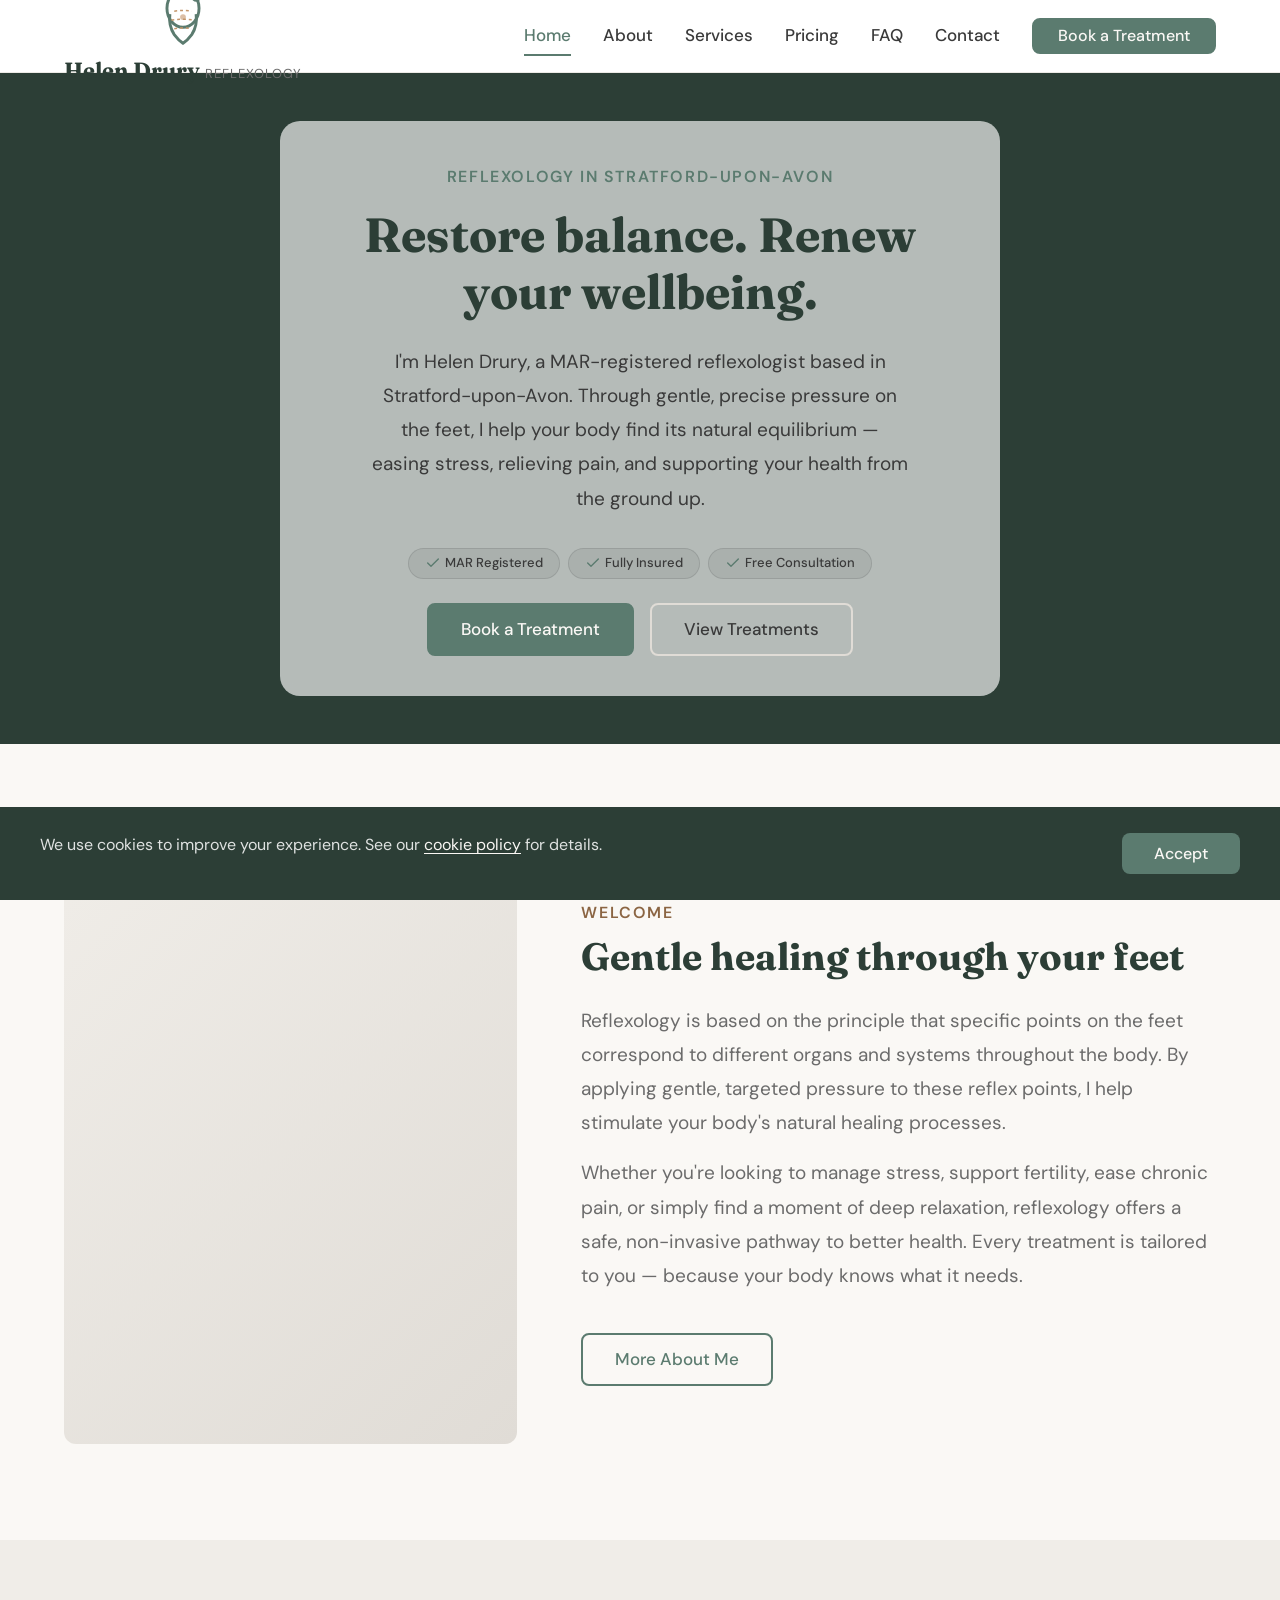
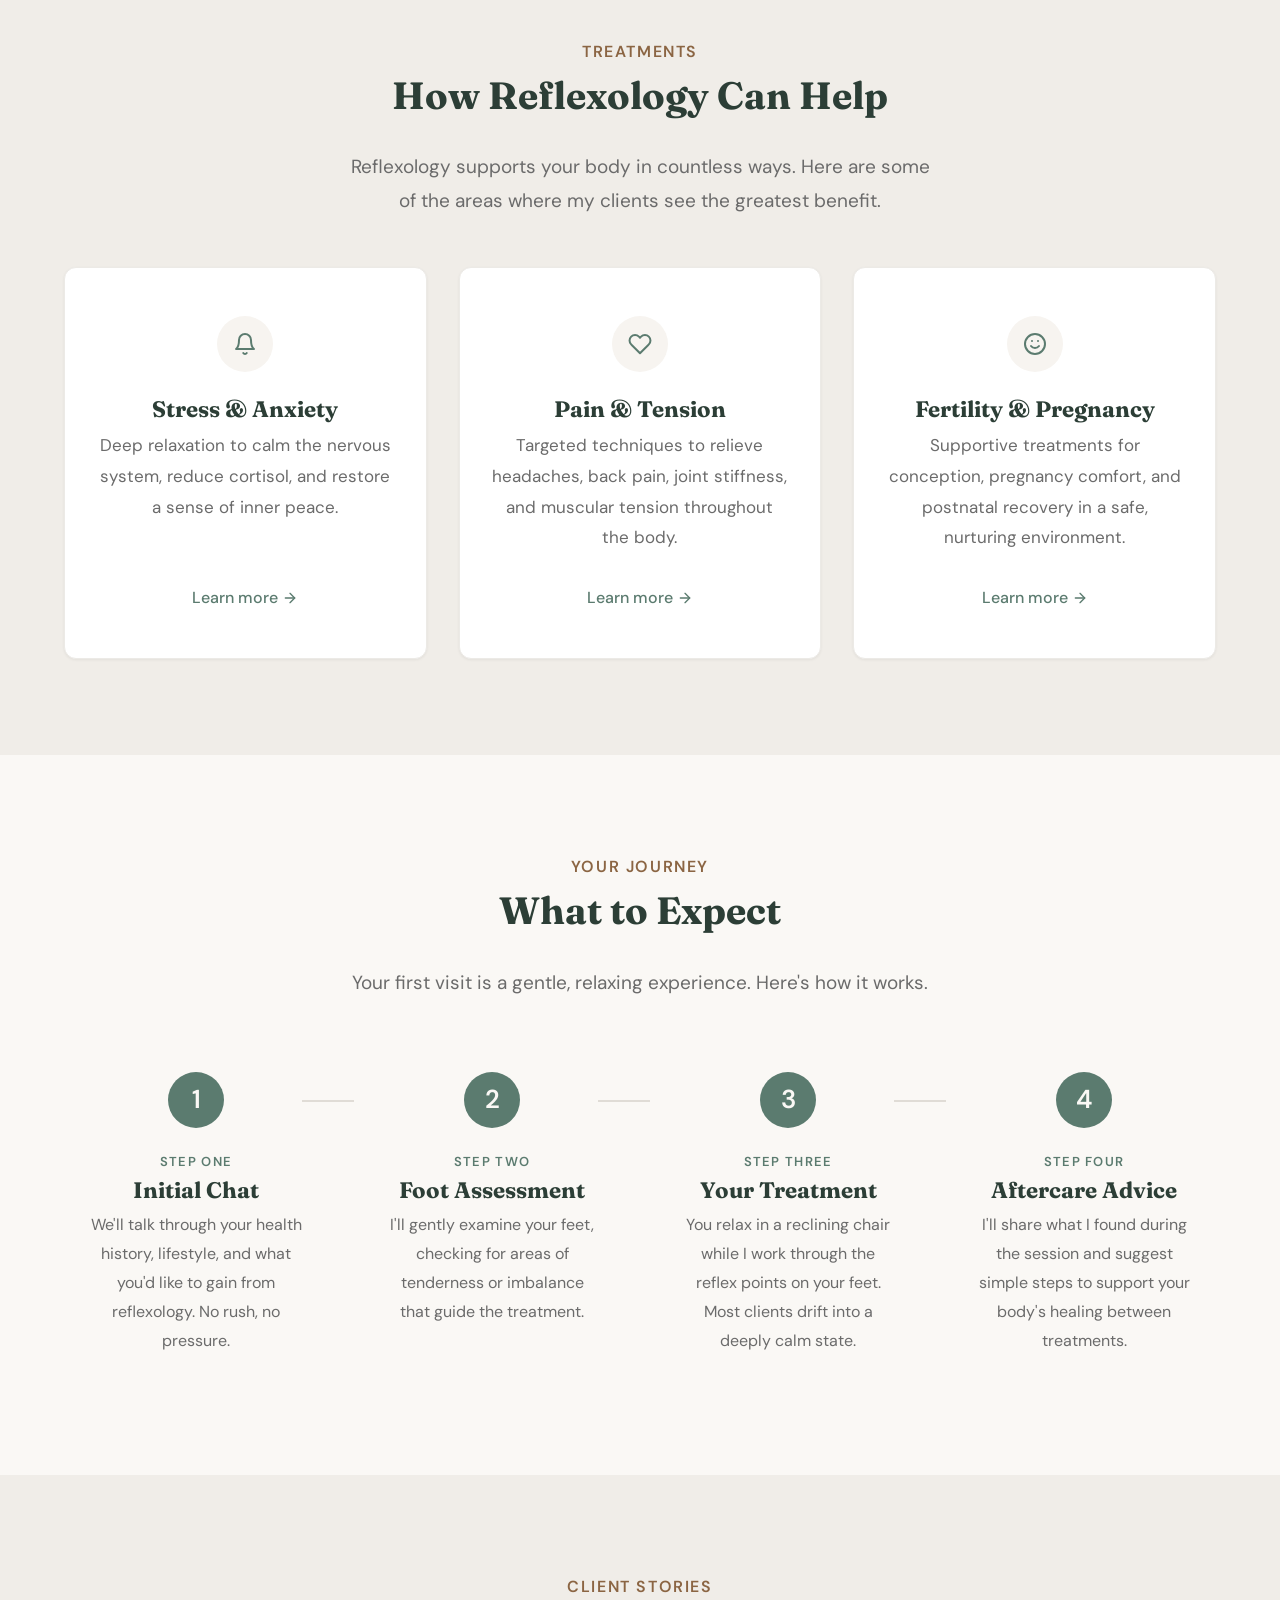
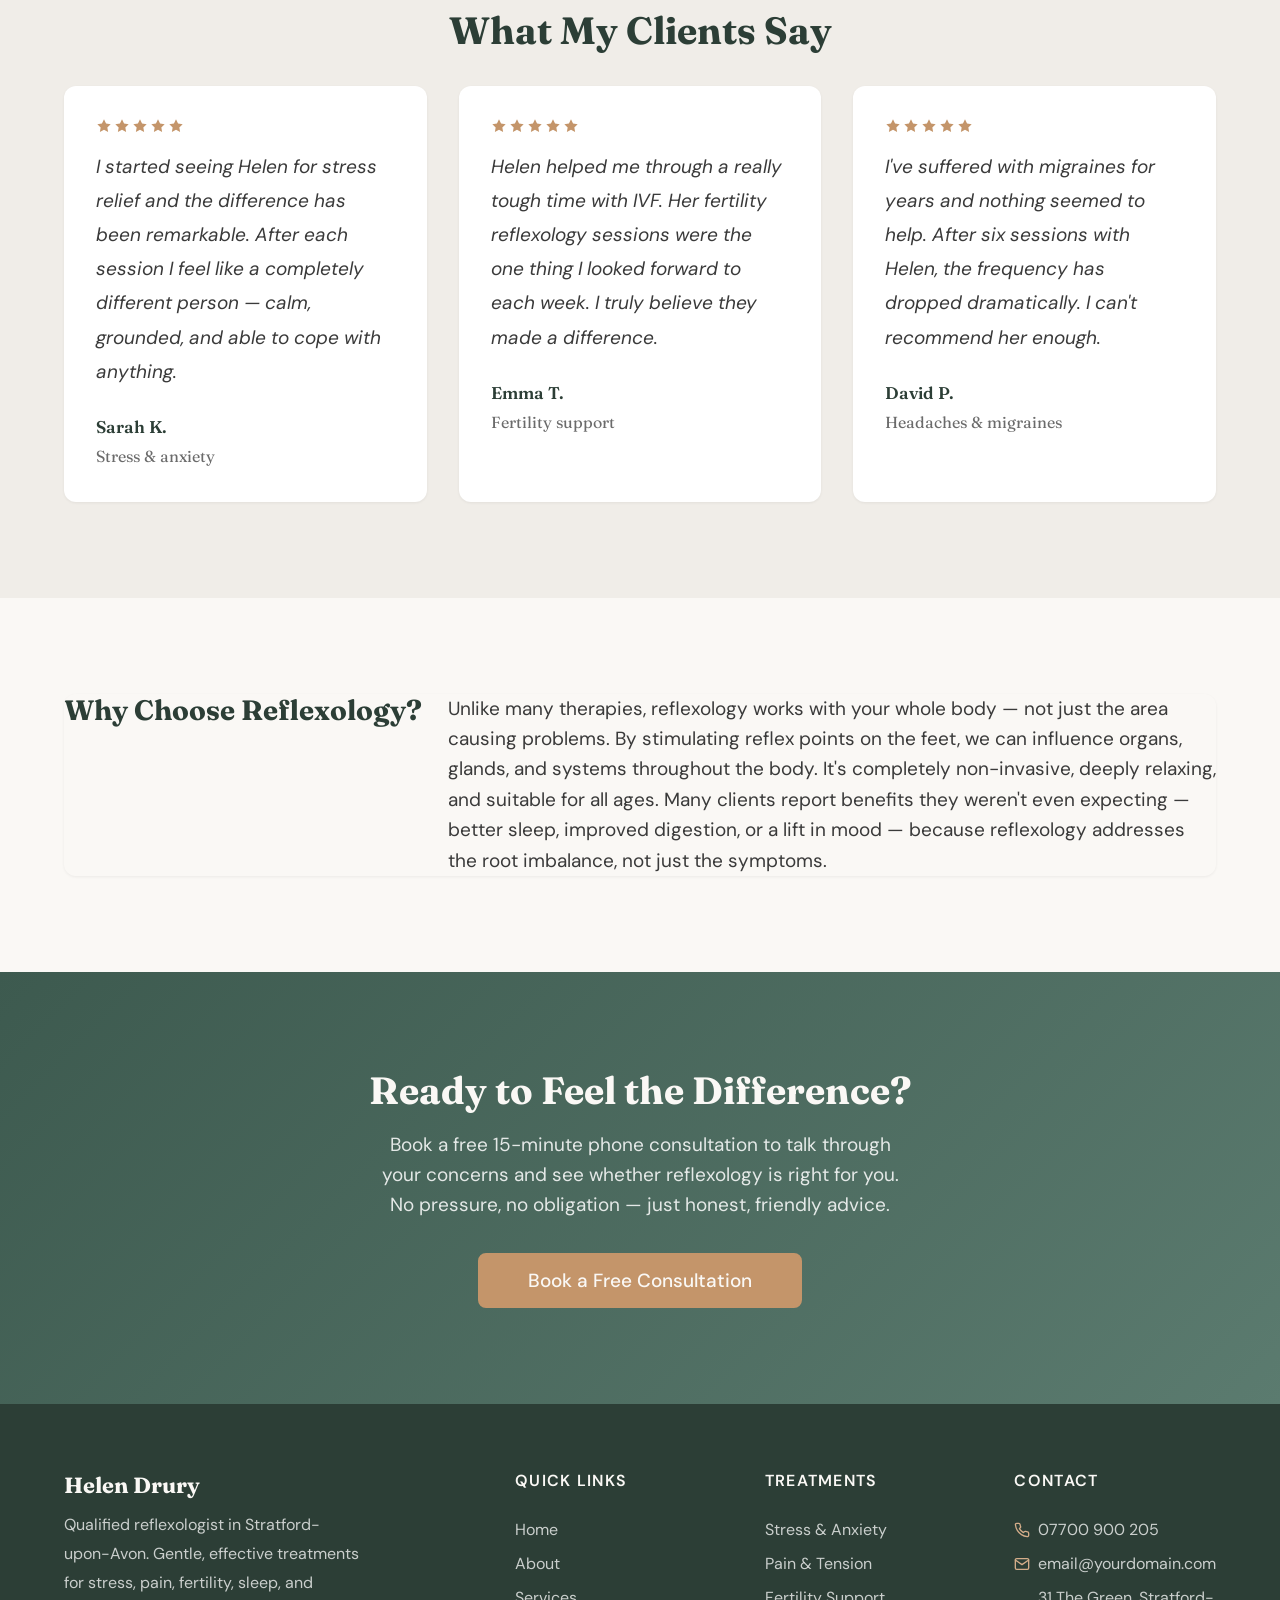
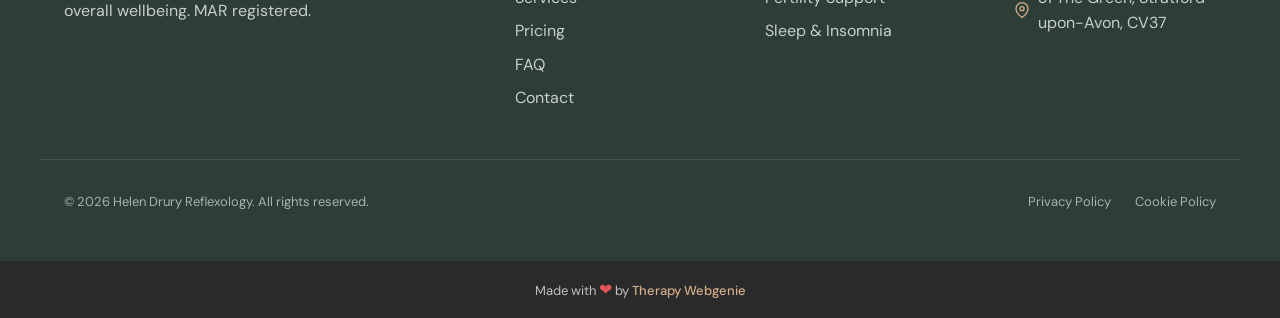
==== index.html @ f94e4e0f "Initial build: Helen Drury Reflexology demo site Calm Sage palette, Boutique fonts (Fraunces + DM Sa" ====
<!DOCTYPE html>
<html lang="en">
<head>
  <meta charset="UTF-8">
  <meta name="viewport" content="width=device-width, initial-scale=1.0">
  <meta name="description" content="Helen Drury Reflexology — qualified reflexologist in Stratford-upon-Avon. Gentle, effective treatments for stress, pain, fertility, sleep, and overall wellbeing. MAR registered.">
  <meta name="author" content="Helen Drury Reflexology">
  <title>Helen Drury Reflexology — Reflexologist in Stratford-upon-Avon</title>

  <link rel="canonical" href="https://reflexologist.therapywebgenie.com/">

  <meta property="og:type" content="website">
  <meta property="og:url" content="https://reflexologist.therapywebgenie.com/">
  <meta property="og:title" content="Helen Drury Reflexology — Reflexologist in Stratford-upon-Avon">
  <meta property="og:description" content="Qualified reflexologist in Stratford-upon-Avon. Gentle treatments for stress, pain, fertility, sleep, and overall wellbeing.">
  <meta property="og:image" content="https://reflexologist.therapywebgenie.com/images/hero.jpg">

  <meta name="twitter:card" content="summary_large_image">
  <meta name="twitter:title" content="Helen Drury Reflexology — Reflexologist in Stratford-upon-Avon">
  <meta name="twitter:description" content="Qualified reflexologist in Stratford-upon-Avon. Gentle treatments for stress, pain, fertility, sleep, and overall wellbeing.">
  <meta name="twitter:image" content="https://reflexologist.therapywebgenie.com/images/hero.jpg">

  <link rel="preconnect" href="https://fonts.googleapis.com">
  <link rel="preconnect" href="https://fonts.gstatic.com" crossorigin>

  <link rel="stylesheet" href="css/base.css">
  <link rel="stylesheet" href="css/components.css">
  <link rel="stylesheet" href="css/theme.css">
  <!-- PROFILE:schema -->
  <script type="application/ld+json">
  {
    "@context": "https://schema.org",
    "@type": "LocalBusiness",
    "name": "Helen Drury Reflexology",
    "description": "Qualified reflexologist in Stratford-upon-Avon. Gentle, effective treatments for stress, pain, fertility, sleep, and overall wellbeing. MAR registered.",
    "url": "https://reflexologist.therapywebgenie.com",
    "telephone": "07700 900 205",
    "email": "email@yourdomain.com",
    "address": {
      "@type": "PostalAddress",
      "streetAddress": "31 The Green",
      "addressLocality": "Stratford-upon-Avon",
      "postalCode": "CV37",
      "addressCountry": "GB"
    },
    "openingHours": [
      "Mo-Fr 09:00-18:00",
      "Sa 09:00-13:00"
    ],
    "image": "https://reflexologist.therapywebgenie.com/images/hero.jpg",
    "priceRange": "££"
  }
  </script>
  <!-- /PROFILE:schema -->
</head>
<body>

  <a href="#main" class="skip-link">Skip to main content</a>

  <!-- SECTION: nav -->
  <nav class="nav" role="navigation" aria-label="Main navigation">
    <div class="container nav__inner">
      <a href="index.html" class="nav__brand">
        <!-- PROFILE:logo --><img src="images/logo.svg" alt="Helen Drury Reflexology" class="nav__logo"><!-- /PROFILE:logo -->
        <div class="nav__brand-text">
          <span class="nav__name"><!-- PROFILE:site_title -->Helen Drury<!-- /PROFILE:site_title --></span>
          <span class="nav__title"><!-- PROFILE:site_slogan -->Reflexology<!-- /PROFILE:site_slogan --></span>
        </div>
      </a>
      <div class="nav__links">
        <a href="index.html" class="nav__link nav__link--active">Home</a>
        <a href="about.html" class="nav__link">About</a>
        <a href="services.html" class="nav__link">Services</a>
        <a href="pricing.html" class="nav__link">Pricing</a>
        <a href="faq.html" class="nav__link">FAQ</a>
        <a href="contact.html" class="nav__link">Contact</a>
        <a href="contact.html" class="btn btn--primary nav__cta">Book a Treatment</a>
      </div>
      <button class="nav__toggle" aria-label="Toggle menu" aria-expanded="false" aria-controls="mobile-menu">
        <span class="nav__toggle-bar"></span>
        <span class="nav__toggle-bar"></span>
        <span class="nav__toggle-bar"></span>
      </button>
    </div>
    <div class="nav__mobile" id="mobile-menu" role="menu">
      <a href="index.html" class="nav__link nav__link--active" role="menuitem">Home</a>
      <a href="about.html" class="nav__link" role="menuitem">About</a>
      <a href="services.html" class="nav__link" role="menuitem">Services</a>
      <a href="pricing.html" class="nav__link" role="menuitem">Pricing</a>
      <a href="faq.html" class="nav__link" role="menuitem">FAQ</a>
      <a href="contact.html" class="nav__link" role="menuitem">Contact</a>
      <a href="contact.html" class="btn btn--primary" role="menuitem">Book a Treatment</a>
    </div>
  </nav>
  <!-- /SECTION: nav -->

  <!-- Compact scroll header -->
  <div class="nav-scroll" aria-hidden="true">
    <div class="container nav-scroll__inner">
      <div class="nav-scroll__brand">
        <span class="nav-scroll__name"><!-- PROFILE:site_title -->Helen Drury<!-- /PROFILE:site_title --></span>
        <span class="nav-scroll__title"><!-- PROFILE:site_slogan -->Reflexology<!-- /PROFILE:site_slogan --></span>
      </div>
      <div class="nav-scroll__right">
        <a href="tel:07700900205" class="nav-scroll__phone">
          <svg xmlns="http://www.w3.org/2000/svg" viewBox="0 0 24 24" fill="none" stroke="currentColor" stroke-width="2" stroke-linecap="round" stroke-linejoin="round"><path d="M22 16.92v3a2 2 0 0 1-2.18 2 19.79 19.79 0 0 1-8.63-3.07 19.5 19.5 0 0 1-6-6 19.79 19.79 0 0 1-3.07-8.67A2 2 0 0 1 4.11 2h3a2 2 0 0 1 2 1.72c.127.96.361 1.903.7 2.81a2 2 0 0 1-.45 2.11L8.09 9.91a16 16 0 0 0 6 6l1.27-1.27a2 2 0 0 1 2.11-.45c.907.339 1.85.573 2.81.7A2 2 0 0 1 22 16.92z"></path></svg>
          07700 900 205
        </a>
        <a href="tel:07700900205" class="nav-scroll__phone-icon" aria-label="Call us">
          <svg xmlns="http://www.w3.org/2000/svg" viewBox="0 0 24 24" fill="none" stroke="currentColor" stroke-width="2" stroke-linecap="round" stroke-linejoin="round"><path d="M22 16.92v3a2 2 0 0 1-2.18 2 19.79 19.79 0 0 1-8.63-3.07 19.5 19.5 0 0 1-6-6 19.79 19.79 0 0 1-3.07-8.67A2 2 0 0 1 4.11 2h3a2 2 0 0 1 2 1.72c.127.96.361 1.903.7 2.81a2 2 0 0 1-.45 2.11L8.09 9.91a16 16 0 0 0 6 6l1.27-1.27a2 2 0 0 1 2.11-.45c.907.339 1.85.573 2.81.7A2 2 0 0 1 22 16.92z"></path></svg>
        </a>
        <button class="nav-scroll__toggle" aria-label="Toggle menu">
          <span class="nav-scroll__toggle-bar"></span>
          <span class="nav-scroll__toggle-bar"></span>
          <span class="nav-scroll__toggle-bar"></span>
        </button>
      </div>
    </div>
  </div>

  <main id="main">

    <!-- SECTION: hero -->
    <section class="hero hero--showcase hero--showcase-light hero--showcase-center" style="background-image: url('images/hero.jpg'); background-color: var(--color-bg-dark);">
      <div class="container hero__inner">
        <div class="hero__content">
          <span class="hero__label">Reflexology in Stratford-upon-Avon</span>
          <h1 class="hero__heading">Restore balance. Renew your wellbeing.</h1>
          <p class="hero__text">I'm Helen Drury, a MAR-registered reflexologist based in Stratford-upon-Avon. Through gentle, precise pressure on the feet, I help your body find its natural equilibrium — easing stress, relieving pain, and supporting your health from the ground up.</p>
          <ul class="hero__ticks">
            <li>
              <svg xmlns="http://www.w3.org/2000/svg" viewBox="0 0 24 24" fill="none" stroke="currentColor" stroke-width="2" stroke-linecap="round" stroke-linejoin="round"><polyline points="20 6 9 17 4 12"></polyline></svg>
              MAR Registered
            </li>
            <li>
              <svg xmlns="http://www.w3.org/2000/svg" viewBox="0 0 24 24" fill="none" stroke="currentColor" stroke-width="2" stroke-linecap="round" stroke-linejoin="round"><polyline points="20 6 9 17 4 12"></polyline></svg>
              Fully Insured
            </li>
            <li>
              <svg xmlns="http://www.w3.org/2000/svg" viewBox="0 0 24 24" fill="none" stroke="currentColor" stroke-width="2" stroke-linecap="round" stroke-linejoin="round"><polyline points="20 6 9 17 4 12"></polyline></svg>
              Free Consultation
            </li>
          </ul>
          <div class="hero__actions">
            <a href="contact.html" class="btn btn--primary">Book a Treatment</a>
            <a href="services.html" class="btn btn--secondary">View Treatments</a>
          </div>
        </div>
      </div>
    </section>
    <!-- /SECTION: hero -->

    <!-- SECTION: intro -->
    <section class="section reveal">
      <div class="container intro__inner">
        <div class="intro__image-wrap">
          <div class="intro__image-placeholder"></div>
        </div>
        <div class="intro__text">
          <span class="section-label">Welcome</span>
          <h2>Gentle healing through your feet</h2>
          <p>Reflexology is based on the principle that specific points on the feet correspond to different organs and systems throughout the body. By applying gentle, targeted pressure to these reflex points, I help stimulate your body's natural healing processes.</p>
          <p>Whether you're looking to manage stress, support fertility, ease chronic pain, or simply find a moment of deep relaxation, reflexology offers a safe, non-invasive pathway to better health. Every treatment is tailored to you — because your body knows what it needs.</p>
          <a href="about.html" class="btn btn--secondary">More About Me</a>
        </div>
      </div>
    </section>
    <!-- /SECTION: intro -->

    <!-- SECTION: services-overview -->
    <section class="section section--alt reveal">
      <div class="container text-center">
        <span class="section-label">Treatments</span>
        <h2>How Reflexology Can Help</h2>
        <p class="section-subtitle">Reflexology supports your body in countless ways. Here are some of the areas where my clients see the greatest benefit.</p>
      </div>
      <div class="container grid grid--3">
        <a href="services.html#service-stress" class="card card--service">
          <div class="card__icon">
            <svg xmlns="http://www.w3.org/2000/svg" viewBox="0 0 24 24" fill="none" stroke="currentColor" stroke-width="2" stroke-linecap="round" stroke-linejoin="round"><path d="M18 8A6 6 0 0 0 6 8c0 7-3 9-3 9h18s-3-2-3-9"></path><path d="M13.73 21a2 2 0 0 1-3.46 0"></path></svg>
          </div>
          <h3 class="card__title">Stress &amp; Anxiety</h3>
          <p class="card__text">Deep relaxation to calm the nervous system, reduce cortisol, and restore a sense of inner peace.</p>
          <span class="card__link">Learn more <svg xmlns="http://www.w3.org/2000/svg" viewBox="0 0 24 24" fill="none" stroke="currentColor" stroke-width="2" stroke-linecap="round" stroke-linejoin="round" width="16" height="16"><line x1="5" y1="12" x2="19" y2="12"></line><polyline points="12 5 19 12 12 19"></polyline></svg></span>
        </a>
        <a href="services.html#service-pain" class="card card--service">
          <div class="card__icon">
            <svg xmlns="http://www.w3.org/2000/svg" viewBox="0 0 24 24" fill="none" stroke="currentColor" stroke-width="2" stroke-linecap="round" stroke-linejoin="round"><path d="M20.84 4.61a5.5 5.5 0 0 0-7.78 0L12 5.67l-1.06-1.06a5.5 5.5 0 0 0-7.78 7.78l1.06 1.06L12 21.23l7.78-7.78 1.06-1.06a5.5 5.5 0 0 0 0-7.78z"></path></svg>
          </div>
          <h3 class="card__title">Pain &amp; Tension</h3>
          <p class="card__text">Targeted techniques to relieve headaches, back pain, joint stiffness, and muscular tension throughout the body.</p>
          <span class="card__link">Learn more <svg xmlns="http://www.w3.org/2000/svg" viewBox="0 0 24 24" fill="none" stroke="currentColor" stroke-width="2" stroke-linecap="round" stroke-linejoin="round" width="16" height="16"><line x1="5" y1="12" x2="19" y2="12"></line><polyline points="12 5 19 12 12 19"></polyline></svg></span>
        </a>
        <a href="services.html#service-fertility" class="card card--service">
          <div class="card__icon">
            <svg xmlns="http://www.w3.org/2000/svg" viewBox="0 0 24 24" fill="none" stroke="currentColor" stroke-width="2" stroke-linecap="round" stroke-linejoin="round"><circle cx="12" cy="12" r="10"></circle><path d="M8 14s1.5 2 4 2 4-2 4-2"></path><line x1="9" y1="9" x2="9.01" y2="9"></line><line x1="15" y1="9" x2="15.01" y2="9"></line></svg>
          </div>
          <h3 class="card__title">Fertility &amp; Pregnancy</h3>
          <p class="card__text">Supportive treatments for conception, pregnancy comfort, and postnatal recovery in a safe, nurturing environment.</p>
          <span class="card__link">Learn more <svg xmlns="http://www.w3.org/2000/svg" viewBox="0 0 24 24" fill="none" stroke="currentColor" stroke-width="2" stroke-linecap="round" stroke-linejoin="round" width="16" height="16"><line x1="5" y1="12" x2="19" y2="12"></line><polyline points="12 5 19 12 12 19"></polyline></svg></span>
        </a>
      </div>
    </section>
    <!-- /SECTION: services-overview -->

    <!-- SECTION: approach -->
    <section class="section reveal">
      <div class="container">
        <div class="text-center">
          <span class="section-label">Your Journey</span>
          <h2>What to Expect</h2>
          <p class="section-subtitle">Your first visit is a gentle, relaxing experience. Here's how it works.</p>
        </div>
        <div class="steps steps--connected steps--4">
          <div class="step">
            <div class="step__number">1</div>
            <span class="step__label">Step One</span>
            <h3 class="step__title">Initial Chat</h3>
            <p class="step__text">We'll talk through your health history, lifestyle, and what you'd like to gain from reflexology. No rush, no pressure.</p>
          </div>
          <div class="step">
            <div class="step__number">2</div>
            <span class="step__label">Step Two</span>
            <h3 class="step__title">Foot Assessment</h3>
            <p class="step__text">I'll gently examine your feet, checking for areas of tenderness or imbalance that guide the treatment.</p>
          </div>
          <div class="step">
            <div class="step__number">3</div>
            <span class="step__label">Step Three</span>
            <h3 class="step__title">Your Treatment</h3>
            <p class="step__text">You relax in a reclining chair while I work through the reflex points on your feet. Most clients drift into a deeply calm state.</p>
          </div>
          <div class="step">
            <div class="step__number">4</div>
            <span class="step__label">Step Four</span>
            <h3 class="step__title">Aftercare Advice</h3>
            <p class="step__text">I'll share what I found during the session and suggest simple steps to support your body's healing between treatments.</p>
          </div>
        </div>
      </div>
    </section>
    <!-- /SECTION: approach -->

    <!-- SECTION: testimonials -->
    <section class="section section--alt reveal">
      <div class="container text-center">
        <span class="section-label">Client Stories</span>
        <h2>What My Clients Say</h2>
      </div>
      <div class="container grid grid--3">
        <div class="testimonial">
          <div class="testimonial__stars">
            <svg viewBox="0 0 24 24"><path d="M12 2l3.09 6.26L22 9.27l-5 4.87 1.18 6.88L12 17.77l-6.18 3.25L7 14.14 2 9.27l6.91-1.01L12 2z"/></svg>
            <svg viewBox="0 0 24 24"><path d="M12 2l3.09 6.26L22 9.27l-5 4.87 1.18 6.88L12 17.77l-6.18 3.25L7 14.14 2 9.27l6.91-1.01L12 2z"/></svg>
            <svg viewBox="0 0 24 24"><path d="M12 2l3.09 6.26L22 9.27l-5 4.87 1.18 6.88L12 17.77l-6.18 3.25L7 14.14 2 9.27l6.91-1.01L12 2z"/></svg>
            <svg viewBox="0 0 24 24"><path d="M12 2l3.09 6.26L22 9.27l-5 4.87 1.18 6.88L12 17.77l-6.18 3.25L7 14.14 2 9.27l6.91-1.01L12 2z"/></svg>
            <svg viewBox="0 0 24 24"><path d="M12 2l3.09 6.26L22 9.27l-5 4.87 1.18 6.88L12 17.77l-6.18 3.25L7 14.14 2 9.27l6.91-1.01L12 2z"/></svg>
          </div>
          <p class="testimonial__quote">I started seeing Helen for stress relief and the difference has been remarkable. After each session I feel like a completely different person — calm, grounded, and able to cope with anything.</p>
          <p class="testimonial__author">Sarah K.</p>
          <p class="testimonial__detail">Stress &amp; anxiety</p>
        </div>
        <div class="testimonial">
          <div class="testimonial__stars">
            <svg viewBox="0 0 24 24"><path d="M12 2l3.09 6.26L22 9.27l-5 4.87 1.18 6.88L12 17.77l-6.18 3.25L7 14.14 2 9.27l6.91-1.01L12 2z"/></svg>
            <svg viewBox="0 0 24 24"><path d="M12 2l3.09 6.26L22 9.27l-5 4.87 1.18 6.88L12 17.77l-6.18 3.25L7 14.14 2 9.27l6.91-1.01L12 2z"/></svg>
            <svg viewBox="0 0 24 24"><path d="M12 2l3.09 6.26L22 9.27l-5 4.87 1.18 6.88L12 17.77l-6.18 3.25L7 14.14 2 9.27l6.91-1.01L12 2z"/></svg>
            <svg viewBox="0 0 24 24"><path d="M12 2l3.09 6.26L22 9.27l-5 4.87 1.18 6.88L12 17.77l-6.18 3.25L7 14.14 2 9.27l6.91-1.01L12 2z"/></svg>
            <svg viewBox="0 0 24 24"><path d="M12 2l3.09 6.26L22 9.27l-5 4.87 1.18 6.88L12 17.77l-6.18 3.25L7 14.14 2 9.27l6.91-1.01L12 2z"/></svg>
          </div>
          <p class="testimonial__quote">Helen helped me through a really tough time with IVF. Her fertility reflexology sessions were the one thing I looked forward to each week. I truly believe they made a difference.</p>
          <p class="testimonial__author">Emma T.</p>
          <p class="testimonial__detail">Fertility support</p>
        </div>
        <div class="testimonial">
          <div class="testimonial__stars">
            <svg viewBox="0 0 24 24"><path d="M12 2l3.09 6.26L22 9.27l-5 4.87 1.18 6.88L12 17.77l-6.18 3.25L7 14.14 2 9.27l6.91-1.01L12 2z"/></svg>
            <svg viewBox="0 0 24 24"><path d="M12 2l3.09 6.26L22 9.27l-5 4.87 1.18 6.88L12 17.77l-6.18 3.25L7 14.14 2 9.27l6.91-1.01L12 2z"/></svg>
            <svg viewBox="0 0 24 24"><path d="M12 2l3.09 6.26L22 9.27l-5 4.87 1.18 6.88L12 17.77l-6.18 3.25L7 14.14 2 9.27l6.91-1.01L12 2z"/></svg>
            <svg viewBox="0 0 24 24"><path d="M12 2l3.09 6.26L22 9.27l-5 4.87 1.18 6.88L12 17.77l-6.18 3.25L7 14.14 2 9.27l6.91-1.01L12 2z"/></svg>
            <svg viewBox="0 0 24 24"><path d="M12 2l3.09 6.26L22 9.27l-5 4.87 1.18 6.88L12 17.77l-6.18 3.25L7 14.14 2 9.27l6.91-1.01L12 2z"/></svg>
          </div>
          <p class="testimonial__quote">I've suffered with migraines for years and nothing seemed to help. After six sessions with Helen, the frequency has dropped dramatically. I can't recommend her enough.</p>
          <p class="testimonial__author">David P.</p>
          <p class="testimonial__detail">Headaches &amp; migraines</p>
        </div>
      </div>
    </section>
    <!-- /SECTION: testimonials -->

    <!-- SECTION: highlight -->
    <section class="section reveal">
      <div class="container">
        <div class="highlight-box">
          <h3>Why Choose Reflexology?</h3>
          <p>Unlike many therapies, reflexology works with your whole body — not just the area causing problems. By stimulating reflex points on the feet, we can influence organs, glands, and systems throughout the body. It's completely non-invasive, deeply relaxing, and suitable for all ages. Many clients report benefits they weren't even expecting — better sleep, improved digestion, or a lift in mood — because reflexology addresses the root imbalance, not just the symptoms.</p>
        </div>
      </div>
    </section>
    <!-- /SECTION: highlight -->

    <!-- SECTION: cta -->
    <section class="section cta-banner reveal">
      <div class="container text-center">
        <h2>Ready to Feel the Difference?</h2>
        <p>Book a free 15-minute phone consultation to talk through your concerns and see whether reflexology is right for you. No pressure, no obligation — just honest, friendly advice.</p>
        <div class="cta-banner__buttons">
          <a href="contact.html" class="btn btn--accent">Book a Free Consultation</a>
        </div>
      </div>
    </section>
    <!-- /SECTION: cta -->

  </main>

  <!-- SECTION: footer -->
  <footer class="footer">
    <div class="container footer__inner">
      <div class="footer__brand">
        <p class="footer__brand-name">Helen Drury</p>
        <p class="footer__brand-text">Qualified reflexologist in Stratford-upon-Avon. Gentle, effective treatments for stress, pain, fertility, sleep, and overall wellbeing. MAR registered.</p>
      </div>
      <div class="footer__col">
        <p class="footer__heading">Quick Links</p>
        <div class="footer__links">
          <a href="index.html" class="footer__link">Home</a>
          <a href="about.html" class="footer__link">About</a>
          <a href="services.html" class="footer__link">Services</a>
          <a href="pricing.html" class="footer__link">Pricing</a>
          <a href="faq.html" class="footer__link">FAQ</a>
          <a href="contact.html" class="footer__link">Contact</a>
        </div>
      </div>
      <div class="footer__col">
        <p class="footer__heading">Treatments</p>
        <div class="footer__links">
          <a href="services.html" class="footer__link">Stress &amp; Anxiety</a>
          <a href="services.html" class="footer__link">Pain &amp; Tension</a>
          <a href="services.html" class="footer__link">Fertility Support</a>
          <a href="services.html" class="footer__link">Sleep &amp; Insomnia</a>
        </div>
      </div>
      <div class="footer__col">
        <p class="footer__heading">Contact</p>
        <div class="footer__contact-item">
          <svg xmlns="http://www.w3.org/2000/svg" viewBox="0 0 24 24" fill="none" stroke="currentColor" stroke-width="2" stroke-linecap="round" stroke-linejoin="round"><path d="M22 16.92v3a2 2 0 0 1-2.18 2 19.79 19.79 0 0 1-8.63-3.07 19.5 19.5 0 0 1-6-6 19.79 19.79 0 0 1-3.07-8.67A2 2 0 0 1 4.11 2h3a2 2 0 0 1 2 1.72 12.84 12.84 0 0 0 .7 2.81 2 2 0 0 1-.45 2.11L8.09 9.91a16 16 0 0 0 6 6l1.27-1.27a2 2 0 0 1 2.11-.45 12.84 12.84 0 0 0 2.81.7A2 2 0 0 1 22 16.92z"></path></svg>
          <!-- PROFILE:phone_landline --><span>07700 900 205</span><!-- /PROFILE:phone_landline -->
        </div>
        <div class="footer__contact-item">
          <svg xmlns="http://www.w3.org/2000/svg" viewBox="0 0 24 24" fill="none" stroke="currentColor" stroke-width="2" stroke-linecap="round" stroke-linejoin="round"><path d="M4 4h16c1.1 0 2 .9 2 2v12c0 1.1-.9 2-2 2H4c-1.1 0-2-.9-2-2V6c0-1.1.9-2 2-2z"></path><polyline points="22,6 12,13 2,6"></polyline></svg>
          <!-- PROFILE:email --><a href="mailto:email@yourdomain.com">email@yourdomain.com</a><!-- /PROFILE:email -->
        </div>
        <div class="footer__contact-item">
          <svg xmlns="http://www.w3.org/2000/svg" viewBox="0 0 24 24" fill="none" stroke="currentColor" stroke-width="2" stroke-linecap="round" stroke-linejoin="round"><path d="M21 10c0 7-9 13-9 13s-9-6-9-13a9 9 0 0 1 18 0z"></path><circle cx="12" cy="10" r="3"></circle></svg>
          <!-- PROFILE:address --><span>31 The Green, Stratford-upon-Avon, CV37</span><!-- /PROFILE:address -->
        </div>
      </div>
    </div>
    <div class="container footer__bottom">
      <p class="footer__copyright">&copy; 2026 Helen Drury Reflexology. All rights reserved.</p>
      <div class="footer__legal">
        <a href="privacy.html">Privacy Policy</a>
        <a href="cookies-policy.html">Cookie Policy</a>
      </div>
    </div>
  </footer>
  <!-- /SECTION: footer -->

  <div class="site-credit">
    <p>Made with <span class="site-credit__heart" aria-label="love">&#10084;</span> by <a href="https://www.therapywebgenie.com" target="_blank" rel="noopener">Therapy Webgenie</a></p>
  </div>

  <!-- Cookie Consent -->
  <div class="cookie-banner" role="dialog" aria-label="Cookie consent">
    <div class="cookie-banner__inner">
      <p class="cookie-banner__text">We use cookies to improve your experience. See our <a href="cookies-policy.html">cookie policy</a> for details.</p>
      <button class="cookie-banner__accept">Accept</button>
    </div>
  </div>

  <!-- Back to Top -->
  <button class="back-to-top" aria-label="Back to top">
    <svg xmlns="http://www.w3.org/2000/svg" viewBox="0 0 24 24" fill="none" stroke="currentColor" stroke-width="2" stroke-linecap="round" stroke-linejoin="round"><polyline points="18 15 12 9 6 15"></polyline></svg>
  </button>

  <script src="js/main.js"></script>
</body>
</html>
---- css/base.css ----
/* =============================================
   BASE STYLES
   Reset, Custom Properties, Typography, Layout
   Theme colours & fonts are in theme.css
   ============================================= */

/* --- Custom Properties (non-theme) --- */
:root {
  --text-xs: 0.8125rem;
  --text-sm: 1rem;
  --text-base: 1.0625rem;
  --text-md: 1.1875rem;
  --text-lg: 1.375rem;
  --text-xl: 1.625rem;
  --text-2xl: 2rem;
  --text-3xl: 2.375rem;
  --text-4xl: 3rem;

  /* Heading sizes (overridable per font pairing in theme.css) */
  --text-h1: var(--text-3xl);          /* mobile: 38px */
  --text-h1-desktop: var(--text-4xl);  /* desktop: 48px */
  --text-h2: var(--text-2xl);          /* mobile: 32px */
  --text-h2-desktop: var(--text-3xl);  /* desktop: 38px */
  --text-h3: var(--text-xl);           /* mobile: 26px */
  --text-h3-desktop: 1.75rem;          /* desktop: 28px */

  --font-weight-normal: 400;
  --font-weight-medium: 500;
  --font-weight-semibold: 600;
  --font-weight-bold: 700;

  --line-height-tight: 1.2;
  --line-height-normal: 1.6;
  --line-height-relaxed: 1.8;

  /* Spacing */
  --space-xs: 0.25rem;
  --space-sm: 0.5rem;
  --space-md: 1rem;
  --space-lg: 1.5rem;
  --space-xl: 2rem;
  --space-2xl: 3rem;
  --space-3xl: 4rem;
  --space-4xl: 6rem;
  --space-5xl: 8rem;

  /* Layout */
  --container-max: 1200px;
  --container-narrow: 800px;
  --container-wide: 1400px;

  /* Border Radius */
  --radius-sm: 4px;
  --radius-md: 8px;
  --radius-lg: 12px;
  --radius-xl: 20px;
  --radius-full: 9999px;

  /* Shadows */
  --shadow-sm: 0 1px 3px rgba(0, 0, 0, 0.06);
  --shadow-md: 0 4px 12px rgba(0, 0, 0, 0.08);
  --shadow-lg: 0 8px 30px rgba(0, 0, 0, 0.1);
  --shadow-xl: 0 12px 40px rgba(0, 0, 0, 0.12);

  /* Transitions */
  --transition-fast: 150ms ease;
  --transition-base: 250ms ease;
  --transition-normal: 300ms ease;
  --transition-slow: 400ms ease;
}

/* --- Reset --- */
*,
*::before,
*::after {
  box-sizing: border-box;
  margin: 0;
  padding: 0;
}

html {
  font-size: 100%;
  scroll-behavior: smooth;
  -webkit-text-size-adjust: 100%;
}

body {
  font-family: var(--font-body);
  font-size: var(--text-md);
  font-weight: var(--font-weight-normal);
  line-height: var(--line-height-normal);
  color: var(--color-text);
  background-color: var(--color-bg);
  -webkit-font-smoothing: antialiased;
  -moz-osx-font-smoothing: grayscale;
}

img,
picture,
video,
svg {
  display: block;
  max-width: 100%;
  height: auto;
}

input,
button,
textarea,
select {
  font: inherit;
  color: inherit;
}

button {
  cursor: pointer;
  border: none;
  background: none;
}

a {
  color: inherit;
  text-decoration: none;
}

ul,
ol {
  list-style: none;
}

h1, h2, h3, h4, h5, h6 {
  font-family: var(--font-heading);
  color: var(--color-text-heading);
  line-height: var(--line-height-tight);
  font-weight: var(--font-weight-bold);
  margin-bottom: var(--space-md);
}

/* --- Typography --- */
h1 {
  font-size: var(--text-h1);
}

h2 {
  font-size: var(--text-h2);
}

h3 {
  font-size: var(--text-h3);
}

h4 {
  font-size: var(--text-lg);
}

h5 {
  font-size: var(--text-md);
}

h6 {
  font-size: var(--text-base);
}

p {
  margin-bottom: var(--space-md);
}

p:last-child:not(.section-subtitle) {
  margin-bottom: 0;
}

strong {
  font-weight: var(--font-weight-semibold);
}

/* --- Layout Utilities --- */
.container {
  width: 100%;
  max-width: var(--container-max);
  margin-left: auto;
  margin-right: auto;
  padding-left: var(--space-lg);
  padding-right: var(--space-lg);
}

.container--narrow {
  max-width: var(--container-narrow);
}

.section {
  padding-top: var(--space-3xl);
  padding-bottom: var(--space-3xl);
}

.section--alt {
  background-color: var(--color-bg-alt);
}

/* Icons inside alt sections: swap bg-alt → surface so they remain visible */
.section--alt .card__icon,
.section--alt .icon-box__icon,
.section--alt .contact-info__icon,
.section--alt .service-detail__icon {
  background-color: var(--color-surface);
}

.section--dark {
  background-color: var(--color-bg-dark);
  color: var(--color-text-inverse);
}

.section--dark h2,
.section--dark h3,
.section--dark h4 {
  color: var(--color-text-inverse);
}

/* Grid */
.grid {
  display: grid;
  gap: var(--space-xl);
}

.grid--2 {
  grid-template-columns: 1fr;
}

.grid--3 {
  grid-template-columns: 1fr;
}

/* --- Buttons --- */
.btn {
  display: inline-flex;
  align-items: center;
  justify-content: center;
  gap: var(--space-sm);
  padding: var(--space-md) var(--space-xl);
  font-family: var(--font-body);
  font-size: var(--text-base);
  font-weight: var(--font-weight-medium);
  line-height: 1;
  border-radius: var(--radius-md);
  transition: all var(--transition-base);
  text-decoration: none;
  border: 2px solid transparent;
  white-space: nowrap;
}

.btn--primary {
  background-color: var(--color-primary);
  color: var(--color-text-inverse);
  border-color: var(--color-primary);
}

.btn--primary:hover {
  background-color: var(--color-primary-dark);
  border-color: var(--color-primary-dark);
}

.btn--secondary {
  background-color: transparent;
  color: var(--color-primary);
  border-color: var(--color-primary);
}

.btn--secondary:hover {
  background-color: var(--color-primary);
  color: var(--color-text-inverse);
}

.btn--accent {
  background-color: var(--color-secondary);
  color: var(--color-text-inverse);
  border-color: var(--color-secondary);
}

.btn--accent:hover {
  background-color: var(--color-secondary-dark);
  border-color: var(--color-secondary-dark);
}

.btn--block {
  width: 100%;
}

/* --- Links --- */
.link {
  color: var(--color-primary);
  text-decoration: underline;
  text-underline-offset: 3px;
  transition: color var(--transition-fast);
}

.link:hover {
  color: var(--color-primary-dark);
}

/* --- Text Utilities --- */
.text-center {
  text-align: center;
}

.text-center h2 {
  margin-bottom: var(--space-xl);
}

.text-balance {
  text-wrap: balance;
}

.section-subtitle {
  font-size: var(--text-md);
  color: var(--color-text-light);
  max-width: 600px;
  margin-bottom: var(--space-2xl);
  line-height: var(--line-height-relaxed);
}

.text-center .section-subtitle {
  margin-left: auto;
  margin-right: auto;
}

.section-footer {
  margin-top: var(--space-2xl);
}

.section-label {
  display: inline-block;
  font-family: var(--font-body);
  font-size: var(--text-sm);
  font-weight: var(--font-weight-semibold);
  text-transform: uppercase;
  letter-spacing: 0.1em;
  color: var(--color-secondary-dark);
  margin-bottom: var(--space-sm);
}

/* --- Responsive Typography --- */
@media (min-width: 768px) {
  h1 {
    font-size: var(--text-h1-desktop);
  }

  h2 {
    font-size: var(--text-h2-desktop);
  }

  h3 {
    font-size: var(--text-h3-desktop);
  }

  .section {
    padding-top: var(--space-4xl);
    padding-bottom: var(--space-4xl);
  }
}

/* --- Responsive Grid --- */
@media (min-width: 768px) {
  .grid--2 {
    grid-template-columns: repeat(2, 1fr);
  }

  .grid--3 {
    grid-template-columns: repeat(2, 1fr);
  }
}

@media (min-width: 1024px) {
  .grid--3 {
    grid-template-columns: repeat(3, 1fr);
  }
}

/* --- Screen Reader Only --- */
.sr-only {
  position: absolute;
  width: 1px;
  height: 1px;
  padding: 0;
  margin: -1px;
  overflow: hidden;
  clip: rect(0, 0, 0, 0);
  white-space: nowrap;
  border-width: 0;
}
---- css/components.css ----
/* =============================================
   COMPONENT STYLES
   Nav, Hero, Cards, Testimonials, Forms, Footer
   ============================================= */

/* --- Skip Link --- */
.skip-link {
  position: absolute;
  top: -100%;
  left: var(--space-md);
  padding: var(--space-sm) var(--space-md);
  background: var(--color-primary);
  color: var(--color-text-inverse);
  border-radius: var(--radius-md);
  z-index: 1000;
  font-size: var(--text-sm);
}

.skip-link:focus {
  top: var(--space-sm);
}

/* =============================================
   NAVIGATION
   ============================================= */
.nav {
  position: relative;
  z-index: 100;
  background-color: var(--color-surface);
  border-bottom: 1px solid var(--color-border-light);
  transition: box-shadow var(--transition-base);
}

.nav--scrolled {
  box-shadow: var(--shadow-md);
}

.nav__inner {
  display: flex;
  align-items: center;
  justify-content: space-between;
  height: 72px;
}

.nav__brand {
  display: flex;
  flex-direction: column;
  gap: 2px;
}

.nav__logo {
  max-height: 70px;
  width: auto;
  object-fit: contain;
}

/* Logo beside title — add .nav__brand--inline to .nav__brand */
.nav__brand--inline {
  flex-direction: row;
  align-items: center;
  gap: var(--space-sm);
}

.nav__brand--inline .nav__brand-text {
  display: flex;
  flex-direction: column;
  gap: 2px;
}

.nav__name {
  font-family: var(--font-heading);
  font-size: var(--text-lg);
  font-weight: var(--font-weight-bold);
  color: var(--color-text-heading);
  line-height: 1.2;
}

.nav__title {
  font-size: var(--text-xs);
  color: var(--color-text-light);
  text-transform: uppercase;
  letter-spacing: 0.08em;
}

.nav__links {
  display: none;
  gap: var(--space-xl);
  align-items: center;
}

.nav__link {
  font-size: var(--text-base);
  font-weight: var(--font-weight-medium);
  color: var(--color-text);
  transition: color var(--transition-fast);
  position: relative;
  padding: var(--space-xs) 0;
}

.nav__link::after {
  content: '';
  position: absolute;
  bottom: -2px;
  left: 0;
  width: 0;
  height: 2px;
  background-color: var(--color-primary);
  transition: width var(--transition-base);
}

.nav__link:hover,
.nav__link--active {
  color: var(--color-primary);
}

.nav__link:hover::after,
.nav__link--active::after {
  width: 100%;
}

.nav__cta {
  font-size: var(--text-sm);
  padding: var(--space-sm) var(--space-lg);
}

/* Mobile Menu Toggle */
.nav__toggle {
  display: flex;
  flex-direction: column;
  gap: 5px;
  padding: var(--space-sm);
  z-index: 110;
}

.nav__toggle-bar {
  display: block;
  width: 24px;
  height: 2px;
  background-color: var(--color-text);
  border-radius: 2px;
  transition: all var(--transition-base);
  transform-origin: center;
}

.nav__toggle--open .nav__toggle-bar:nth-child(1) {
  transform: translateY(7px) rotate(45deg);
}

.nav__toggle--open .nav__toggle-bar:nth-child(2) {
  opacity: 0;
}

.nav__toggle--open .nav__toggle-bar:nth-child(3) {
  transform: translateY(-7px) rotate(-45deg);
}

/* Mobile Menu Overlay — slide in from right */
.nav__mobile {
  display: flex;
  position: fixed;
  inset: 0;
  top: 72px;
  background-color: var(--color-surface);
  z-index: 99;
  padding: var(--space-xl) var(--space-lg);
  flex-direction: column;
  gap: var(--space-lg);
  overflow-y: auto;
  transform: translateX(100%);
  opacity: 0;
  visibility: hidden;
  transition: transform 0.35s cubic-bezier(0.4, 0, 0.2, 1),
              opacity 0.35s ease,
              visibility 0.35s;
}

/* When opened from the compact scroll header, start below it */
.nav__mobile--from-scroll {
  top: 56px;
  z-index: 201;
}

.nav__mobile--open {
  transform: translateX(0);
  opacity: 1;
  visibility: visible;
}

.nav__mobile .nav__link,
.nav__mobile .btn {
  opacity: 0;
  transform: translateX(20px);
  transition: opacity 0.3s ease, transform 0.3s ease;
}

.nav__mobile--open .nav__link,
.nav__mobile--open .btn {
  opacity: 1;
  transform: translateX(0);
}

.nav__mobile--open > *:nth-child(1) { transition-delay: 0.05s; }
.nav__mobile--open > *:nth-child(2) { transition-delay: 0.1s; }
.nav__mobile--open > *:nth-child(3) { transition-delay: 0.15s; }
.nav__mobile--open > *:nth-child(4) { transition-delay: 0.2s; }
.nav__mobile--open > *:nth-child(5) { transition-delay: 0.25s; }
.nav__mobile--open > *:nth-child(6) { transition-delay: 0.3s; }
.nav__mobile--open > *:nth-child(7) { transition-delay: 0.35s; }

.nav__mobile .nav__link {
  font-size: var(--text-lg);
  padding: var(--space-sm) 0;
  border-bottom: 1px solid var(--color-border-light);
}

.nav__mobile .nav__link::after {
  display: none;
}

.nav__mobile .btn {
  margin-top: var(--space-md);
  text-align: center;
}

@media (min-width: 1100px) {
  .nav__links {
    display: flex;
  }

  .nav__toggle {
    display: none;
  }
}

/* --- Nav Dropdowns (Desktop) --- */
.nav__dropdown {
  position: relative;
}

.nav__link--has-children {
  display: inline-flex;
  align-items: center;
  gap: 4px;
  background: none;
  border: none;
  cursor: pointer;
  font-family: inherit;
  font-size: inherit;
  font-weight: inherit;
  color: inherit;
  padding: 0;
}

.nav__chevron {
  width: 12px;
  height: 12px;
  transition: transform var(--transition-fast);
  flex-shrink: 0;
}

.nav__dropdown:hover .nav__chevron,
.nav__link--has-children[aria-expanded="true"] ~ .nav__dropdown-menu + .nav__chevron,
.nav__link--has-children[aria-expanded="true"] .nav__chevron {
  transform: rotate(180deg);
}

.nav__dropdown-trigger {
  display: inline-flex;
  align-items: center;
  gap: 4px;
  background: none;
  border: none;
  cursor: pointer;
  font-family: inherit;
  font-size: inherit;
  font-weight: inherit;
  color: inherit;
  padding: 0;
}

.nav__dropdown-trigger .nav__chevron {
  width: 12px;
  height: 12px;
  transition: transform var(--transition-fast);
  flex-shrink: 0;
}

.nav__dropdown:hover .nav__dropdown-trigger .nav__chevron {
  transform: rotate(180deg);
}

.nav__dropdown-menu {
  position: absolute;
  top: 100%;
  left: 50%;
  transform: translateX(-50%);
  min-width: 240px;
  background: var(--color-surface);
  border: 1px solid var(--color-border-light);
  border-radius: var(--radius-md, 8px);
  box-shadow: var(--shadow-lg);
  padding: var(--space-sm) 0;
  opacity: 0;
  visibility: hidden;
  transition: opacity var(--transition-fast), visibility var(--transition-fast);
  z-index: 110;
  margin-top: var(--space-xs);
}

.nav__dropdown:hover .nav__dropdown-menu {
  opacity: 1;
  visibility: visible;
}

.nav__dropdown-link,
.nav__dropdown-menu .nav__link--child {
  display: block;
  padding: var(--space-sm) var(--space-lg);
  font-size: var(--text-sm);
  color: var(--color-text);
  transition: background var(--transition-fast), color var(--transition-fast);
  white-space: nowrap;
  text-decoration: none;
}

.nav__dropdown-link:hover,
.nav__dropdown-menu .nav__link--child:hover {
  background: var(--color-bg);
  color: var(--color-primary);
}

.nav__dropdown-link--active {
  color: var(--color-primary);
  font-weight: 600;
}

/* --- Nav Mobile Sub-menus (Accordion) --- */
.nav__mobile-group {
  display: flex;
  flex-direction: column;
}

.nav__mobile-parent {
  display: flex;
  align-items: center;
  justify-content: space-between;
}

.nav__mobile-parent > .nav__link {
  flex: 1;
  cursor: default;
}

.nav__mobile-expand {
  padding: var(--space-sm);
  background: none;
  border: none;
  cursor: pointer;
  color: var(--color-text-light);
  transition: transform var(--transition-fast);
  display: flex;
  align-items: center;
}

.nav__mobile-expand[aria-expanded="true"] .nav__chevron {
  transform: rotate(180deg);
}

.nav__mobile-children {
  display: flex;
  flex-direction: column;
  padding-left: var(--space-lg);
}

.nav__mobile-children[hidden] {
  display: none;
}

.nav__link--child {
  font-size: var(--text-base);
  color: var(--color-text-light);
  padding: var(--space-xs) 0;
  border-bottom: 1px solid var(--color-border-light);
}

.nav__link--child:hover {
  color: var(--color-primary);
}

.nav__link--child::after {
  display: none;
}

/* =============================================
   NAVIGATION: TWO-TIER VARIANT
   Top bar (brand + contact info) + bottom bar (nav links)
   ============================================= */
.nav--two-tier {
  position: relative;
  z-index: 100;
  background-color: var(--color-surface);
  border-bottom: 1px solid var(--color-border-light);
  transition: box-shadow var(--transition-base);
  padding: 20px 0;
}

.nav--two-tier.nav--scrolled {
  box-shadow: var(--shadow-md);
}

/* --- Top bar: brand left, contact info right --- */
.nav__top {
  display: flex;
  align-items: center;
  justify-content: space-between;
  padding-top: 20px;
  padding-bottom: var(--space-sm);
}

.nav__contact {
  display: none;
  align-items: center;
  gap: var(--space-xl);
}

.nav__contact-item {
  display: flex;
  align-items: center;
  gap: var(--space-xs);
  font-size: var(--text-sm);
  color: var(--color-text-light);
  white-space: nowrap;
}

.nav__contact-item svg {
  width: 16px;
  height: 16px;
  flex-shrink: 0;
  color: var(--color-primary);
}

.nav__contact-item a {
  color: var(--color-text-light);
  font-weight: var(--font-weight-medium);
}

.nav__contact-item a:hover {
  color: var(--color-primary);
}

/* --- Bottom bar: nav links + CTA --- */
.nav__bottom {
  display: flex;
  align-items: center;
  justify-content: space-between;
  border-top: 1px solid var(--color-border-light);
  padding-top: var(--space-sm);
  padding-bottom: 20px;
}

.nav--two-tier .nav__links {
  display: none;
  gap: var(--space-lg);
  align-items: center;
  width: 100%;
}

.nav--two-tier .nav__cta {
  margin-left: auto;
}

.nav--two-tier .nav__link {
  font-size: var(--text-base);
}

/* Mobile: hamburger in top bar, not bottom */
.nav--two-tier .nav__toggle {
  display: flex;
  flex-direction: column;
  gap: 5px;
  padding: var(--space-sm);
  z-index: 110;
}

/* Two-tier mobile: hide bottom bar border, show only toggle */
.nav--two-tier .nav__bottom {
  border-top: none;
  padding: 0;
  position: absolute;
  right: var(--space-lg);
  top: var(--space-lg);
}

@media (min-width: 1100px) {
  .nav--two-tier .nav__bottom {
    position: static;
    border-top: 1px solid var(--color-border-light);
    padding-top: var(--space-sm);
    padding-bottom: var(--space-sm);
  }
}

.nav__top {
  position: relative;
}

/* Desktop breakpoint */
@media (min-width: 900px) {
  .nav__contact {
    display: flex;
  }
}

@media (min-width: 1100px) {
  .nav--two-tier .nav__links {
    display: flex;
  }

  .nav--two-tier .nav__toggle {
    display: none;
  }
}

/* Mobile menu for two-tier uses the same nav__mobile styles */
.nav--two-tier .nav__mobile {
  top: 0;
}

/* Contact info inside mobile menu */
.nav__mobile-contact {
  display: flex;
  flex-direction: column;
  gap: var(--space-sm);
  padding-top: var(--space-md);
  margin-top: var(--space-md);
  border-top: 1px solid var(--color-border-light);
}

.nav__mobile-contact .nav__contact-item {
  display: flex;
  font-size: var(--text-base);
}

@media (min-width: 900px) {
  .nav__mobile-contact {
    display: none;
  }
}

/* =============================================
   SCROLL-AWARE COMPACT HEADER
   Hidden by default. Slides in when user scrolls up
   after passing the main header. Shows brand + phone + hamburger.
   ============================================= */
.nav-scroll {
  position: fixed;
  top: 0;
  left: 0;
  right: 0;
  z-index: 200;
  background-color: var(--color-surface);
  border-bottom: 1px solid var(--color-border-light);
  box-shadow: var(--shadow-md);
  transform: translateY(-100%);
  opacity: 0;
  transition: transform 0.3s ease, opacity 0.3s ease;
  pointer-events: none;
}

.nav-scroll--visible {
  transform: translateY(0);
  opacity: 1;
  pointer-events: auto;
}

.nav-scroll__inner {
  display: flex;
  align-items: center;
  justify-content: space-between;
  height: 56px;
}

.nav-scroll__brand {
  display: flex;
  flex-direction: column;
  gap: 4px;
  min-width: 0;
}

.nav-scroll__name {
  font-family: var(--font-heading);
  font-size: var(--text-base);
  font-weight: var(--font-weight-bold);
  color: var(--color-text-heading);
  line-height: 1.2;
  white-space: nowrap;
  overflow: hidden;
  text-overflow: ellipsis;
}

.nav-scroll__title {
  font-size: 11px;
  color: var(--color-text-light);
  text-transform: uppercase;
  letter-spacing: 0.08em;
  line-height: 1.2;
}

.nav-scroll__right {
  display: flex;
  align-items: center;
  gap: var(--space-lg);
}

.nav-scroll__phone {
  display: none;
  align-items: center;
  gap: var(--space-xs);
  font-size: var(--text-sm);
  font-weight: var(--font-weight-medium);
  color: var(--color-text);
  white-space: nowrap;
}

.nav-scroll__phone svg {
  width: 16px;
  height: 16px;
  flex-shrink: 0;
  color: var(--color-primary);
}

.nav-scroll__phone:hover {
  color: var(--color-primary);
}

/* Mobile: just phone icon, no text */
.nav-scroll__phone-icon {
  display: flex;
  align-items: center;
  color: var(--color-primary);
}

.nav-scroll__phone-icon svg {
  width: 20px;
  height: 20px;
}

@media (min-width: 600px) {
  .nav-scroll__phone {
    display: flex;
  }

  .nav-scroll__phone-icon {
    display: none;
  }
}

.nav-scroll__toggle {
  display: flex;
  flex-direction: column;
  gap: 5px;
  padding: var(--space-sm);
  background: none;
  border: none;
  cursor: pointer;
}

.nav-scroll__toggle-bar {
  display: block;
  width: 22px;
  height: 2px;
  background-color: var(--color-text);
  border-radius: 2px;
}

/* =============================================
   HERO
   ============================================= */
.hero {
  position: relative;
  padding: var(--space-3xl) 0;
  overflow: hidden;
}

.hero__inner {
  display: grid;
  grid-template-columns: 1fr;
  gap: var(--space-2xl);
  align-items: center;
}

.hero__content {
  order: 2;
}

.hero__image-wrap {
  order: 1;
}

.hero__label {
  display: inline-block;
  font-size: var(--text-sm);
  font-weight: var(--font-weight-semibold);
  color: var(--color-secondary-dark);
  text-transform: uppercase;
  letter-spacing: 0.1em;
  margin-bottom: var(--space-md);
}

.hero__heading {
  font-size: var(--text-h1);
  margin-bottom: var(--space-lg);
  color: var(--color-text-heading);
}

.hero__text {
  font-size: var(--text-md);
  color: var(--color-text-light);
  line-height: var(--line-height-relaxed);
  margin-bottom: var(--space-xl);
  max-width: 540px;
}

.hero__ticks {
  list-style: none;
  padding: 0;
  margin: var(--space-lg) 0;
  display: flex;
  flex-wrap: wrap;
  gap: var(--space-sm);
}

.hero__ticks li {
  display: inline-flex;
  align-items: center;
  gap: var(--space-xs);
  font-size: var(--text-xs);
  font-weight: var(--font-weight-medium);
  color: var(--color-primary-dark);
  background-color: var(--color-bg-alt);
  padding: var(--space-xs) var(--space-md);
  border-radius: var(--radius-full);
  border: 1px solid var(--color-border);
}

.hero__ticks svg {
  width: 16px;
  height: 16px;
  flex-shrink: 0;
  color: var(--color-primary);
}

.hero__actions {
  display: flex;
  flex-wrap: wrap;
  gap: var(--space-md);
  justify-content: center;
}

@media (min-width: 768px) {
  .hero__actions {
    justify-content: flex-start;
  }
}

.hero__image {
  width: 100%;
  aspect-ratio: 4 / 3;
  object-fit: cover;
  border-radius: var(--radius-lg);
  box-shadow: var(--shadow-lg);
}

.hero__image-placeholder {
  width: 100%;
  aspect-ratio: 4 / 3;
  border-radius: var(--radius-lg);
  background: linear-gradient(135deg, var(--color-primary-light) 0%, var(--color-primary) 100%);
  display: flex;
  align-items: center;
  justify-content: center;
  color: var(--color-text-inverse);
  font-size: var(--text-base);
  text-align: center;
  padding: var(--space-xl);
  box-shadow: var(--shadow-lg);
}

@media (min-width: 768px) {
  .hero {
    padding: var(--space-3xl) 0;
  }

  .hero__inner {
    grid-template-columns: 1fr 1fr;
    gap: var(--space-3xl);
  }

  .hero__content {
    order: 1;
  }

  .hero__image-wrap {
    order: 2;
  }

  .hero__heading {
    font-size: var(--text-h1-desktop);
  }
}

/* =============================================
   HERO VARIANTS
   Add class to <section class="hero hero--variant">
   Default (no modifier) = split layout
   ============================================= */

/* --- Fullwidth: background image, centered text overlay --- */
.hero--fullwidth {
  padding: var(--space-3xl) 0;
  min-height: 500px;
  display: flex;
  align-items: center;
  text-align: center;
  background: linear-gradient(135deg, var(--color-primary-dark) 0%, var(--color-primary) 50%, var(--color-primary-light) 100%);
  color: var(--color-text-inverse);
}

.hero--fullwidth .hero__inner {
  grid-template-columns: 1fr;
  justify-items: center;
}

.hero--fullwidth .hero__content {
  order: 1;
  max-width: 720px;
}

.hero--fullwidth .hero__image-wrap {
  display: none;
}

.hero--fullwidth .hero__label {
  color: var(--color-secondary-light);
}

.hero--fullwidth .hero__heading {
  color: var(--color-text-inverse);
}

.hero--fullwidth .hero__text {
  color: rgba(255, 255, 255, 0.85);
  margin-left: auto;
  margin-right: auto;
  max-width: 600px;
}

.hero--fullwidth .hero__actions {
  justify-content: center;
}

.hero--fullwidth .hero__ticks {
  justify-content: center;
}

.hero--fullwidth .hero__ticks li {
  color: rgba(255, 255, 255, 0.85);
  background-color: rgba(255, 255, 255, 0.12);
  border-color: rgba(255, 255, 255, 0.2);
}

.hero--fullwidth .hero__ticks svg {
  color: var(--color-secondary-light);
}

.hero--fullwidth .btn--primary {
  background-color: var(--color-secondary);
  border-color: var(--color-secondary);
  color: var(--color-text-inverse);
}

.hero--fullwidth .btn--primary:hover {
  background-color: var(--color-secondary-dark);
  border-color: var(--color-secondary-dark);
}

.hero--fullwidth .btn--secondary {
  color: var(--color-text-inverse);
  border-color: rgba(255, 255, 255, 0.5);
}

.hero--fullwidth .btn--secondary:hover {
  background-color: rgba(255, 255, 255, 0.15);
  border-color: var(--color-text-inverse);
}

@media (min-width: 768px) {
  .hero--fullwidth {
    padding: var(--space-3xl) 0;
    min-height: 600px;
  }

  .hero--fullwidth .hero__inner {
    grid-template-columns: 1fr;
  }
}

/* --- Minimal: premium light hero — centered, subtle texture, no image --- */
.hero--minimal {
  padding: var(--space-3xl) 0;
  text-align: center;
  background:
    radial-gradient(ellipse at 15% 80%, color-mix(in srgb, var(--color-secondary) 10%, transparent) 0%, transparent 50%),
    radial-gradient(ellipse at 85% 20%, color-mix(in srgb, var(--color-primary) 8%, transparent) 0%, transparent 50%),
    radial-gradient(ellipse at 50% 50%, color-mix(in srgb, var(--color-accent, var(--color-primary-light)) 5%, transparent) 0%, transparent 60%),
    linear-gradient(160deg, var(--color-bg) 0%, var(--color-bg-alt) 100%);
  position: relative;
  overflow: hidden;
}

.hero--minimal::before {
  content: '';
  position: absolute;
  top: -20%;
  right: -5%;
  width: 400px;
  height: 400px;
  border-radius: 50%;
  background: radial-gradient(circle, color-mix(in srgb, var(--color-primary) 6%, transparent) 0%, transparent 70%);
  pointer-events: none;
}

.hero--minimal::after {
  content: '';
  position: absolute;
  bottom: -15%;
  left: -5%;
  width: 350px;
  height: 350px;
  border-radius: 50%;
  background: radial-gradient(circle, color-mix(in srgb, var(--color-secondary) 8%, transparent) 0%, transparent 70%);
  pointer-events: none;
}

.hero--minimal .hero__inner {
  grid-template-columns: 1fr;
  justify-items: center;
  position: relative;
  z-index: 1;
}

.hero--minimal .hero__content {
  order: 1;
  max-width: 800px;
}

.hero--minimal .hero__image-wrap {
  display: none;
}

.hero--minimal .hero__label {
  display: inline-block;
  background: color-mix(in srgb, var(--color-primary) 12%, transparent);
  color: var(--color-primary-dark);
  padding: var(--space-xs) var(--space-lg);
  border-radius: var(--radius-full);
  font-size: var(--text-xs);
  font-weight: var(--font-weight-semibold);
  text-transform: uppercase;
  letter-spacing: 0.12em;
  margin-bottom: var(--space-lg);
}

.hero--minimal .hero__heading {
  font-size: var(--text-h1-desktop);
  margin-bottom: var(--space-xl);
}

.hero--minimal .hero__text {
  font-size: var(--text-lg);
  max-width: 600px;
  margin-left: auto;
  margin-right: auto;
}

.hero--minimal .hero__actions {
  justify-content: center;
}

.hero--minimal .hero__ticks {
  justify-content: center;
}

.hero--minimal .hero__ticks li {
  color: var(--color-primary-dark);
  background-color: rgba(0, 0, 0, 0.05);
  border-color: rgba(0, 0, 0, 0.1);
}

.hero--minimal .hero__ticks svg {
  color: var(--color-secondary-dark);
}

@media (min-width: 768px) {
  .hero--minimal {
    padding: var(--space-3xl) 0;
  }

  .hero--minimal::before {
    width: 600px;
    height: 600px;
  }

  .hero--minimal::after {
    width: 500px;
    height: 500px;
  }

  .hero--minimal .hero__heading {
    font-size: 3.5rem;
  }

  .hero--minimal .hero__inner {
    grid-template-columns: 1fr;
  }
}

/* --- Half: edge-to-edge 50/50 split, image bleeds to edge --- */
.hero--half {
  padding: 0;
  overflow: hidden;
}

.hero--half .hero__inner {
  display: grid;
  grid-template-columns: 1fr;
  gap: 0;
  max-width: 100%;
  padding: 0;
  align-items: stretch;
}

.hero--half .hero__image-wrap {
  order: 1;
  width: 100%;
  min-height: 300px;
}

.hero--half .hero__image-placeholder,
.hero--half .hero__image {
  border-radius: 0;
  box-shadow: none;
  width: 100%;
  height: 100%;
  aspect-ratio: auto;
  object-fit: cover;
}

.hero--half .hero__content {
  order: 2;
  padding: var(--space-2xl) var(--space-lg);
  display: flex;
  flex-direction: column;
  justify-content: center;
}

.hero--half .hero__text {
  max-width: none;
}

@media (min-width: 768px) {
  .hero--half .hero__inner {
    grid-template-columns: 1fr 1fr;
    min-height: 560px;
  }

  .hero--half .hero__image-wrap {
    order: 1;
    min-height: auto;
  }

  .hero--half .hero__content {
    order: 2;
    padding: var(--space-3xl) var(--space-3xl) var(--space-3xl) var(--space-2xl);
  }
}

@media (min-width: 1024px) {
  .hero--half .hero__content {
    padding: var(--space-4xl) var(--space-4xl) var(--space-4xl) var(--space-3xl);
  }
}

/* --- Slope: hero with coloured background panel behind image + text --- */
.hero--slope-dark,
.hero--slope-light {
  padding: var(--space-3xl) 0;
}

.hero--slope-dark .hero__inner,
.hero--slope-light .hero__inner {
  position: relative;
  padding: 0;
}

/* Content needs padding on mobile since inner has none */
.hero--slope-dark .hero__content,
.hero--slope-light .hero__content {
  padding: var(--space-xl) var(--space-2xl) var(--space-2xl);
}

/* Hide label and ticks in slope heroes */
.hero--slope-dark .hero__label,
.hero--slope-light .hero__label,
.hero--slope-dark .hero__ticks,
.hero--slope-light .hero__ticks {
  display: none;
}

/* Smaller heading for slope */
.hero--slope-dark .hero__heading,
.hero--slope-light .hero__heading {
  font-size: clamp(1.75rem, 3vw, 2.5rem);
}

/* Dark slope: light text */
.hero--slope-dark .hero__heading {
  color: var(--color-text-inverse);
}

.hero--slope-dark .hero__text {
  color: rgba(255, 255, 255, 0.85);
}

.hero--slope-dark .btn--primary {
  background-color: var(--color-secondary);
  border-color: var(--color-secondary);
  color: var(--color-text-inverse);
}

.hero--slope-dark .btn--primary:hover {
  background-color: var(--color-secondary-dark);
  border-color: var(--color-secondary-dark);
}

.hero--slope-dark .btn--secondary {
  color: var(--color-text-inverse);
  border-color: rgba(255, 255, 255, 0.5);
}

.hero--slope-dark .btn--secondary:hover {
  background-color: rgba(255, 255, 255, 0.15);
  border-color: var(--color-text-inverse);
}

/* Coloured background panel — mobile: full coverage */
.hero--slope-dark .hero__inner::before,
.hero--slope-light .hero__inner::before {
  content: '';
  position: absolute;
  top: 0;
  bottom: 0;
  left: 0;
  right: 0;
  border-radius: var(--radius-lg);
  z-index: 0;
}

.hero--slope-dark .hero__inner::before {
  background: linear-gradient(135deg, var(--color-primary-dark) 0%, var(--color-primary) 100%);
}

.hero--slope-light .hero__inner::before {
  background: color-mix(in srgb, var(--color-primary) 12%, var(--color-bg));
}

/* Image */
.hero--slope-dark .hero__image-wrap,
.hero--slope-light .hero__image-wrap {
  order: 1;
  position: relative;
  z-index: 1;
}

.hero--slope-dark .hero__image-placeholder,
.hero--slope-dark .hero__image,
.hero--slope-light .hero__image-placeholder,
.hero--slope-light .hero__image {
  width: 100%;
  aspect-ratio: 4 / 3;
  object-fit: cover;
  border-radius: var(--radius-md);
  box-shadow: var(--shadow-lg);
}

/* Content — position + z-index */
.hero--slope-dark .hero__content,
.hero--slope-light .hero__content {
  order: 2;
  position: relative;
  z-index: 1;
}

@media (min-width: 768px) {
  .hero--slope-dark,
  .hero--slope-light {
    padding: var(--space-3xl) 0;
  }

  .hero--slope-dark .hero__inner,
  .hero--slope-light .hero__inner {
    display: grid;
    grid-template-columns: 45% 1fr;
    gap: var(--space-3xl);
    align-items: center;
    padding: var(--space-3xl);
    padding-left: 0;
    min-height: 400px;
  }

  /* Background panel shifts right — sits behind middle of image */
  .hero--slope-dark .hero__inner::before,
  .hero--slope-light .hero__inner::before {
    left: 20%;
    border-radius: 0 40px 0 0;
  }

  .hero--slope-dark .hero__content,
  .hero--slope-light .hero__content {
    order: 2;
    padding: 0;
  }

  /* Desktop image: flush to left edge, bottom-left radius only */
  .hero--slope-dark .hero__image-placeholder,
  .hero--slope-dark .hero__image,
  .hero--slope-light .hero__image-placeholder,
  .hero--slope-light .hero__image {
    aspect-ratio: auto;
    height: 100%;
    min-height: 320px;
    border-radius: 0 0 0 40px;
  }
}

/* --- Reverse modifier: flips image/text sides --- */

/* Classic (default split) reverse: image left, text right */
@media (min-width: 768px) {
  .hero.hero--reverse .hero__content {
    order: 2;
  }

  .hero.hero--reverse .hero__image-wrap {
    order: 1;
  }
}

/* Half (Split 50%) reverse: text left, image right */
@media (min-width: 768px) {
  .hero--half.hero--reverse .hero__image-wrap {
    order: 2;
  }

  .hero--half.hero--reverse .hero__content {
    order: 1;
    padding: var(--space-3xl) var(--space-2xl) var(--space-3xl) var(--space-3xl);
  }
}

@media (min-width: 1024px) {
  .hero--half.hero--reverse .hero__content {
    padding: var(--space-4xl) var(--space-3xl) var(--space-4xl) var(--space-4xl);
  }
}

/* Slope reverse: image right, text left */
@media (min-width: 768px) {
  .hero--slope-dark.hero--reverse .hero__inner,
  .hero--slope-light.hero--reverse .hero__inner {
    grid-template-columns: 1fr 45%;
    padding-left: var(--space-3xl);
    padding-right: 0;
  }

  .hero--slope-dark.hero--reverse .hero__image-wrap,
  .hero--slope-light.hero--reverse .hero__image-wrap {
    order: 2;
  }

  .hero--slope-dark.hero--reverse .hero__content,
  .hero--slope-light.hero--reverse .hero__content {
    order: 1;
  }

  .hero--slope-dark.hero--reverse .hero__inner::before,
  .hero--slope-light.hero--reverse .hero__inner::before {
    left: 0;
    right: 20%;
    border-radius: 40px 0 0 0;
  }

  /* Reversed image: bottom-right radius only */
  .hero--slope-dark.hero--reverse .hero__image-placeholder,
  .hero--slope-dark.hero--reverse .hero__image,
  .hero--slope-light.hero--reverse .hero__image-placeholder,
  .hero--slope-light.hero--reverse .hero__image {
    border-radius: 0 0 40px 0;
  }
}

/* --- Image Hero: full-bleed background image with dark overlay --- */
.hero--image {
  position: relative;
  padding: var(--space-3xl) 0;
  min-height: 500px;
  display: flex;
  align-items: center;
  text-align: center;
  color: var(--color-text-inverse);
  background-color: var(--color-bg-dark);
  background-size: cover;
  background-position: center center;
  background-repeat: no-repeat;
  background-size: cover;
  background-position: center;
  background-repeat: no-repeat;
}

.hero--image::before {
  content: '';
  position: absolute;
  inset: 0;
  background: linear-gradient(180deg, rgba(0,0,0,0.55) 0%, rgba(0,0,0,0.4) 50%, rgba(0,0,0,0.6) 100%);
  z-index: 1;
}

.hero--image .hero__inner {
  position: relative;
  z-index: 2;
  grid-template-columns: 1fr;
  justify-items: center;
}

.hero--image .hero__content {
  order: 1;
  max-width: 720px;
}

.hero--image .hero__image-wrap {
  display: none;
}

.hero--image .hero__label {
  color: var(--color-secondary-light);
}

.hero--image .hero__heading {
  color: #ffffff;
  text-shadow: 0 2px 8px rgba(0,0,0,0.3);
}

.hero--image .hero__text {
  color: rgba(255, 255, 255, 0.9);
  margin-left: auto;
  margin-right: auto;
  max-width: 600px;
}

.hero--image .hero__actions {
  justify-content: center;
}

.hero--image .hero__ticks {
  justify-content: center;
}

.hero--image .hero__ticks li {
  color: rgba(255, 255, 255, 0.9);
  background-color: rgba(255, 255, 255, 0.15);
  border-color: rgba(255, 255, 255, 0.25);
}

.hero--image .hero__ticks svg {
  color: var(--color-secondary-light);
}

.hero--image .btn--primary {
  background-color: var(--color-secondary);
  border-color: var(--color-secondary);
  color: var(--color-text-inverse);
}

.hero--image .btn--primary:hover {
  background-color: var(--color-secondary-dark);
  border-color: var(--color-secondary-dark);
}

.hero--image .btn--secondary {
  color: var(--color-text-inverse);
  border-color: rgba(255, 255, 255, 0.5);
}

.hero--image .btn--secondary:hover {
  background-color: rgba(255, 255, 255, 0.15);
  border-color: var(--color-text-inverse);
}

/* --- Image Left: text left-aligned --- */
.hero--image-left {
  text-align: left;
}

.hero--image-left .hero__inner {
  justify-items: start;
}

.hero--image-left .hero__content {
  max-width: 600px;
}

.hero--image-left .hero__text {
  margin-left: 0;
  margin-right: 0;
}

.hero--image-left .hero__actions {
  justify-content: flex-start;
}

.hero--image-left .hero__ticks {
  justify-content: flex-start;
}

/* --- Image Right: text right-aligned --- */
.hero--image-right {
  text-align: right;
}

.hero--image-right .hero__inner {
  justify-items: end;
}

.hero--image-right .hero__content {
  max-width: 600px;
}

.hero--image-right .hero__text {
  margin-left: auto;
  margin-right: 0;
}

.hero--image-right .hero__actions {
  justify-content: flex-end;
}

.hero--image-right .hero__ticks {
  justify-content: flex-end;
}

/* Extra top padding when transparent nav overlays the hero */
body:has(.nav--transparent) .hero--image {
  padding-top: calc(var(--space-3xl) + 140px);
}

@media (min-width: 768px) {
  .hero--image {
    padding: var(--space-4xl) 0;
    min-height: 650px;
  }

  body:has(.nav--transparent) .hero--image {
    padding-top: calc(var(--space-4xl) + 140px);
  }
}

/* --- Banner Hero: contained, shorter image strip with overlay text --- */
.hero--banner {
  padding: 0;
}

.hero--banner .hero__inner {
  grid-template-columns: 1fr;
  gap: 0;
}

.hero--banner .hero__image-wrap {
  position: relative;
  order: 0;
  width: 100%;
  max-height: 400px;
  overflow: hidden;
  border-radius: var(--radius-lg);
}

.hero--banner .hero__image,
.hero--banner .hero__image-placeholder {
  width: 100%;
  height: 350px;
  object-fit: cover;
  border-radius: var(--radius-lg);
  aspect-ratio: auto;
}

.hero--banner .hero__content {
  order: 1;
  text-align: center;
  padding: var(--space-xl) 0;
}

.hero--banner .hero__heading {
  font-size: var(--text-h2-desktop);
}

.hero--banner .hero__text {
  max-width: 600px;
  margin-left: auto;
  margin-right: auto;
}

.hero--banner .hero__actions {
  justify-content: center;
}

.hero--banner .hero__ticks {
  justify-content: center;
}

@media (min-width: 768px) {
  .hero--banner .hero__image,
  .hero--banner .hero__image-placeholder {
    height: 400px;
  }
}

/* --- Showcase Hero: full-bleed image, frosted glass floating card --- */
/* No overlay — image shown at full vibrancy.
   Card tone:  .hero--showcase-dark  (dark frosted bg, light text)
               .hero--showcase-light (light frosted bg, dark text)
   Card align: .hero--showcase-left / -center / -right                */

.hero--showcase {
  position: relative;
  padding: 0;
  min-height: 500px;
  display: flex;
  align-items: center;
  background-color: var(--color-bg-dark);
  background-size: cover;
  background-position: center;
  background-repeat: no-repeat;
  overflow: hidden;
}

/* No overlay — that's the whole point */
.hero--showcase::before {
  display: none;
}

.hero--showcase .hero__inner {
  position: relative;
  z-index: 2;
  grid-template-columns: 1fr;
  width: 100%;
  padding: var(--space-xl);
}

.hero--showcase .hero__image-wrap {
  display: none;
}

.hero--showcase .hero__content {
  order: 1;
  max-width: 540px;
  padding: 40px;
  border-radius: 20px;
  backdrop-filter: blur(6px);
  -webkit-backdrop-filter: blur(6px);
}

/* Buttons and ticks must stay in 1 row — card should stay compact */
.hero--showcase .hero__actions {
  flex-wrap: nowrap;
}

.hero--showcase .hero__ticks {
  flex-wrap: nowrap;
}

/* --- Dark card (default) --- */
.hero--showcase-dark .hero__content {
  background: rgba(0, 0, 0, 0.55);
  color: #ffffff;
}

.hero--showcase-dark .hero__heading {
  color: #ffffff;
}

.hero--showcase-dark .hero__label {
  color: var(--color-secondary-light);
}

.hero--showcase-dark .hero__text {
  color: rgba(255, 255, 255, 0.9);
}

.hero--showcase-dark .hero__ticks li {
  color: rgba(255, 255, 255, 0.9);
  background-color: rgba(255, 255, 255, 0.1);
  border-color: rgba(255, 255, 255, 0.2);
}

/* Left/right cards: strip pill bg/border to keep card compact */
.hero--showcase-dark:not(.hero--showcase-center) .hero__ticks li {
  background: none;
  border: none;
  padding: 0;
}

.hero--showcase-dark .hero__ticks svg {
  color: var(--color-secondary-light);
}

.hero--showcase-dark .btn--primary {
  background-color: var(--color-secondary);
  border-color: var(--color-secondary);
  color: var(--color-text-inverse);
}

.hero--showcase-dark .btn--primary:hover {
  background-color: var(--color-secondary-dark);
  border-color: var(--color-secondary-dark);
}

.hero--showcase-dark .btn--secondary {
  color: #ffffff;
  border-color: rgba(255, 255, 255, 0.5);
}

.hero--showcase-dark .btn--secondary:hover {
  background-color: rgba(255, 255, 255, 0.15);
  border-color: #ffffff;
}

/* --- Light card --- */
.hero--showcase-light .hero__content {
  background: rgba(255, 255, 255, 0.65);
  color: var(--color-text);
}

.hero--showcase-light .hero__heading {
  color: var(--color-text-heading);
}

.hero--showcase-light .hero__label {
  color: var(--color-primary);
}

.hero--showcase-light .hero__text {
  color: var(--color-text);
}

.hero--showcase-light .hero__ticks li {
  color: var(--color-text);
  background-color: rgba(0, 0, 0, 0.06);
  border-color: rgba(0, 0, 0, 0.1);
}

/* Left/right cards: strip pill bg/border to keep card compact */
.hero--showcase-light:not(.hero--showcase-center) .hero__ticks li {
  background: none;
  border: none;
  padding: 0;
}

.hero--showcase-light .hero__ticks svg {
  color: var(--color-primary);
}

.hero--showcase-light .btn--primary {
  background-color: var(--color-primary);
  border-color: var(--color-primary);
  color: var(--color-text-inverse);
}

.hero--showcase-light .btn--primary:hover {
  background-color: var(--color-primary-dark);
  border-color: var(--color-primary-dark);
}

.hero--showcase-light .btn--secondary {
  color: var(--color-text);
  border-color: var(--color-border);
}

.hero--showcase-light .btn--secondary:hover {
  background-color: rgba(0, 0, 0, 0.06);
  border-color: var(--color-text);
}

/* --- Card alignment --- */
/* Default (left) — card sits left */
.hero--showcase .hero__inner {
  justify-items: start;
}

.hero--showcase-center .hero__inner {
  justify-items: center;
}

.hero--showcase-center .hero__content {
  text-align: center;
  max-width: 720px;
}

.hero--showcase-center .hero__text {
  margin-left: auto;
  margin-right: auto;
}

.hero--showcase-center .hero__actions {
  justify-content: center;
}

.hero--showcase-center .hero__ticks {
  justify-content: center;
}

.hero--showcase-right .hero__inner {
  justify-items: end;
}

.hero--showcase-right .hero__content {
  text-align: right;
}

.hero--showcase-right .hero__actions {
  justify-content: flex-end;
}

.hero--showcase-right .hero__ticks {
  justify-content: flex-end;
}

/* Extra top padding when transparent nav overlays */
body:has(.nav--transparent) .hero--showcase {
  padding-top: 100px;
}

/* --- Mobile: card goes full-width at bottom --- */
@media (max-width: 767px) {
  .hero--showcase {
    min-height: 400px;
    align-items: flex-end;
  }

  .hero--showcase .hero__inner {
    padding: var(--space-md);
  }

  .hero--showcase .hero__content {
    max-width: 100%;
    padding: 28px;
  }

  /* Reset alignment on mobile — always left-aligned full-width */
  .hero--showcase-center .hero__inner,
  .hero--showcase-right .hero__inner {
    justify-items: stretch;
  }

  .hero--showcase-center .hero__content,
  .hero--showcase-right .hero__content {
    text-align: left;
  }

  .hero--showcase-center .hero__actions,
  .hero--showcase-right .hero__actions {
    justify-content: flex-start;
  }

  .hero--showcase-center .hero__ticks,
  .hero--showcase-right .hero__ticks {
    justify-content: flex-start;
  }
}

@media (min-width: 768px) {
  .hero--showcase {
    min-height: 650px;
  }

  .hero--showcase .hero__inner {
    padding: var(--space-2xl) var(--space-xl);
  }

  body:has(.nav--transparent) .hero--showcase {
    padding-top: 140px;
  }
}

/* =============================================
   NAV: TRANSPARENT OVERLAY
   Floats nav over hero on dark/image heroes.
   Add .nav--transparent + .nav--transparent-dark or .nav--transparent-light
   Supports custom bg via --nav-transparent-bg inline variable.
   JS removes it on scroll via nav-scroll.
   ============================================= */

/* --- Base: positioning only --- */
.nav--transparent {
  position: absolute;
  top: 0;
  left: 0;
  right: 0;
  z-index: 100;
  background-color: var(--nav-transparent-bg, transparent);
}

/* Dropdown menu always sits on white — dark text regardless of variant */
.nav--transparent .nav__dropdown-menu .nav__link {
  color: var(--color-text);
}

.nav--transparent .nav__dropdown-menu .nav__link:hover {
  color: var(--color-primary);
}

/* --- Dark variant: white text on dark/image backgrounds --- */
.nav--transparent-dark {
  border-bottom: 1px solid rgba(255, 255, 255, 0.1);
  background-color: var(--nav-transparent-bg, rgba(42, 42, 42, 0.54));
}

.nav--transparent-dark .nav__name,
.nav--transparent-dark .nav__link {
  color: var(--color-text-inverse);
}

.nav--transparent-dark .nav__title {
  color: rgba(255, 255, 255, 0.6);
}

.nav--transparent-dark .nav__link:hover,
.nav--transparent-dark .nav__link--active {
  color: var(--color-secondary-light);
}

.nav--transparent-dark .nav__link--active::after {
  background-color: var(--color-secondary-light);
}

.nav--transparent-dark .btn--primary {
  background-color: var(--color-secondary);
  border-color: var(--color-secondary);
}

.nav--transparent-dark .nav__toggle span,
.nav--transparent-dark .nav__toggle-bar {
  background-color: var(--color-text-inverse);
}

.nav--transparent-dark .nav__toggle {
  border-color: rgba(255, 255, 255, 0.3);
}

/* Two-tier dark */
.nav--two-tier.nav--transparent-dark {
  border-bottom: 1px solid rgba(255, 255, 255, 0.1);
}

.nav--two-tier.nav--transparent-dark .nav__top {
  border-bottom-color: rgba(255, 255, 255, 0.1);
}

.nav--two-tier.nav--transparent-dark .nav__brand-name,
.nav--two-tier.nav--transparent-dark .nav__name,
.nav--two-tier.nav--transparent-dark .nav__tagline,
.nav--two-tier.nav--transparent-dark .nav__contact-link,
.nav--two-tier.nav--transparent-dark .nav__contact-item a,
.nav--two-tier.nav--transparent-dark .nav__contact-item {
  color: var(--color-text-inverse);
}

.nav--two-tier.nav--transparent-dark .nav__contact-icon,
.nav--two-tier.nav--transparent-dark .nav__contact-item svg {
  color: var(--color-secondary-light);
}

/* --- Light variant: dark text on light overlay --- */
.nav--transparent-light {
  border-bottom: 1px solid var(--color-border-light);
  background-color: var(--nav-transparent-bg, rgba(255, 255, 255, 0.75));
}

.nav--transparent-light .nav__name,
.nav--transparent-light .nav__brand-name {
  color: var(--color-text-heading);
}

.nav--transparent-light .nav__title,
.nav--transparent-light .nav__tagline {
  color: var(--color-text-light);
}

.nav--transparent-light .nav__link {
  color: var(--color-text);
}

.nav--transparent-light .nav__link:hover,
.nav--transparent-light .nav__link--active {
  color: var(--color-primary);
}

.nav--transparent-light .nav__link--active::after {
  background-color: var(--color-primary);
}

.nav--transparent-light .btn--primary,
.nav--transparent-light .nav__cta {
  background-color: var(--color-primary);
  border-color: var(--color-primary);
  color: var(--color-text-inverse);
}

.nav--transparent-light .btn--primary:hover,
.nav--transparent-light .nav__cta:hover {
  background-color: var(--color-primary-dark);
  border-color: var(--color-primary-dark);
}

.nav--transparent-light .nav__toggle span,
.nav--transparent-light .nav__toggle-bar {
  background-color: var(--color-text-heading);
}

.nav--transparent-light .nav__toggle {
  border-color: var(--color-border);
}

/* Two-tier light */
.nav--two-tier.nav--transparent-light .nav__top {
  border-bottom-color: var(--color-border-light);
}

.nav--two-tier.nav--transparent-light .nav__contact-link,
.nav--two-tier.nav--transparent-light .nav__contact-item a,
.nav--two-tier.nav--transparent-light .nav__contact-item {
  color: var(--color-text);
}

.nav--two-tier.nav--transparent-light .nav__contact-icon,
.nav--two-tier.nav--transparent-light .nav__contact-item svg {
  color: var(--color-primary);
}

/* Stat bar — hidden by default */
.hero__stats {
  display: none;
}

/* =============================================
   INTRO / WELCOME SECTION
   ============================================= */
.intro__inner {
  display: grid;
  grid-template-columns: 1fr;
  gap: var(--space-2xl);
  align-items: center;
}

.intro__image {
  width: 100%;
  aspect-ratio: 3 / 4;
  object-fit: cover;
  border-radius: var(--radius-lg);
  box-shadow: var(--shadow-md);
}

.intro__image-placeholder {
  width: 100%;
  aspect-ratio: 3 / 4;
  border-radius: var(--radius-lg);
  background: linear-gradient(135deg, var(--color-bg-alt) 0%, var(--color-border) 100%);
  display: flex;
  align-items: center;
  justify-content: center;
  font-size: var(--text-base);
  color: var(--color-text-light);
  text-align: center;
  padding: var(--space-xl);
}

.intro__text h2 {
  margin-bottom: var(--space-lg);
}

.intro__text p {
  color: var(--color-text-light);
  line-height: var(--line-height-relaxed);
}

.intro__text .btn {
  margin-top: var(--space-lg);
}

@media (min-width: 768px) {
  .intro__inner {
    grid-template-columns: 5fr 7fr;
    gap: var(--space-3xl);
  }
}

/* Reversed variant — text left, portrait right (narrower) */
.intro__inner--reversed {
  display: grid;
  grid-template-columns: 1fr;
  gap: var(--space-2xl);
  align-items: center;
}

@media (min-width: 768px) {
  .intro__inner--reversed {
    grid-template-columns: 2fr 1fr;
    gap: var(--space-3xl);
  }

  .intro__inner--reversed .intro__image-wrap {
    order: 2;
  }

  .intro__inner--reversed .intro__text {
    order: 1;
  }
}

/* =============================================
   CARDS
   ============================================= */
.card {
  display: flex;
  flex-direction: column;
  background-color: var(--color-surface);
  border-radius: var(--radius-lg);
  padding: var(--space-xl);
  box-shadow: var(--shadow-sm);
  border: 1px solid var(--color-border-light);
  transition: box-shadow var(--transition-base), transform var(--transition-base);
}

.card:hover {
  box-shadow: var(--shadow-md);
  transform: translateY(-2px);
}

.card__icon {
  width: 48px;
  height: 48px;
  border-radius: 50%;
  background-color: var(--color-bg-alt);
  display: flex;
  align-items: center;
  justify-content: center;
  margin-bottom: var(--space-lg);
  color: var(--color-primary);
}

/* On alt-background sections, icon needs contrast against card bg */
.section--alt .card__icon {
  background-color: var(--color-surface-alt);
}

.card__icon svg {
  width: 24px;
  height: 24px;
}

.card__title {
  font-size: calc(var(--text-h3-desktop) * 0.8);
  margin-bottom: var(--space-sm);
}

.card__text {
  color: var(--color-text-light);
  font-size: var(--text-base);
  line-height: var(--line-height-relaxed);
  flex-grow: 1;
}

.card__link {
  display: inline-flex;
  align-items: center;
  gap: var(--space-xs);
  margin-top: var(--space-md);
  font-size: var(--text-sm);
  font-weight: var(--font-weight-medium);
  color: var(--color-primary);
  transition: gap var(--transition-fast);
}

.card__link:hover {
  gap: var(--space-sm);
}

.card__link svg {
  width: 16px;
  height: 16px;
}

/* Service Card Variant */
.card--service {
  text-align: center;
  padding: var(--space-2xl) var(--space-xl);
}

.card--service .card__icon {
  margin-left: auto;
  margin-right: auto;
  width: 56px;
  height: 56px;
  border-radius: 50%;
}

.card--service .card__link {
  justify-content: center;
}

/* Clickable service cards (when wrapped in <a>) */
a.card--service {
  text-decoration: none;
  color: inherit;
  cursor: pointer;
}

a.card--service:hover .card__link {
  gap: var(--space-sm);
}

/* Feature Card Variant */
.card--feature {
  background: transparent;
  border: none;
  box-shadow: none;
  padding: var(--space-lg) 0;
}

.card--feature:hover {
  box-shadow: none;
  transform: none;
}

/* =============================================
   TESTIMONIALS
   ============================================= */
.testimonials {
  /* background controlled by .section / .section--alt — don't force here */
}

.testimonial {
  background-color: var(--color-surface);
  border-radius: var(--radius-lg);
  padding: var(--space-xl);
  box-shadow: var(--shadow-sm);
  position: relative;
}

.testimonial__quote {
  font-family: var(--font-body);
  font-size: var(--text-md);
  font-style: italic;
  line-height: var(--line-height-relaxed);
  color: var(--color-text);
  margin-bottom: var(--space-lg);
}

.testimonial__author {
  font-family: var(--font-heading);
  font-size: var(--text-base);
  font-weight: var(--font-weight-semibold);
  color: var(--color-text-heading);
  margin-bottom: var(--space-xs);
}

.testimonial__detail {
  font-family: var(--font-heading);
  font-size: var(--text-sm);
  color: var(--color-text-light);
  margin-bottom: 0;
}

.testimonial__stars {
  display: flex;
  gap: 2px;
  margin-bottom: var(--space-md);
  color: var(--color-secondary);
}

.testimonial__stars svg {
  width: 16px;
  height: 16px;
  fill: currentColor;
}

/* =============================================
   CTA BANNER
   ============================================= */
.cta-banner {
  background: linear-gradient(135deg, var(--color-primary-dark) 0%, var(--color-primary) 100%);
  color: var(--color-text-inverse);
  text-align: center;
}

.cta-banner h2 {
  color: var(--color-text-inverse);
  margin-bottom: var(--space-md);
}

.cta-banner p {
  color: rgba(255, 255, 255, 0.85);
  max-width: 540px;
  margin-left: auto;
  margin-right: auto;
  margin-bottom: var(--space-xl);
}

.cta-banner .btn--accent {
  font-size: var(--text-md);
  padding: var(--space-md) var(--space-2xl);
}

.cta-banner__buttons {
  display: flex;
  gap: var(--space-md);
  justify-content: center;
  flex-wrap: wrap;
}

.cta-banner .btn--secondary,
.section--dark .btn--secondary {
  color: var(--color-text-inverse);
  border-color: rgba(255, 255, 255, 0.5);
}

.cta-banner .btn--secondary:hover,
.section--dark .btn--secondary:hover {
  background-color: rgba(255, 255, 255, 0.15);
  color: var(--color-text-inverse);
  border-color: rgba(255, 255, 255, 0.8);
}

/* =============================================
   FORMS
   ============================================= */
.form {
  display: flex;
  flex-direction: column;
  gap: var(--space-lg);
  margin-top: var(--space-lg);
}

.form__group {
  display: flex;
  flex-direction: column;
  gap: var(--space-sm);
}

.form__label {
  font-size: var(--text-sm);
  font-weight: var(--font-weight-medium);
  color: var(--color-text-heading);
}

.form__label--required::after {
  content: ' *';
  color: var(--color-error);
}

.form__input,
.form__textarea,
.form__select {
  width: 100%;
  padding: var(--space-md);
  border: 1px solid var(--color-border);
  border-radius: var(--radius-md);
  background-color: var(--color-surface);
  font-size: var(--text-base);
  transition: border-color var(--transition-fast), box-shadow var(--transition-fast);
}

.form__input:focus,
.form__textarea:focus,
.form__select:focus {
  outline: none;
  border-color: var(--color-primary);
  box-shadow: 0 0 0 3px color-mix(in srgb, var(--color-primary) 15%, transparent);
}

.form__input::placeholder,
.form__textarea::placeholder {
  color: var(--color-text-light);
  opacity: 0.6;
}

.form__textarea {
  min-height: 150px;
  resize: vertical;
}

.form__hint {
  font-size: var(--text-xs);
  color: var(--color-text-light);
}

.form__row {
  display: grid;
  grid-template-columns: 1fr;
  gap: var(--space-lg);
}

@media (min-width: 768px) {
  .form__row {
    grid-template-columns: 1fr 1fr;
  }
}

/* Contact Page Layout */
.contact-info__heading {
  font-size: var(--text-xl);
  margin-bottom: var(--space-lg);
}

.contact-info__intro {
  color: var(--color-text-light);
  margin-bottom: var(--space-xl);
  font-size: var(--text-sm);
  line-height: var(--line-height-relaxed);
}

.contact-form-card {
  padding: var(--space-2xl);
}

.contact-form-card h2 {
  font-size: var(--text-xl);
  margin-bottom: var(--space-sm);
}

.contact-form-card > p {
  color: var(--color-text-light);
  font-size: var(--text-sm);
  margin-bottom: var(--space-xl);
}

.form__consent {
  font-size: var(--text-xs);
  color: var(--color-text-light);
  text-align: center;
}

/* Checkbox + label alignment */
.form__group--checkbox {
  display: flex;
  flex-direction: row;
  align-items: flex-start;
  gap: var(--space-sm);
}

.form__group--checkbox input[type="checkbox"] {
  margin-top: 4px;
  flex-shrink: 0;
}

.form__group--checkbox label {
  font-size: var(--text-sm);
  color: var(--color-text);
  line-height: var(--line-height-normal);
  text-align: left;
}

.form__consent a {
  color: var(--color-primary);
  text-decoration: underline;
}

.map-placeholder {
  background: var(--color-border);
  border-radius: var(--radius-lg);
  height: 350px;
  display: flex;
  align-items: center;
  justify-content: center;
  color: var(--color-text-light);
  font-size: var(--text-base);
}

.contact-grid {
  display: grid;
  grid-template-columns: 1fr;
  gap: var(--space-2xl);
}

@media (min-width: 768px) {
  .contact-grid {
    grid-template-columns: 5fr 7fr;
    column-gap: var(--space-4xl);
    row-gap: var(--space-xl);
  }
}

.contact-info__item {
  display: flex;
  gap: var(--space-md);
  padding: var(--space-lg) 0;
  border-bottom: 1px solid var(--color-border-light);
}

.contact-info__item:last-child {
  border-bottom: none;
}

.contact-info__icon {
  flex-shrink: 0;
  width: 40px;
  height: 40px;
  border-radius: 50%;
  background-color: var(--color-bg-alt);
  display: flex;
  align-items: center;
  justify-content: center;
  color: var(--color-primary);
}

.contact-info__icon svg {
  width: 20px;
  height: 20px;
}

.contact-info__label {
  font-size: var(--text-base);
  font-weight: var(--font-weight-bold);
  color: var(--color-text-heading);
  margin-bottom: 4px;
}

.contact-info__value,
.contact-info__text {
  font-size: var(--text-sm);
  color: var(--color-text-light);
  line-height: var(--line-height-normal);
}

/* =============================================
   ABOUT PAGE
   ============================================= */
.about-hero {
  padding: var(--space-3xl) 0 var(--space-xl);
}

.about-hero__inner {
  display: grid;
  grid-template-columns: 1fr;
  gap: var(--space-2xl);
  align-items: center;
}

.about-hero h1,
.about-hero h2 {
  margin-bottom: var(--space-lg);
}

.about-hero__image {
  width: 100%;
  max-height: 100vh;
  aspect-ratio: auto;
  object-fit: cover;
  border-radius: 0;
}

.about-hero__image-placeholder {
  width: 100%;
  max-width: 400px;
  aspect-ratio: 3 / 4;
  border-radius: var(--radius-lg);
  background: linear-gradient(135deg, var(--color-primary-light) 0%, var(--color-primary) 100%);
  display: flex;
  align-items: center;
  justify-content: center;
  color: var(--color-text-inverse);
  font-size: var(--text-base);
  text-align: center;
  padding: var(--space-xl);
}

@media (min-width: 768px) {
  .about-hero {
    padding: 0;
    overflow: hidden;
  }

  .about-hero .container {
    max-width: 100%;
    padding: 0;
  }

  .about-hero__inner {
    grid-template-columns: 1fr 1fr;
    gap: 0;
  }

  .about-hero__image-wrap {
    overflow: hidden;
  }

  .about-hero__image {
    width: 100%;
    height: 100%;
    object-fit: cover;
    border-radius: 0;
  }

  .about-hero__inner > div:last-child {
    padding: var(--space-2xl) var(--space-4xl) var(--space-2xl) var(--space-4xl);
  }
}

/* Qualifications */
.quals-list {
  display: grid;
  grid-template-columns: 1fr;
  gap: var(--space-md);
}

@media (min-width: 768px) {
  .quals-list {
    grid-template-columns: 1fr 1fr;
  }
}

.quals-list__item {
  display: flex;
  align-items: flex-start;
  gap: var(--space-md);
  padding: var(--space-md);
  background-color: var(--color-surface);
  border-radius: var(--radius-md);
  border: 1px solid var(--color-border-light);
}

.quals-list__icon {
  flex-shrink: 0;
  width: 32px;
  height: 32px;
  border-radius: var(--radius-full);
  background-color: var(--color-primary);
  color: var(--color-text-inverse);
  display: flex;
  align-items: center;
  justify-content: center;
}

.quals-list__icon svg {
  width: 16px;
  height: 16px;
}

.quals-list__text {
  font-size: var(--text-sm);
  line-height: var(--line-height-normal);
}

.quals-list__text strong {
  display: block;
  color: var(--color-text-heading);
  margin-bottom: 2px;
}

/* Approach Section */
.approach-grid {
  display: grid;
  grid-template-columns: 1fr;
  gap: var(--space-lg);
  counter-reset: approach;
  max-width: 800px;
  margin-left: auto;
  margin-right: auto;
}

.approach-item {
  display: flex;
  gap: var(--space-lg);
  padding: var(--space-lg);
  background-color: var(--color-surface);
  border-radius: var(--radius-lg);
  border: 1px solid var(--color-border-light);
}

.approach-item__number {
  flex-shrink: 0;
  width: 56px;
  height: 56px;
  min-width: 56px;
  border-radius: var(--radius-full);
  background-color: var(--color-primary);
  color: var(--color-text-inverse);
  display: flex;
  align-items: center;
  justify-content: center;
  font-family: var(--font-body);
  font-weight: 600;
  font-size: 1.25rem;
  line-height: 1;
}

.approach-item h3 {
  font-size: calc(var(--text-h3-desktop) * 0.8);
  margin-bottom: var(--space-sm);
}

.approach-item p {
  font-size: var(--text-sm);
  color: var(--color-text-light);
  line-height: var(--line-height-relaxed);
}

@media (min-width: 768px) {
  .approach-grid {
    grid-template-columns: repeat(2, 1fr);
  }
}

/* =============================================
   SERVICES PAGE
   ============================================= */
/* Service section wrapper — use around each service block */
.service-section {
  padding: var(--space-xl) 0;
  border-bottom: 1px solid var(--color-border-light);
}

.service-section:last-of-type {
  border-bottom: none;
}

.service-detail {
  display: grid;
  grid-template-columns: 1fr;
  gap: var(--space-md);
}

/* Inline icon + title header */
.service-detail__header {
  display: flex;
  align-items: center;
  gap: var(--space-md);
  margin-bottom: var(--space-md);
}

.service-detail__header .service-detail__icon {
  margin-bottom: 0;
}

.service-detail__header h2 {
  margin: 0;
}

.service-detail__icon {
  width: 64px;
  height: 64px;
  border-radius: 50%;
  background-color: var(--color-bg-alt);
  display: flex;
  align-items: center;
  justify-content: center;
  color: var(--color-primary);
  margin-bottom: var(--space-md);
}

.service-detail__icon svg {
  width: 32px;
  height: 32px;
}

.service-detail h2 {
  font-size: var(--text-xl);
  margin-bottom: var(--space-md);
}

.service-detail p {
  color: var(--color-text-light);
  line-height: var(--line-height-relaxed);
  margin-bottom: var(--space-sm);
}

.service-detail p:last-of-type {
  margin-bottom: var(--space-md);
}

.service-detail ul {
  list-style: none;
  padding: 0;
  margin-top: var(--space-md);
}

.service-detail ul li {
  position: relative;
  padding-left: var(--space-xl);
  margin-bottom: var(--space-sm);
  font-size: var(--text-sm);
  color: var(--color-text-light);
  line-height: var(--line-height-normal);
}

.service-detail ul li::before {
  content: '';
  position: absolute;
  left: 0;
  top: 7px;
  width: 8px;
  height: 8px;
  border-radius: var(--radius-full);
  background-color: var(--color-primary-light);
}

/* Inline SVG checklist variant — hides default dots */
.service-detail ul.checklist li {
  display: flex;
  align-items: baseline;
  gap: var(--space-sm);
  padding-left: 0;
  font-size: var(--text-base);
  color: var(--color-text);
}

.service-detail ul.checklist li::before {
  display: none;
}

.service-detail ul.checklist li svg {
  width: 18px;
  height: 18px;
  min-width: 18px;
  color: var(--color-primary);
  position: relative;
  top: 2px;
}

/* =============================================
   SERVICES: SIDEBAR LAYOUT
   Two-column layout with sticky sidebar nav.
   Sidebar auto-generated by JS from page sections.
   Hidden on mobile, visible on desktop (1024px+).
   ============================================= */
.services-layout {
  display: grid;
  grid-template-columns: 1fr;
  gap: 0;
}

.services-sidebar {
  display: none;
}

@media (min-width: 1024px) {
  .services-layout {
    grid-template-columns: 1fr 260px;
    gap: var(--space-2xl);
    align-items: start;
  }

  .services-sidebar {
    display: block;
    position: sticky;
    top: 100px;
    align-self: start;
    margin-top: var(--space-2xl);
    padding: var(--space-xl);
    background: var(--color-surface);
    border-radius: var(--radius-lg);
    border: 1px solid var(--color-border-light);
    box-shadow: var(--shadow-sm);
  }
}

.services-sidebar__heading {
  font-family: var(--font-heading);
  font-size: var(--text-sm);
  font-weight: var(--font-weight-semibold);
  text-transform: uppercase;
  letter-spacing: 0.05em;
  color: var(--color-text-light);
  margin-bottom: var(--space-md);
}

.services-sidebar__nav {
  display: flex;
  flex-direction: column;
  margin-bottom: var(--space-xl);
}

.services-sidebar__link {
  display: block;
  padding: var(--space-sm) var(--space-md);
  font-size: var(--text-sm);
  color: var(--color-text-light);
  text-decoration: none;
  border-left: 3px solid transparent;
  border-radius: 0 var(--radius-sm) var(--radius-sm) 0;
  transition: all var(--transition-fast);
}

.services-sidebar__link:hover {
  color: var(--color-primary);
  background-color: var(--color-surface-alt);
}

.services-sidebar__link--active {
  color: var(--color-primary);
  font-weight: var(--font-weight-medium);
  border-left-color: var(--color-primary);
  background-color: var(--color-surface-alt);
}

.services-sidebar__btn {
  display: flex;
  width: 100%;
  justify-content: center;
  margin-top: var(--space-sm);
}

.services-sidebar__btn:first-of-type {
  margin-top: var(--space-lg);
}

/* Pricing */
.pricing-card {
  background-color: var(--color-surface);
  border: 2px solid var(--color-border-light);
  border-radius: var(--radius-lg);
  padding: var(--space-2xl);
  text-align: center;
  transition: border-color var(--transition-base), box-shadow var(--transition-base);
}

.pricing-card:hover {
  border-color: var(--color-primary-light);
  box-shadow: var(--shadow-md);
}

.pricing-card--featured {
  border-color: var(--color-primary);
  position: relative;
}

.pricing-card__badge {
  position: absolute;
  top: -12px;
  left: 50%;
  transform: translateX(-50%);
  background-color: var(--color-primary);
  color: var(--color-text-inverse);
  font-size: var(--text-xs);
  font-weight: var(--font-weight-semibold);
  padding: var(--space-xs) var(--space-lg);
  border-radius: var(--radius-full);
  text-transform: uppercase;
  letter-spacing: 0.05em;
}

.pricing-card h3 {
  font-size: calc(var(--text-h3-desktop) * 0.8);
  margin-bottom: var(--space-sm);
}

.pricing-card__price {
  font-family: var(--font-heading);
  font-size: var(--text-3xl);
  font-weight: var(--font-weight-bold);
  color: var(--color-text-heading);
  margin-bottom: var(--space-xs);
}

.pricing-card__duration {
  font-size: var(--text-sm);
  color: var(--color-text-light);
  margin-bottom: var(--space-xl);
}

.pricing-card__features {
  text-align: left;
  margin-bottom: var(--space-xl);
}

.pricing-card__features li {
  display: flex;
  align-items: center;
  gap: var(--space-sm);
  padding: var(--space-sm) 0;
  font-size: var(--text-sm);
  color: var(--color-text);
}

.pricing-card__features li svg {
  flex-shrink: 0;
  width: 16px;
  height: 16px;
  color: var(--color-success);
}

/* FAQ */
.faq-item {
  border-bottom: 1px solid var(--color-border-light);
  padding: var(--space-lg) 0;
}

.faq-item:first-child {
  padding-top: 0;
}

.faq-item__question {
  font-family: var(--font-heading);
  font-size: var(--text-lg);
  font-weight: var(--font-weight-semibold);
  color: var(--color-text-heading);
  margin-bottom: var(--space-sm);
}

.faq-item__answer {
  font-size: var(--text-sm);
  color: var(--color-text-light);
  line-height: var(--line-height-relaxed);
}

/* =============================================
   PRIVACY PAGE
   ============================================= */
.privacy-content {
  max-width: var(--container-narrow);
  margin: 0 auto;
}

.privacy-content h1 {
  margin-bottom: var(--space-md);
}

.privacy-content .last-updated {
  font-size: var(--text-sm);
  color: var(--color-text-light);
  margin-bottom: var(--space-2xl);
  padding-bottom: var(--space-xl);
  border-bottom: 1px solid var(--color-border-light);
}

.privacy-content h2 {
  font-size: var(--text-xl);
  margin-top: var(--space-2xl);
  margin-bottom: var(--space-md);
}

.privacy-content h3 {
  font-size: var(--text-md);
  margin-top: var(--space-lg);
  margin-bottom: var(--space-sm);
}

.privacy-content p {
  color: var(--color-text-light);
  line-height: var(--line-height-relaxed);
  font-size: var(--text-base);
}

.privacy-content ul {
  list-style: disc;
  padding-left: var(--space-xl);
  margin-bottom: var(--space-md);
}

.privacy-content ul li {
  font-size: var(--text-base);
  color: var(--color-text-light);
  line-height: var(--line-height-relaxed);
  margin-bottom: var(--space-xs);
}

.privacy-content a {
  color: var(--color-primary);
  text-decoration: underline;
  text-underline-offset: 3px;
}

.privacy-content a:hover {
  color: var(--color-primary-dark);
}

/* =============================================
   PAGE HEADER (inner pages)
   ============================================= */
.page-header {
  padding: var(--space-2xl) 0;
  background-color: var(--color-bg-alt);
  text-align: center;
}

.page-header h1 {
  margin-bottom: var(--space-sm);
}

.page-header p {
  font-size: var(--text-md);
  color: var(--color-text-light);
  max-width: 540px;
  margin: 0 auto;
}

@media (min-width: 768px) {
  .page-header {
    padding: var(--space-3xl) 0;
  }
}

/* Dark coloured page header */
.page-header--dark {
  background: linear-gradient(135deg, var(--color-primary-dark) 0%, var(--color-primary) 100%);
  color: var(--color-text-inverse);
}

.page-header--dark h1 {
  color: var(--color-text-inverse);
}

.page-header--dark p {
  color: rgba(255, 255, 255, 0.85);
}

.page-header--dark .breadcrumb__link {
  color: rgba(255, 255, 255, 0.7);
}

.page-header--dark .breadcrumb__current {
  color: var(--color-text-inverse);
}

.page-header--dark .breadcrumb__separator {
  color: rgba(255, 255, 255, 0.4);
}

/* Image background page header */
.page-header--image {
  position: relative;
  background-size: cover;
  background-position: center;
  background-repeat: no-repeat;
  color: var(--color-text-inverse);
}

.page-header--image::before {
  content: '';
  position: absolute;
  inset: 0;
  background: linear-gradient(180deg, rgba(0,0,0,0.5) 0%, rgba(0,0,0,0.45) 100%);
}

.page-header--image .container {
  position: relative;
  z-index: 2;
}

.page-header--image h1 {
  color: var(--color-text-inverse);
  text-shadow: 0 2px 6px rgba(0,0,0,0.3);
}

.page-header--image p {
  color: rgba(255, 255, 255, 0.9);
}

.page-header--image .breadcrumb__link {
  color: rgba(255, 255, 255, 0.7);
}

.page-header--image .breadcrumb__current {
  color: var(--color-text-inverse);
}

.page-header--image .breadcrumb__separator {
  color: rgba(255, 255, 255, 0.4);
}

/* =============================================
   FOOTER
   ============================================= */
.footer {
  background-color: var(--color-bg-dark);
  color: var(--color-text-inverse);
  padding-top: var(--space-3xl);
  padding-bottom: var(--space-xl);
}

.footer__inner {
  display: grid;
  grid-template-columns: 1fr;
  gap: var(--space-2xl);
  padding-bottom: var(--space-2xl);
  border-bottom: 1px solid rgba(255, 255, 255, 0.1);
}

.footer__brand-name {
  font-family: var(--font-heading);
  font-size: var(--text-lg);
  font-weight: var(--font-weight-bold);
  margin-bottom: var(--space-sm);
}

.footer__brand-text {
  font-size: var(--text-sm);
  color: rgba(255, 255, 255, 0.75);
  line-height: var(--line-height-relaxed);
  max-width: 300px;
}

.footer__heading {
  font-family: var(--font-body);
  font-size: var(--text-sm);
  font-weight: var(--font-weight-semibold);
  text-transform: uppercase;
  letter-spacing: 0.08em;
  color: var(--color-text-inverse);
  margin-bottom: var(--space-lg);
}

.footer__links {
  display: flex;
  flex-direction: column;
  gap: var(--space-sm);
}

.footer__link {
  font-size: var(--text-sm);
  color: rgba(255, 255, 255, 0.75);
  transition: color var(--transition-fast);
}

.footer__link:hover {
  color: var(--color-text-inverse);
}

.footer__contact-item {
  display: flex;
  align-items: center;
  gap: var(--space-sm);
  font-size: var(--text-sm);
  color: rgba(255, 255, 255, 0.75);
  margin-bottom: var(--space-sm);
}

.footer__contact-item svg {
  flex-shrink: 0;
  width: 16px;
  height: 16px;
  color: var(--color-secondary-light);
}

.footer__bottom {
  display: flex;
  flex-direction: column;
  gap: var(--space-md);
  padding-top: var(--space-xl);
  text-align: center;
}

.footer__copyright {
  font-size: var(--text-xs);
  color: rgba(255, 255, 255, 0.6);
}

.footer__legal {
  display: flex;
  gap: var(--space-lg);
  justify-content: center;
}

.footer__legal a {
  font-size: var(--text-xs);
  color: rgba(255, 255, 255, 0.6);
  transition: color var(--transition-fast);
}

.footer__legal a:hover {
  color: rgba(255, 255, 255, 0.9);
}

@media (min-width: 768px) {
  .footer__inner {
    grid-template-columns: 2fr 1fr 1fr 1fr;
  }

  .footer__bottom {
    flex-direction: row;
    justify-content: space-between;
    text-align: left;
  }
}

/* =============================================
   CONTENT: TEXT + IMAGE
   Generic reusable text-beside-image section.
   Default: image right. Add .split--reverse for image left.
   ============================================= */
.split {
  display: grid;
  grid-template-columns: 1fr;
  gap: var(--space-2xl);
  align-items: center;
}

.split__text h2 {
  margin-bottom: var(--space-md);
}

.split__text h3 {
  margin-bottom: var(--space-sm);
}

.split__text p {
  color: var(--color-text-light);
  line-height: var(--line-height-relaxed);
}

.split__text .btn {
  margin-top: var(--space-lg);
}

.split__text .signature {
  font-family: var(--font-heading);
  font-size: var(--text-xl);
  font-style: italic;
  color: var(--color-text-heading);
  margin-top: var(--space-lg);
}

.split__image {
  width: 100%;
  border-radius: var(--radius-lg);
  object-fit: cover;
  box-shadow: var(--shadow-md);
}

.split__image--portrait {
  aspect-ratio: 3 / 4;
}

.split__image--landscape {
  aspect-ratio: 4 / 3;
}

.split__image--square {
  aspect-ratio: 1 / 1;
}

.split__image-placeholder {
  width: 100%;
  border-radius: var(--radius-lg);
  background: linear-gradient(135deg, var(--color-bg-alt) 0%, var(--color-border) 100%);
  display: flex;
  align-items: center;
  justify-content: center;
  font-size: var(--text-sm);
  color: var(--color-text-light);
  text-align: center;
  padding: var(--space-xl);
  aspect-ratio: 4 / 3;
}

@media (min-width: 768px) {
  .split {
    grid-template-columns: 1fr 1fr;
    gap: var(--space-3xl);
  }

  .split--reverse .split__text {
    order: 2;
  }

  .split--reverse picture,
  .split--reverse .split__image,
  .split--reverse .split__image-placeholder {
    order: 1;
  }

  /* Wider text column */
  .split--text-wide {
    grid-template-columns: 7fr 5fr;
  }

  /* Wider image column */
  .split--image-wide {
    grid-template-columns: 5fr 7fr;
  }
}

/* =============================================
   SPLIT: FULL-BLEED
   Edge-to-edge image on one side, padded text on the other.
   Image fills 50% of viewport width with no gaps or rounding.
   Use .split--bleed-reverse to flip image to the right.
   ============================================= */
.split--bleed {
  display: grid;
  grid-template-columns: 1fr;
  align-items: center;
}

.split--bleed .split__image {
  width: 100%;
  aspect-ratio: 4 / 3;
  object-fit: cover;
  border-radius: 0;
}

.split--bleed .split__content {
  padding: var(--space-2xl) var(--space-lg);
}

.split--bleed .split__content h2 {
  margin-bottom: var(--space-lg);
}

@media (min-width: 768px) {
  .split--bleed {
    grid-template-columns: 1fr 1fr;
    gap: 0;
  }

  .split--bleed .split__image {
    height: 100%;
    aspect-ratio: auto;
  }

  .split--bleed .split__content {
    padding: var(--space-2xl) var(--space-4xl);
  }

  /* Reverse: image on right */
  .split--bleed-reverse {
    direction: rtl;
  }

  .split--bleed-reverse > * {
    direction: ltr;
  }
}

/* =============================================
   CONTENT: FULL-WIDTH TEXT
   Centered heading + text, no image.
   ============================================= */
.text-block {
  max-width: var(--container-narrow);
  margin-left: auto;
  margin-right: auto;
}

.text-block h2 {
  margin-bottom: var(--space-lg);
}

.text-block h3 {
  margin-bottom: var(--space-md);
}

.text-block p {
  color: var(--color-text-light);
  line-height: var(--line-height-relaxed);
}

.text-block--center {
  text-align: center;
}

.text-block .btn {
  margin-top: var(--space-lg);
}

/* =============================================
   CONTENT: TWO-COLUMN TEXT
   Heading spans full width, text splits into 2 cols.
   ============================================= */
.two-col-text h2 {
  margin-bottom: var(--space-xl);
}

.two-col-text__columns {
  display: grid;
  grid-template-columns: 1fr;
  gap: var(--space-xl);
}

.two-col-text__columns p {
  color: var(--color-text-light);
  line-height: var(--line-height-relaxed);
}

@media (min-width: 768px) {
  .two-col-text__columns {
    grid-template-columns: 1fr 1fr;
    gap: var(--space-2xl);
  }
}

/* =============================================
   CONTENT: HIGHLIGHT BOX
   Colored left panel + white right panel.
   Used for standout callouts / key messages.
   ============================================= */
.highlight-box {
  display: grid;
  grid-template-columns: 1fr;
  border-radius: var(--radius-lg);
  overflow: hidden;
  box-shadow: var(--shadow-sm);
}

.highlight-box__heading {
  background-color: var(--color-primary);
  color: var(--color-text-inverse);
  padding: var(--space-xl);
  display: flex;
  align-items: center;
}

.highlight-box__heading h3 {
  color: var(--color-text-inverse);
  font-size: var(--text-h3-desktop);
  line-height: var(--line-height-tight);
}

.highlight-box__content {
  background-color: var(--color-surface);
  padding: var(--space-xl);
  border: 1px solid var(--color-border-light);
  border-top: none;
}

.highlight-box__content p {
  color: var(--color-text-light);
  line-height: var(--line-height-relaxed);
  font-size: var(--text-sm);
}

/* Secondary colour variant */
.highlight-box--secondary .highlight-box__heading {
  background-color: var(--color-secondary);
}

/* Accent colour variant */
.highlight-box--accent .highlight-box__heading {
  background-color: var(--color-accent);
}

/* Soft/muted variant */
.highlight-box--soft .highlight-box__heading {
  background-color: var(--color-bg-alt);
  color: var(--color-text-heading);
}

.highlight-box--soft .highlight-box__heading h3 {
  color: var(--color-text-heading);
}

@media (min-width: 768px) {
  .highlight-box {
    grid-template-columns: 1fr 2fr;
  }

  .highlight-box__content {
    border-top: 1px solid var(--color-border-light);
    border-left: none;
  }
}

/* =============================================
   CONTENT: BLOCKQUOTE / PULL QUOTE
   Styled quote with left border accent.
   ============================================= */
.blockquote {
  position: relative;
  padding: var(--space-lg) var(--space-xl);
  margin: var(--space-xl) 0;
  background-color: var(--color-bg-alt);
  border-radius: 0 var(--radius-md) var(--radius-md) 0;
}

.blockquote__text {
  font-family: var(--font-heading);
  font-size: var(--text-lg);
  font-style: italic;
  line-height: var(--line-height-relaxed);
  color: var(--color-text);
}

.blockquote__cite {
  display: block;
  margin-top: var(--space-md);
  font-family: var(--font-body);
  font-size: var(--text-sm);
  font-style: normal;
  font-weight: var(--font-weight-semibold);
  color: var(--color-text-heading);
}

/* Large centered pull quote variant */
.blockquote--pull {
  border-left: none;
  text-align: center;
  padding: var(--space-2xl);
  background: transparent;
  max-width: var(--container-narrow);
  margin-left: auto;
  margin-right: auto;
}

.blockquote--pull::before {
  content: '\201C';
  display: block;
  font-family: var(--font-heading);
  font-size: 4rem;
  line-height: 1;
  color: var(--color-primary-light);
  margin-bottom: var(--space-sm);
}

.blockquote--pull .blockquote__text {
  font-size: var(--text-xl);
}

/* =============================================
   CONTENT: CHECKLIST
   Tick-icon list items. Used for features,
   benefits, qualifications, conditions lists.
   ============================================= */
.checklist {
  list-style: none;
  padding: 0;
  display: flex;
  flex-direction: column;
  gap: var(--space-sm);
}

.checklist__item {
  display: flex;
  align-items: flex-start;
  gap: var(--space-sm);
  font-size: var(--text-base);
  color: var(--color-text);
  line-height: var(--line-height-normal);
}

.checklist__item::before {
  content: '';
  flex-shrink: 0;
  width: 20px;
  height: 20px;
  margin-top: 2px;
  border-radius: var(--radius-full);
  background-color: var(--color-primary);
  background-image: url("data:image/svg+xml,%3Csvg xmlns='http://www.w3.org/2000/svg' viewBox='0 0 24 24' fill='none' stroke='white' stroke-width='3' stroke-linecap='round' stroke-linejoin='round'%3E%3Cpolyline points='20 6 9 17 4 12'/%3E%3C/svg%3E");
  background-size: 12px;
  background-repeat: no-repeat;
  background-position: center;
}

/* Negative/cross variant for "not a fit" lists */
.checklist__item--negative::before {
  background-color: var(--color-error);
  background-image: url("data:image/svg+xml,%3Csvg xmlns='http://www.w3.org/2000/svg' viewBox='0 0 24 24' fill='none' stroke='white' stroke-width='3' stroke-linecap='round' stroke-linejoin='round'%3E%3Cline x1='18' y1='6' x2='6' y2='18'/%3E%3Cline x1='6' y1='6' x2='18' y2='18'/%3E%3C/svg%3E");
}

/* Subtle variant — no filled circle, just coloured tick */
.checklist--subtle .checklist__item::before {
  background-color: transparent;
  background-image: url("data:image/svg+xml,%3Csvg xmlns='http://www.w3.org/2000/svg' viewBox='0 0 24 24' fill='none' stroke='%235B7B6F' stroke-width='2.5' stroke-linecap='round' stroke-linejoin='round'%3E%3Cpolyline points='20 6 9 17 4 12'/%3E%3C/svg%3E");
  background-size: 18px;
}

/* =============================================
   CONTENT: TWO-COLUMN CHECKLIST GRID
   Side-by-side checklists. Used for conditions,
   values, features, etc.
   ============================================= */
.checklist-grid {
  display: grid;
  grid-template-columns: 1fr;
  gap: var(--space-lg);
}

@media (min-width: 768px) {
  .checklist-grid {
    grid-template-columns: 1fr 1fr;
    gap: var(--space-xl);
  }
}

/* =============================================
   CARDS: ICON GRID
   2/3/4-column icon boxes. Icon top, heading, text.
   Uses existing .grid--2, .grid--3 from base.css.
   ============================================= */
.icon-box {
  text-align: center;
  padding: var(--space-xl);
}

.icon-box__icon {
  width: 56px;
  height: 56px;
  border-radius: 50%;
  background-color: var(--color-bg-alt);
  display: flex;
  align-items: center;
  justify-content: center;
  margin: 0 auto var(--space-lg);
  color: var(--color-primary);
}

.icon-box__icon svg {
  width: 28px;
  height: 28px;
}

.icon-box__title {
  font-size: var(--text-h3-desktop);
  margin-bottom: var(--space-sm);
}

.icon-box__text {
  font-size: var(--text-sm);
  color: var(--color-text-light);
  line-height: var(--line-height-relaxed);
}

/* Left-aligned variant */
.icon-box--left {
  text-align: left;
  display: flex;
  gap: var(--space-lg);
}

.icon-box--left .icon-box__icon {
  margin: 0;
  flex-shrink: 0;
}

/* Bordered card variant */
.icon-box--card {
  background-color: var(--color-surface);
  border: 1px solid var(--color-border-light);
  border-radius: var(--radius-lg);
  box-shadow: var(--shadow-sm);
  transition: box-shadow var(--transition-base), transform var(--transition-base);
}

.icon-box--card:hover {
  box-shadow: var(--shadow-md);
  transform: translateY(-2px);
}

/* 4-column grid */
.grid--4 {
  display: grid;
  grid-template-columns: 1fr;
  gap: var(--space-xl);
}

@media (min-width: 768px) {
  .grid--4 {
    grid-template-columns: repeat(2, 1fr);
  }
}

@media (min-width: 1024px) {
  .grid--4 {
    grid-template-columns: repeat(4, 1fr);
  }
}

/* 5-item grid — 3 across top, 2 centred below */
.grid--5 {
  display: grid;
  grid-template-columns: 1fr;
  gap: var(--space-xl);
}

@media (min-width: 768px) {
  .grid--5 {
    grid-template-columns: repeat(2, 1fr);
  }
}

@media (min-width: 1024px) {
  .grid--5 {
    grid-template-columns: repeat(6, 1fr);
  }

  .grid--5 > * {
    grid-column: span 2;
  }

  /* Centre the last 2 items across the 6-col grid */
  .grid--5 > :nth-child(4) {
    grid-column: 2 / 4;
  }

  .grid--5 > :nth-child(5) {
    grid-column: 4 / 6;
  }
}

/* =============================================
   BENTO GRID
   Featured first card spanning 2 rows beside
   a 2-col grid of smaller cards. Works with
   4 or 5 items. Uses card--feature children.
   ============================================= */
.grid--bento {
  display: grid;
  grid-template-columns: 1fr;
  gap: var(--space-lg);
}

@media (min-width: 768px) {
  .grid--bento {
    grid-template-columns: repeat(2, 1fr);
  }
}

@media (min-width: 1024px) {
  .grid--bento {
    grid-template-columns: repeat(3, 1fr);
    grid-auto-rows: auto;
  }

  .grid--bento > :first-child {
    grid-row: span 2;
    display: flex;
    flex-direction: column;
    justify-content: center;
  }
}

/* Bento children get visible card styling */
.grid--bento > .card--feature {
  background-color: var(--color-surface);
  border: 1px solid var(--color-border-light);
  border-radius: var(--radius-lg);
  padding: var(--space-xl);
  box-shadow: var(--shadow-sm);
}

/* Highlighted / featured card (dark background) */
.card--highlight {
  background-color: var(--color-bg-dark) !important;
  border-color: transparent !important;
  color: var(--color-text-inverse);
}

.card--highlight .card__title {
  color: var(--color-text-inverse);
}

.card--highlight .card__text {
  color: rgba(255, 255, 255, 0.8);
}

.card--highlight .card__icon {
  background-color: rgba(255, 255, 255, 0.12);
  color: var(--color-secondary-light);
}

/* Stat number for featured cards */
.card__stat {
  font-family: var(--font-heading);
  font-size: clamp(2rem, 4vw, 2.75rem);
  font-weight: var(--font-weight-bold);
  color: var(--color-secondary);
  line-height: 1.1;
  margin-bottom: var(--space-xs);
}

.card--highlight .card__stat {
  color: var(--color-secondary-light);
}

/* =============================================
   CARDS: NUMBERED STEPS
   Step 1, 2, 3 process flow.
   ============================================= */
.steps {
  display: grid;
  grid-template-columns: 1fr;
  gap: var(--space-xl);
  counter-reset: step;
}

.step {
  text-align: center;
  padding: var(--space-lg);
}

.step__number {
  display: flex;
  align-items: center;
  justify-content: center;
  width: 56px;
  height: 56px;
  border-radius: var(--radius-full);
  background-color: var(--color-primary);
  color: var(--color-text-inverse);
  font-family: var(--font-body);
  font-weight: 600;
  font-size: var(--text-xl);
  margin: 0 auto var(--space-lg);
}

.step__label {
  display: block;
  font-size: var(--text-xs);
  font-weight: var(--font-weight-semibold);
  text-transform: uppercase;
  letter-spacing: 0.1em;
  color: var(--color-primary);
  margin-bottom: var(--space-xs);
}

.step__title {
  font-size: calc(var(--text-h3-desktop) * 0.8);
  margin-bottom: var(--space-sm);
}

.step__text {
  font-size: var(--text-sm);
  color: var(--color-text-light);
  line-height: var(--line-height-relaxed);
}

/* Horizontal steps with connecting line */
@media (min-width: 768px) {
  .steps {
    grid-template-columns: repeat(2, 1fr);
  }

  .steps--connected {
    position: relative;
  }

  .steps--connected .step {
    position: relative;
  }

  .steps--connected .step:not(:last-child)::after {
    content: '';
    position: absolute;
    top: calc(var(--space-lg) + 28px);
    right: -12.5%;
    width: 25%;
    height: 2px;
    background-color: var(--color-border);
  }
}

@media (min-width: 1024px) {
  /* 3-item steps */
  .steps {
    grid-template-columns: repeat(3, 1fr);
  }

  /* 4-item steps — override to 4 columns */
  .steps--4 {
    grid-template-columns: repeat(4, 1fr);
  }

  /* 4-item steps — narrower connecting lines for tighter columns */
  .steps--connected.steps--4 .step:not(:last-child)::after {
    right: -10%;
    width: 20%;
  }
}

/* =============================================
   CARDS: IMAGE CARDS
   Photo + title + text. For services, blog, etc.
   ============================================= */
.image-card {
  display: flex;
  flex-direction: column;
  border-radius: var(--radius-lg);
  overflow: hidden;
  background-color: var(--color-surface);
  border: 1px solid var(--color-border-light);
  box-shadow: var(--shadow-sm);
  transition: box-shadow var(--transition-base), transform var(--transition-base);
}

.image-card:hover {
  box-shadow: var(--shadow-md);
  transform: translateY(-2px);
}

.image-card__image {
  width: 100%;
  aspect-ratio: 16 / 10;
  object-fit: cover;
}

.image-card__image-placeholder {
  width: 100%;
  aspect-ratio: 16 / 10;
  background: linear-gradient(135deg, var(--color-bg-alt) 0%, var(--color-border) 100%);
  display: flex;
  align-items: center;
  justify-content: center;
  font-size: var(--text-sm);
  color: var(--color-text-light);
}

.image-card__body {
  padding: var(--space-lg);
  flex-grow: 1;
  display: flex;
  flex-direction: column;
}

.image-card__title {
  font-size: calc(var(--text-h3-desktop) * 0.8);
  margin-bottom: var(--space-sm);
}

.image-card__title a {
  color: var(--color-primary);
  transition: color var(--transition-fast);
}

.image-card__title a:hover {
  color: var(--color-primary-dark);
}

.image-card__text {
  font-size: var(--text-sm);
  color: var(--color-text-light);
  line-height: var(--line-height-relaxed);
  flex-grow: 1;
}

.image-card__link {
  display: inline-flex;
  align-items: center;
  gap: var(--space-xs);
  margin-top: var(--space-md);
  font-size: var(--text-sm);
  font-weight: var(--font-weight-medium);
  color: var(--color-primary);
  transition: gap var(--transition-fast);
}

.image-card__link:hover {
  gap: var(--space-sm);
}

/* =============================================
   CARDS: OVERLAY IMAGE BOXES
   Image with text overlay on hover/always.
   For service grids, portfolio.
   ============================================= */
.overlay-card {
  position: relative;
  border-radius: var(--radius-lg);
  overflow: hidden;
  aspect-ratio: 4 / 3;
}

.overlay-card__image {
  width: 100%;
  height: 100%;
  object-fit: cover;
  transition: transform var(--transition-slow);
}

.overlay-card__image-placeholder {
  width: 100%;
  height: 100%;
  background: linear-gradient(135deg, var(--color-primary-light) 0%, var(--color-primary-dark) 100%);
}

.overlay-card:hover .overlay-card__image {
  transform: scale(1.05);
}

.overlay-card__content {
  position: absolute;
  inset: 0;
  display: flex;
  flex-direction: column;
  align-items: center;
  justify-content: center;
  padding: var(--space-lg);
  text-align: center;
  background: linear-gradient(to top, rgba(0, 0, 0, 0.6) 0%, rgba(0, 0, 0, 0.2) 100%);
  color: var(--color-text-inverse);
}

.overlay-card__title {
  font-size: calc(var(--text-h3-desktop) * 0.8);
  color: var(--color-text-inverse);
  font-weight: var(--font-weight-bold);
}

.overlay-card__text {
  font-size: var(--text-sm);
  margin-top: var(--space-xs);
  opacity: 0.85;
}

/* =============================================
   CARDS: BENTO GRID
   Mixed-size feature showcase grid.
   ============================================= */
.bento {
  display: grid;
  grid-template-columns: 1fr;
  gap: var(--space-lg);
}

.bento__item {
  background-color: var(--color-surface);
  border: 1px solid var(--color-border-light);
  border-radius: var(--radius-lg);
  padding: var(--space-xl);
  box-shadow: var(--shadow-sm);
}

.bento__item h3 {
  font-size: var(--text-h3-desktop);
  margin-bottom: var(--space-sm);
}

.bento__item p {
  font-size: var(--text-sm);
  color: var(--color-text-light);
  line-height: var(--line-height-relaxed);
}

.bento__item--highlight {
  background: linear-gradient(135deg, var(--color-primary) 0%, var(--color-primary-dark) 100%);
  color: var(--color-text-inverse);
}

.bento__item--highlight h3 {
  color: var(--color-text-inverse);
}

.bento__item--highlight p {
  color: rgba(255, 255, 255, 0.85);
}

.bento__image-placeholder {
  width: 100%;
  aspect-ratio: 16 / 9;
  border-radius: var(--radius-md);
  background: linear-gradient(135deg, var(--color-bg-alt) 0%, var(--color-border) 100%);
  margin-top: var(--space-md);
  display: flex;
  align-items: center;
  justify-content: center;
  font-size: var(--text-xs);
  color: var(--color-text-light);
}

.bento__item--highlight .bento__image-placeholder {
  background: linear-gradient(135deg, rgba(255,255,255,0.15) 0%, rgba(255,255,255,0.05) 100%);
  color: rgba(255, 255, 255, 0.6);
}

@media (min-width: 768px) {
  .bento {
    grid-template-columns: repeat(2, 1fr);
  }

  .bento__item--wide {
    grid-column: span 2;
  }

  .bento__item--tall {
    grid-row: span 2;
  }
}

@media (min-width: 1024px) {
  .bento {
    grid-template-columns: repeat(3, 1fr);
  }
}

/* =============================================
   CARDS: STATS / NUMBERS ROW
   Metric + label. For social proof, achievements.
   ============================================= */
.stats {
  display: grid;
  grid-template-columns: repeat(2, 1fr);
  gap: var(--space-lg);
}

.stat {
  text-align: center;
  padding: var(--space-lg);
}

.stat__number {
  font-family: var(--font-heading);
  font-size: var(--text-3xl);
  font-weight: var(--font-weight-bold);
  color: var(--color-primary);
  line-height: 1;
  margin-bottom: var(--space-xs);
}

.stat__label {
  font-size: var(--text-sm);
  color: var(--color-text-light);
}

.stat__icon {
  width: 40px;
  height: 40px;
  margin: 0 auto var(--space-md);
  color: var(--color-primary);
}

.stat__icon svg {
  width: 40px;
  height: 40px;
}

/* Card variant */
.stat--card {
  background-color: var(--color-surface);
  border: 1px solid var(--color-border-light);
  border-radius: var(--radius-lg);
  box-shadow: var(--shadow-sm);
}

@media (min-width: 768px) {
  .stats {
    grid-template-columns: repeat(4, 1fr);
  }

  .stats--3 {
    grid-template-columns: repeat(3, 1fr);
  }
}

/* =============================================
   SOCIAL PROOF: TESTIMONIAL GRID
   2-column grid of testimonial cards.
   ============================================= */
.testimonial-grid {
  display: grid;
  grid-template-columns: 1fr;
  gap: var(--space-xl);
}

@media (min-width: 768px) {
  .testimonial-grid {
    grid-template-columns: repeat(2, 1fr);
  }
}

/* Testimonial with avatar variant */
.testimonial--avatar {
  text-align: center;
}

.testimonial__avatar {
  width: 72px;
  height: 72px;
  border-radius: var(--radius-full);
  object-fit: cover;
  margin: 0 auto var(--space-md);
}

.testimonial__avatar-placeholder {
  width: 72px;
  height: 72px;
  border-radius: var(--radius-full);
  background: linear-gradient(135deg, var(--color-primary-light) 0%, var(--color-primary) 100%);
  margin: 0 auto var(--space-md);
  display: flex;
  align-items: center;
  justify-content: center;
  color: var(--color-text-inverse);
  font-size: var(--text-sm);
  font-weight: var(--font-weight-bold);
}

.testimonial--avatar .testimonial__quote {
  padding-left: 0;
  text-align: center;
}

.testimonial--avatar .testimonial__quote::before {
  display: none;
}

.testimonial--avatar .testimonial__stars {
  justify-content: center;
}

/* =============================================
   TESTIMONIAL CAROUSEL
   Single featured testimonial that rotates.
   JS handles fade transitions + auto-advance.
   ============================================= */
.testimonial-carousel {
  position: relative;
  max-width: 700px;
  margin: 0 auto;
  text-align: center;
  min-height: 200px;
}

.testimonial-carousel .testimonial {
  position: absolute;
  inset: 0;
  opacity: 0;
  transform: translateY(12px);
  transition: opacity 0.5s ease, transform 0.5s ease;
  pointer-events: none;
  text-align: center;
  box-shadow: none;
  background: transparent;
}

.testimonial-carousel .testimonial--active {
  position: relative;
  opacity: 1;
  transform: translateY(0);
  pointer-events: auto;
}

.testimonial-carousel .testimonial__quote {
  font-size: var(--text-lg);
  padding-left: 0;
  text-align: center;
}

.testimonial-carousel .testimonial__quote::before {
  display: none;
}

.testimonial-carousel .testimonial__stars {
  justify-content: center;
}

.testimonial-carousel__nav {
  display: flex;
  justify-content: center;
  gap: var(--space-sm);
  margin-top: var(--space-xl);
}

.testimonial-carousel__dot {
  width: 10px;
  height: 10px;
  border-radius: var(--radius-full);
  background-color: var(--color-border);
  border: none;
  cursor: pointer;
  padding: 0;
  transition: background-color var(--transition-fast), transform var(--transition-fast);
}

.testimonial-carousel__dot:hover {
  background-color: var(--color-primary-light);
}

.testimonial-carousel__dot--active {
  background-color: var(--color-primary);
  transform: scale(1.3);
}

/* Large quote mark above carousel */
.testimonial-carousel__icon {
  display: block;
  width: 48px;
  height: 48px;
  margin: 0 auto var(--space-lg);
  color: var(--color-primary-light);
  opacity: 0.4;
}

/* =============================================
   SOCIAL PROOF: TRUST / LOGO BAR
   Horizontal row of association/accreditation logos.
   ============================================= */
.trust-bar {
  display: flex;
  flex-wrap: wrap;
  align-items: center;
  justify-content: center;
  gap: var(--space-xl);
  padding: var(--space-lg) 0;
}

.trust-bar__logos {
  display: flex;
  flex-wrap: wrap;
  align-items: center;
  justify-content: center;
  gap: var(--space-xl);
}

.trust-bar__label {
  width: 100%;
  text-align: center;
  font-size: var(--text-sm);
  font-weight: var(--font-weight-semibold);
  text-transform: uppercase;
  letter-spacing: 0.08em;
  color: var(--color-text-light);
  margin-bottom: var(--space-sm);
}

.trust-bar__logo {
  height: 52px;
  width: auto;
  opacity: 0.6;
  transition: opacity var(--transition-base);
  filter: grayscale(100%);
}

.trust-bar__logo:hover {
  opacity: 1;
  filter: grayscale(0%);
}

.trust-bar__logo-placeholder {
  height: 40px;
  width: 100px;
  border-radius: var(--radius-sm);
  background-color: var(--color-border);
  display: flex;
  align-items: center;
  justify-content: center;
  font-size: var(--text-xs);
  color: var(--color-text-light);
  opacity: 0.6;
}

@media (min-width: 768px) {
  .trust-bar,
  .trust-bar__logos {
    gap: var(--space-3xl);
  }

  .trust-bar__logo {
    height: 60px;
  }

  .trust-bar__logo-placeholder {
    height: 48px;
    width: 120px;
  }
}

/* =============================================
   INFO BAND
   Dark horizontal bar with 3-4 icon+text items.
   Common use: session formats, opening hours, key facts.
   Wrap in a <section> or <div> — no .section padding needed.
   ============================================= */
.info-band {
  background-color: var(--color-bg-dark);
  color: var(--color-text-inverse);
  padding: var(--space-xl) 0;
}

.info-band__inner {
  display: grid;
  grid-template-columns: 1fr;
  gap: var(--space-lg);
  text-align: center;
}

.info-band__item {
  display: flex;
  flex-direction: column;
  align-items: center;
  gap: var(--space-sm);
}

.info-band__icon {
  width: 48px;
  height: 48px;
  border-radius: var(--radius-full);
  background: rgba(255, 255, 255, 0.1);
  display: flex;
  align-items: center;
  justify-content: center;
  color: var(--color-secondary-light);
}

.info-band__icon svg {
  width: 22px;
  height: 22px;
}

.info-band__title {
  font-family: var(--font-heading);
  font-size: var(--text-base);
  font-weight: var(--font-weight-semibold);
}

.info-band__text {
  font-size: var(--text-sm);
  color: rgba(255, 255, 255, 0.7);
  line-height: var(--line-height-normal);
}

/* Primary colour variant */
.info-band--primary {
  background: linear-gradient(135deg, var(--color-primary-dark) 0%, var(--color-primary) 100%);
}

.info-band--primary .info-band__icon {
  background: rgba(255, 255, 255, 0.15);
  color: var(--color-text-inverse);
}

/* Surface/light variant */
.info-band--light {
  background-color: var(--color-bg-alt);
  color: var(--color-text);
}

.info-band--light .info-band__icon {
  background: var(--color-surface);
  color: var(--color-primary);
  box-shadow: var(--shadow-sm);
}

.info-band--light .info-band__title {
  color: var(--color-text-heading);
}

.info-band--light .info-band__text {
  color: var(--color-text-light);
}

@media (min-width: 768px) {
  .info-band__inner {
    grid-template-columns: repeat(3, 1fr);
  }

  .info-band__item {
    flex-direction: row;
    text-align: left;
    gap: var(--space-md);
  }

  .info-band__item-text {
    display: flex;
    flex-direction: column;
    gap: 2px;
  }
}

/* 4-column variant */
@media (min-width: 768px) {
  .info-band--4 .info-band__inner {
    grid-template-columns: repeat(2, 1fr);
  }
}

@media (min-width: 1024px) {
  .info-band--4 .info-band__inner {
    grid-template-columns: repeat(4, 1fr);
  }
}

/* =============================================
   LOCATION / GETTING HERE
   Map left + transport/directions grid right.
   Uses existing .map-placeholder or real iframe.
   ============================================= */
.location {
  display: grid;
  grid-template-columns: 1fr;
  gap: var(--space-2xl);
}

.location__map {
  border-radius: var(--radius-lg);
  overflow: hidden;
  min-height: 300px;
}

.location__map iframe {
  width: 100%;
  height: 100%;
  min-height: 300px;
  border: 0;
  display: block;
}

.location__map .map-placeholder {
  height: 100%;
  min-height: 300px;
  border-radius: 0;
}

.location__details {
  display: flex;
  flex-direction: column;
  gap: var(--space-lg);
}

.location__address {
  display: flex;
  align-items: flex-start;
  gap: var(--space-md);
  font-size: var(--text-base);
  color: var(--color-text);
  line-height: var(--line-height-relaxed);
}

.location__address svg {
  width: 20px;
  height: 20px;
  flex-shrink: 0;
  color: var(--color-primary);
  margin-top: 3px;
}

.location__transport {
  display: grid;
  grid-template-columns: repeat(2, 1fr);
  gap: var(--space-md);
}

.location__transport-item {
  display: flex;
  align-items: flex-start;
  gap: var(--space-sm);
  font-size: var(--text-sm);
  color: var(--color-text-light);
  line-height: var(--line-height-normal);
}

.location__transport-item svg {
  width: 18px;
  height: 18px;
  flex-shrink: 0;
  color: var(--color-primary);
  margin-top: 2px;
}

.location__transport-label {
  font-weight: var(--font-weight-semibold);
  color: var(--color-text-heading);
  display: block;
  margin-bottom: 2px;
}

@media (min-width: 768px) {
  .location {
    grid-template-columns: 1fr 1fr;
  }

  .location__map {
    min-height: 400px;
  }

  .location__map iframe {
    min-height: 400px;
  }

  .location__transport {
    grid-template-columns: repeat(3, 1fr);
  }
}

/* =============================================
   SOCIAL PROOF: GOOGLE REVIEWS BADGE
   Compact trust signal with star rating.
   ============================================= */
.google-reviews {
  display: inline-flex;
  align-items: center;
  gap: var(--space-md);
  padding: var(--space-md) var(--space-lg);
  background-color: var(--color-surface);
  border: 1px solid var(--color-border-light);
  border-radius: var(--radius-lg);
  box-shadow: var(--shadow-sm);
}

.google-reviews__logo {
  font-size: var(--text-lg);
  font-weight: var(--font-weight-bold);
  color: var(--color-text-heading);
  display: flex;
  align-items: center;
  gap: var(--space-sm);
}

.google-reviews__logo svg {
  width: 24px;
  height: 24px;
}

.google-reviews__info {
  display: flex;
  flex-direction: column;
  gap: 2px;
}

.google-reviews__stars {
  display: flex;
  gap: 2px;
  color: #FBBC04;
}

.google-reviews__stars svg {
  width: 16px;
  height: 16px;
  fill: currentColor;
}

.google-reviews__text {
  font-size: var(--text-xs);
  color: var(--color-text-light);
}

/* =============================================
   SOCIAL PROOF: COMPARISON CARDS
   "Is this the right fit?" — green ticks vs red crosses.
   ============================================= */
.comparison {
  display: grid;
  grid-template-columns: 1fr;
  gap: var(--space-xl);
}

.comparison__card {
  background-color: var(--color-surface);
  border: 1px solid var(--color-border-light);
  border-radius: var(--radius-lg);
  padding: var(--space-xl);
  box-shadow: var(--shadow-sm);
}

.comparison__card h3 {
  font-size: var(--text-md);
  margin-bottom: var(--space-lg);
}

@media (min-width: 768px) {
  .comparison {
    grid-template-columns: 1fr 1fr;
  }
}

/* =============================================
   TEAM: TEAM GRID
   Photo + name + role cards in a grid.
   ============================================= */
.team-grid {
  display: grid;
  grid-template-columns: repeat(2, 1fr);
  gap: var(--space-xl);
}

.team-member {
  text-align: center;
}

.team-member__image {
  width: 100%;
  aspect-ratio: 3 / 4;
  object-fit: cover;
  border-radius: var(--radius-lg);
  margin-bottom: var(--space-md);
}

.team-member__image-placeholder {
  width: 100%;
  aspect-ratio: 3 / 4;
  border-radius: var(--radius-lg);
  background: linear-gradient(135deg, var(--color-bg-alt) 0%, var(--color-border) 100%);
  margin-bottom: var(--space-md);
  display: flex;
  align-items: center;
  justify-content: center;
  font-size: var(--text-sm);
  color: var(--color-text-light);
}

.team-member__name {
  font-size: var(--text-h3-desktop);
  margin-bottom: var(--space-xs);
}

.team-member__role {
  font-size: var(--text-sm);
  color: var(--color-text-light);
  margin-bottom: var(--space-md);
}

.team-member .btn {
  font-size: var(--text-sm);
}

@media (min-width: 768px) {
  .team-grid {
    grid-template-columns: repeat(3, 1fr);
  }
}

@media (min-width: 1024px) {
  .team-grid {
    grid-template-columns: repeat(4, 1fr);
  }
}

/* =============================================
   TEAM: TEAM LIST (horizontal)
   Avatar + bio in a horizontal layout.
   Used for "Meet your Therapist" with sidebar.
   ============================================= */
.team-list {
  display: flex;
  flex-direction: column;
  gap: var(--space-2xl);
}

.team-list-item {
  display: grid;
  grid-template-columns: 1fr;
  gap: var(--space-xl);
  align-items: start;
  padding-bottom: var(--space-2xl);
  border-bottom: 1px solid var(--color-border-light);
}

.team-list-item:last-child {
  border-bottom: none;
  padding-bottom: 0;
}

.team-list-item__avatar {
  width: 100px;
  height: 100px;
  border-radius: var(--radius-full);
  object-fit: cover;
}

.team-list-item__avatar-placeholder {
  width: 100px;
  height: 100px;
  border-radius: var(--radius-full);
  background: linear-gradient(135deg, var(--color-bg-alt) 0%, var(--color-border) 100%);
  display: flex;
  align-items: center;
  justify-content: center;
  font-size: var(--text-xs);
  color: var(--color-text-light);
  flex-shrink: 0;
}

.team-list-item__name {
  font-size: var(--text-xl);
  margin-bottom: var(--space-xs);
}

.team-list-item__role {
  font-size: var(--text-sm);
  color: var(--color-text-light);
  margin-bottom: var(--space-md);
}

.team-list-item__bio {
  font-size: var(--text-sm);
  color: var(--color-text-light);
  line-height: var(--line-height-relaxed);
}

@media (min-width: 768px) {
  .team-list-item {
    grid-template-columns: 100px 1fr;
  }
}

/* =============================================
   CTA: INLINE CTA
   Text left, button right. Full-width band.
   ============================================= */
.cta-inline {
  display: flex;
  flex-direction: column;
  gap: var(--space-lg);
  align-items: flex-start;
  padding: var(--space-xl);
  background-color: var(--color-bg-alt);
  border-radius: var(--radius-lg);
}

.cta-inline h2,
.cta-inline h3 {
  margin-bottom: var(--space-xs);
}

.cta-inline p {
  color: var(--color-text-light);
  font-size: var(--text-sm);
  line-height: var(--line-height-relaxed);
}

.cta-inline .btn {
  flex-shrink: 0;
}

/* Dark variant (full-width band) */
.cta-inline--dark {
  background: linear-gradient(135deg, var(--color-primary-dark) 0%, var(--color-primary) 100%);
  color: var(--color-text-inverse);
  border-radius: 0;
  padding: var(--space-2xl) var(--space-xl);
}

.cta-inline--dark h2,
.cta-inline--dark h3 {
  color: var(--color-text-inverse);
}

.cta-inline--dark p {
  color: rgba(255, 255, 255, 0.85);
}

@media (min-width: 768px) {
  .cta-inline {
    flex-direction: row;
    align-items: center;
    justify-content: space-between;
  }
}

/* =============================================
   CTA: IMAGE + TEXT CTA
   Small image on left, text + button on right.
   Like "An Invitation to Begin" block.
   ============================================= */
.cta-image {
  display: grid;
  grid-template-columns: 1fr;
  gap: var(--space-xl);
  align-items: center;
  background-color: var(--color-surface);
  border: 1px solid var(--color-border-light);
  border-radius: var(--radius-lg);
  padding: var(--space-xl);
  box-shadow: var(--shadow-sm);
}

.cta-image__img {
  width: 100%;
  aspect-ratio: 4 / 3;
  object-fit: cover;
  border-radius: var(--radius-md);
}

.cta-image__img-placeholder {
  width: 100%;
  aspect-ratio: 4 / 3;
  border-radius: var(--radius-md);
  background: linear-gradient(135deg, var(--color-bg-alt) 0%, var(--color-border) 100%);
  display: flex;
  align-items: center;
  justify-content: center;
  font-size: var(--text-sm);
  color: var(--color-text-light);
}

.cta-image__text h3 {
  margin-bottom: var(--space-sm);
}

.cta-image__text p {
  color: var(--color-text-light);
  line-height: var(--line-height-relaxed);
  font-size: var(--text-sm);
}

.cta-image__text .btn {
  margin-top: var(--space-lg);
}

@media (min-width: 768px) {
  .cta-image {
    grid-template-columns: 200px 1fr;
  }
}

/* =============================================
   CTA: ANNOUNCEMENT BAR
   Thin strip at very top of page.
   ============================================= */
.announcement-bar {
  background-color: var(--color-primary);
  color: var(--color-text-inverse);
  text-align: center;
  padding: var(--space-sm) var(--space-lg);
  font-size: var(--text-sm);
  font-weight: var(--font-weight-medium);
}

.announcement-bar a {
  color: var(--color-text-inverse);
  text-decoration: underline;
  text-underline-offset: 3px;
  margin-left: var(--space-sm);
}

.announcement-bar a:hover {
  opacity: 0.85;
}

/* Secondary / accent variant */
.announcement-bar--secondary {
  background-color: var(--color-secondary);
}

.announcement-bar--subtle {
  background-color: var(--color-bg-alt);
  color: var(--color-text);
}

.announcement-bar--subtle a {
  color: var(--color-primary);
}

/* =============================================
   FAQ: ACCORDION
   Expandable question/answer with JS toggle.
   ============================================= */
.accordion {
  max-width: var(--container-narrow);
  margin-left: auto;
  margin-right: auto;
}

.accordion__item {
  border-bottom: 1px solid var(--color-border-light);
}

.accordion__trigger {
  display: flex;
  align-items: center;
  justify-content: space-between;
  width: 100%;
  padding: var(--space-lg) 0;
  text-align: left;
  font-family: var(--font-heading);
  font-size: calc(var(--text-h3-desktop) * 0.85);
  font-weight: var(--font-weight-semibold);
  color: var(--color-text-heading);
  cursor: pointer;
  background: none;
  border: none;
  gap: var(--space-md);
}

.accordion__trigger:hover {
  color: var(--color-primary);
}

.accordion__icon {
  flex-shrink: 0;
  width: 24px;
  height: 24px;
  color: var(--color-primary);
  transition: transform var(--transition-base);
}

.accordion__item--open .accordion__icon {
  transform: rotate(45deg);
}

.accordion__content {
  display: none;
  padding-bottom: var(--space-lg);
}

.accordion__item--open .accordion__content {
  display: block;
}

.accordion__content p {
  font-size: var(--text-sm);
  color: var(--color-text-light);
  line-height: var(--line-height-relaxed);
}

/* =============================================
   FAQ: TWO-COLUMN ACCORDION
   Side-by-side FAQ lists.
   ============================================= */
.accordion-grid {
  display: grid;
  grid-template-columns: 1fr;
  gap: var(--space-xl);
}

@media (min-width: 768px) {
  .accordion-grid {
    grid-template-columns: 1fr 1fr;
  }

  .accordion-grid .accordion {
    max-width: none;
  }
}

/* =============================================
   PRICING: FEE LINE ITEMS
   Service name ....... price. For therapy fees etc.
   ============================================= */
.fee-table {
  background-color: var(--color-surface);
  border: 1px solid var(--color-border-light);
  border-radius: var(--radius-lg);
  padding: var(--space-xl);
  box-shadow: var(--shadow-sm);
}

.fee-table h3 {
  font-size: var(--text-h3-desktop);
  margin-bottom: var(--space-lg);
}

.fee-item {
  display: flex;
  align-items: baseline;
  justify-content: space-between;
  gap: var(--space-md);
  padding: var(--space-md) 0;
  border-bottom: 1px solid var(--color-border-light);
}

.fee-item:last-child {
  border-bottom: none;
}

.fee-item__name {
  font-weight: var(--font-weight-semibold);
  color: var(--color-text-heading);
  font-size: var(--text-base);
}

.fee-item__detail {
  font-size: var(--text-sm);
  color: var(--color-text-light);
  margin-top: 2px;
}

.fee-item__dots {
  flex-grow: 1;
  border-bottom: 2px dotted var(--color-border);
  margin: 0 var(--space-sm);
  min-width: 40px;
  align-self: center;
  margin-bottom: 4px;
}

.fee-item__price {
  font-family: var(--font-heading);
  font-size: var(--text-xl);
  font-weight: var(--font-weight-bold);
  color: var(--color-text-heading);
  white-space: nowrap;
}

/* =============================================
   PRICING: PRICING CARDS GRID
   2 or 3 column pricing layout.
   Uses existing .pricing-card from components.css.
   ============================================= */
.pricing-grid {
  display: grid;
  grid-template-columns: 1fr;
  gap: var(--space-xl);
  max-width: 900px;
  margin-left: auto;
  margin-right: auto;
}

@media (min-width: 768px) {
  .pricing-grid {
    grid-template-columns: repeat(2, 1fr);
  }

  .pricing-grid--3 {
    grid-template-columns: repeat(3, 1fr);
    max-width: 1100px;
  }
}

/* =============================================
   PRICING: SINGLE CENTERED PRICING CARD
   One highlighted plan, centered on page.
   ============================================= */
.pricing-single {
  max-width: 420px;
  margin-left: auto;
  margin-right: auto;
}

/* =============================================
   PRICING: COMPARISON TABLE
   Feature comparison across plans/options.
   ============================================= */
.comparison-table {
  width: 100%;
  border-collapse: collapse;
  background-color: var(--color-surface);
  border-radius: var(--radius-lg);
  overflow: hidden;
  box-shadow: var(--shadow-sm);
  border: 1px solid var(--color-border-light);
}

.comparison-table thead th {
  background-color: var(--color-bg-alt);
  padding: var(--space-md) var(--space-lg);
  font-family: var(--font-heading);
  font-size: var(--text-md);
  font-weight: var(--font-weight-bold);
  color: var(--color-text-heading);
  text-align: center;
  border-bottom: 2px solid var(--color-border);
}

.comparison-table thead th:first-child {
  text-align: left;
}

.comparison-table tbody td {
  padding: var(--space-md) var(--space-lg);
  font-size: var(--text-sm);
  color: var(--color-text);
  border-bottom: 1px solid var(--color-border-light);
  text-align: center;
}

.comparison-table tbody td:first-child {
  text-align: left;
  font-weight: var(--font-weight-medium);
  color: var(--color-text-heading);
}

.comparison-table tbody tr:last-child td {
  border-bottom: none;
}

.comparison-table .check {
  color: var(--color-success);
  font-size: var(--text-lg);
}

.comparison-table .cross {
  color: var(--color-text-light);
  opacity: 0.4;
}

/* Highlight column */
.comparison-table .col-highlight {
  background-color: color-mix(in srgb, var(--color-primary) 5%, transparent);
}

/* =============================================
   PRICING: COMPANY DETAILS TABLE
   Label:value pairs in a card.
   ============================================= */
.details-table {
  background-color: var(--color-surface);
  border: 1px solid var(--color-border-light);
  border-radius: var(--radius-lg);
  padding: var(--space-xl);
  box-shadow: var(--shadow-sm);
  max-width: 500px;
}

.details-table h3 {
  font-size: var(--text-h3-desktop);
  margin-bottom: var(--space-lg);
}

.details-row {
  display: flex;
  gap: var(--space-lg);
  padding: var(--space-sm) 0;
  border-bottom: 1px solid var(--color-border-light);
  font-size: var(--text-sm);
}

.details-row:last-child {
  border-bottom: none;
}

.details-row__label {
  font-weight: var(--font-weight-semibold);
  color: var(--color-text-heading);
  min-width: 140px;
  flex-shrink: 0;
}

.details-row__value {
  color: var(--color-text-light);
}

/* =============================================
   CHUNK 6: CONTACT & FOOTER VARIANTS
   ============================================= */

/* --- Contact Cards (icon cards row above form) --- */
.contact-cards {
  display: grid;
  grid-template-columns: 1fr;
  gap: var(--space-lg);
  margin-bottom: var(--space-2xl);
}

@media (min-width: 768px) {
  .contact-cards {
    grid-template-columns: repeat(3, 1fr);
  }
}

.contact-card {
  background: var(--color-surface);
  border: 1px solid var(--color-border-light);
  border-radius: var(--radius-lg);
  padding: var(--space-xl);
  text-align: center;
  transition: box-shadow var(--transition-normal);
}

.contact-card:hover {
  box-shadow: var(--shadow-md);
}

.contact-card__icon {
  width: 48px;
  height: 48px;
  border-radius: 50%;
  background: var(--color-bg-alt);
  display: flex;
  align-items: center;
  justify-content: center;
  margin: 0 auto var(--space-md);
  color: var(--color-primary);
}

.contact-card__icon svg {
  width: 22px;
  height: 22px;
}

.contact-card__title {
  font-family: var(--font-heading);
  font-size: var(--text-base);
  font-weight: var(--font-weight-bold);
  color: var(--color-text-heading);
  margin-bottom: var(--space-xs);
}

.contact-card__detail {
  font-size: var(--text-sm);
  color: var(--color-text-light);
  line-height: var(--line-height-relaxed);
}

.contact-card__detail a {
  color: var(--color-primary);
  transition: color var(--transition-fast);
}

.contact-card__detail a:hover {
  color: var(--color-primary-dark);
}

/* --- Full-Width Form --- */
.form--full-width {
  max-width: 700px;
  margin: 0 auto;
}

.form--full-width .form__row {
  display: grid;
  grid-template-columns: 1fr;
  gap: var(--space-md);
}

@media (min-width: 768px) {
  .form--full-width .form__row {
    grid-template-columns: 1fr 1fr;
  }
}

/* --- Simple Centered Footer --- */
.footer--simple {
  background-color: var(--color-bg-alt);
  color: var(--color-text);
  padding: var(--space-xl) 0;
  text-align: center;
}

.footer--simple .footer__brand-name {
  color: var(--color-text-heading);
  font-family: var(--font-heading);
  font-size: var(--text-lg);
  font-weight: var(--font-weight-bold);
  margin-bottom: var(--space-sm);
}

.footer--simple .footer__brand-text {
  color: var(--color-text-light);
  max-width: none;
  margin-bottom: var(--space-md);
}

.footer--simple .footer__links {
  flex-direction: row;
  justify-content: center;
  flex-wrap: wrap;
  gap: var(--space-md) var(--space-xl);
  margin-bottom: var(--space-lg);
}

.footer--simple .footer__link {
  color: var(--color-text-light);
  font-size: var(--text-sm);
}

.footer--simple .footer__link:hover {
  color: var(--color-primary);
}

.footer--simple .footer__bottom {
  border-top: 1px solid var(--color-border);
  padding-top: var(--space-lg);
}

.footer--simple .footer__copyright {
  color: var(--color-text-light);
}

.footer--simple .footer__legal a {
  color: var(--color-text-light);
}

.footer--simple .footer__legal a:hover {
  color: var(--color-primary);
}

/* --- Two-Column Footer --- */
.footer--two-col .footer__inner {
  grid-template-columns: 1fr;
  gap: var(--space-xl);
}

@media (min-width: 768px) {
  .footer--two-col .footer__inner {
    grid-template-columns: 1fr 1fr;
  }
}

.footer--two-col .footer__col-right {
  display: flex;
  flex-direction: column;
  gap: var(--space-md);
}

@media (min-width: 768px) {
  .footer--two-col .footer__col-right {
    align-items: flex-end;
    text-align: right;
  }
}

.footer__social {
  display: flex;
  gap: var(--space-md);
}

@media (min-width: 768px) {
  .footer--two-col .footer__social {
    justify-content: flex-end;
  }
}

.footer__social a,
.footer__social-link {
  width: 36px;
  height: 36px;
  border-radius: 50%;
  background: rgba(255, 255, 255, 0.1);
  display: flex;
  align-items: center;
  justify-content: center;
  color: rgba(255, 255, 255, 0.75);
  transition: all var(--transition-fast);
}

.footer__social a:hover,
.footer__social-link:hover {
  background: var(--color-primary);
  color: var(--color-text-inverse);
}

.footer__social a svg,
.footer__social-link svg {
  width: 16px;
  height: 16px;
}

/* Footer hours list */
.footer__hours {
  font-size: var(--text-sm);
  color: rgba(255, 255, 255, 0.75);
  line-height: var(--line-height-relaxed);
}

.footer__hours dt {
  font-weight: var(--font-weight-semibold);
  color: var(--color-text-inverse);
  margin-top: var(--space-sm);
}

.footer__hours dt:first-child {
  margin-top: 0;
}

.footer__hours dd {
  margin-left: 0;
}

/* =============================================
   CHUNK 7: UTILITIES
   ============================================= */

/* --- Section Dividers --- */
.divider {
  width: 100%;
  overflow: hidden;
  line-height: 0;
  position: relative;
}

.divider svg {
  display: block;
  width: 100%;
  height: 60px;
}

.divider--flip svg {
  transform: scaleY(-1);
}

.divider--wave svg path {
  fill: var(--color-bg-alt);
}

.divider--curve svg path {
  fill: var(--color-bg-alt);
}

.divider--angle svg polygon {
  fill: var(--color-bg-alt);
}

.divider--dark svg path,
.divider--dark svg polygon {
  fill: var(--color-bg-dark);
}

.divider--primary svg path,
.divider--primary svg polygon {
  fill: var(--color-primary);
}

/* --- Video Embed --- */
.video-embed {
  position: relative;
  padding-bottom: 56.25%; /* 16:9 */
  height: 0;
  overflow: hidden;
  border-radius: var(--radius-lg);
  box-shadow: var(--shadow-md);
}

.video-embed iframe,
.video-embed video {
  position: absolute;
  top: 0;
  left: 0;
  width: 100%;
  height: 100%;
  border: none;
}

.video-embed--placeholder {
  background: var(--color-bg-dark);
  display: flex;
  align-items: center;
  justify-content: center;
  cursor: pointer;
}

.video-embed__play {
  position: absolute;
  top: 50%;
  left: 50%;
  transform: translate(-50%, -50%);
  width: 72px;
  height: 72px;
  background: rgba(255, 255, 255, 0.9);
  border-radius: 50%;
  display: flex;
  align-items: center;
  justify-content: center;
  color: var(--color-primary);
  transition: all var(--transition-normal);
  box-shadow: var(--shadow-lg);
}

.video-embed--placeholder:hover .video-embed__play {
  background: var(--color-primary);
  color: var(--color-text-inverse);
  transform: translate(-50%, -50%) scale(1.1);
}

.video-embed__play svg {
  width: 28px;
  height: 28px;
  margin-left: 4px;
}

/* --- Gallery Grid --- */
.gallery {
  display: grid;
  grid-template-columns: repeat(2, 1fr);
  gap: var(--space-sm);
}

@media (min-width: 768px) {
  .gallery {
    grid-template-columns: repeat(3, 1fr);
    gap: var(--space-md);
  }
}

@media (min-width: 1024px) {
  .gallery {
    grid-template-columns: repeat(4, 1fr);
  }
}

.gallery__item {
  position: relative;
  border-radius: var(--radius-md);
  overflow: hidden;
  cursor: pointer;
  aspect-ratio: 1;
}

.gallery__item img {
  width: 100%;
  height: 100%;
  object-fit: cover;
  transition: transform var(--transition-normal);
}

.gallery__item:hover img {
  transform: scale(1.05);
}

.gallery__item::after {
  content: '';
  position: absolute;
  inset: 0;
  background: rgba(0, 0, 0, 0);
  transition: background var(--transition-fast);
}

.gallery__item:hover::after {
  background: rgba(0, 0, 0, 0.15);
}

/* Lightbox */
.lightbox {
  position: fixed;
  inset: 0;
  background: rgba(0, 0, 0, 0.9);
  z-index: 9999;
  display: none;
  align-items: center;
  justify-content: center;
  padding: var(--space-xl);
}

.lightbox--open {
  display: flex;
}

.lightbox__img {
  max-width: 90vw;
  max-height: 85vh;
  object-fit: contain;
  border-radius: var(--radius-md);
}

.lightbox__close {
  position: absolute;
  top: var(--space-lg);
  right: var(--space-lg);
  width: 40px;
  height: 40px;
  border-radius: 50%;
  background: rgba(255, 255, 255, 0.1);
  border: none;
  color: white;
  font-size: var(--text-xl);
  cursor: pointer;
  display: flex;
  align-items: center;
  justify-content: center;
  transition: background var(--transition-fast);
}

.lightbox__close:hover {
  background: rgba(255, 255, 255, 0.25);
}

/* --- Back to Top --- */
.back-to-top {
  position: fixed;
  bottom: var(--space-xl);
  right: var(--space-xl);
  width: 44px;
  height: 44px;
  border-radius: 50%;
  background: var(--color-primary);
  color: var(--color-text-inverse);
  border: none;
  cursor: pointer;
  display: flex;
  align-items: center;
  justify-content: center;
  box-shadow: var(--shadow-md);
  opacity: 0;
  transform: translateY(10px);
  transition: all var(--transition-normal);
  z-index: 100;
}

.back-to-top--visible {
  opacity: 1;
  transform: translateY(0);
}

.back-to-top:hover {
  background: var(--color-primary-dark);
  transform: translateY(-2px);
}

.back-to-top svg {
  width: 20px;
  height: 20px;
}

/* --- Alert / Notice Boxes --- */
.alert {
  padding: var(--space-md) var(--space-lg);
  border-radius: var(--radius-md);
  font-size: var(--text-sm);
  line-height: var(--line-height-relaxed);
  display: flex;
  gap: var(--space-md);
  align-items: flex-start;
  margin-bottom: var(--space-md);
}

.alert__icon {
  flex-shrink: 0;
  width: 20px;
  height: 20px;
  margin-top: 2px;
}

.alert__icon svg {
  width: 20px;
  height: 20px;
}

.alert--info {
  background: #EFF6FF;
  border: 1px solid #BFDBFE;
  color: #1E40AF;
}

.alert--info .alert__icon {
  color: #3B82F6;
}

.alert--success {
  background: #F0FDF4;
  border: 1px solid #BBF7D0;
  color: #166534;
}

.alert--success .alert__icon {
  color: #22C55E;
}

.alert--warning {
  background: #FFFBEB;
  border: 1px solid #FDE68A;
  color: #92400E;
}

.alert--warning .alert__icon {
  color: #F59E0B;
}

.alert--error {
  background: #FEF2F2;
  border: 1px solid #FECACA;
  color: #991B1B;
}

.alert--error .alert__icon {
  color: #EF4444;
}

/* Themed alert (uses palette colours) */
.alert--themed {
  background: var(--color-bg-alt);
  border: 1px solid var(--color-border);
  color: var(--color-text);
}

.alert--themed .alert__icon {
  color: var(--color-primary);
}

/* --- Badge / Tag Pills --- */
.badge {
  display: inline-flex;
  align-items: center;
  gap: var(--space-xs);
  padding: 2px var(--space-sm);
  border-radius: 100px;
  font-size: var(--text-xs);
  font-weight: var(--font-weight-semibold);
  line-height: 1.6;
  white-space: nowrap;
}

.badge--primary {
  background: var(--color-primary);
  color: var(--color-text-inverse);
}

.badge--secondary {
  background: var(--color-secondary);
  color: white;
}

.badge--accent {
  background: var(--color-accent);
  color: white;
}

.badge--outline {
  background: transparent;
  border: 1px solid var(--color-border);
  color: var(--color-text-light);
}

.badge--subtle {
  background: var(--color-bg-alt);
  color: var(--color-text);
}

.badge--success {
  background: #DCFCE7;
  color: #166534;
}

.badge--warning {
  background: #FEF3C7;
  color: #92400E;
}

.badge--error {
  background: #FEE2E2;
  color: #991B1B;
}

.badge-group {
  display: flex;
  flex-wrap: wrap;
  gap: var(--space-xs);
}

/* --- Breadcrumbs --- */
.breadcrumbs {
  display: flex;
  flex-wrap: wrap;
  align-items: center;
  gap: var(--space-xs);
  font-size: var(--text-sm);
  padding: var(--space-md) 0;
}

.breadcrumbs__item {
  color: var(--color-text-light);
}

.breadcrumbs__item a {
  color: var(--color-primary);
  transition: color var(--transition-fast);
}

.breadcrumbs__item a:hover {
  color: var(--color-primary-dark);
}

.breadcrumbs__separator {
  color: var(--color-border);
  font-size: var(--text-xs);
}

.breadcrumbs__item--active {
  color: var(--color-text);
  font-weight: var(--font-weight-medium);
}

/* =============================================
   FORM: SUCCESS / ERROR STATES
   Shown after AJAX submission.
   ============================================= */
.form__success {
  text-align: center;
  padding: var(--space-2xl) var(--space-lg);
}

.form__success svg {
  width: 48px;
  height: 48px;
  color: var(--color-success);
  margin: 0 auto var(--space-md);
}

.form__success h3 {
  margin-bottom: var(--space-sm);
}

.form__success p {
  color: var(--color-text-light);
}

.form__error {
  color: var(--color-error);
  font-size: var(--text-sm);
  margin-bottom: var(--space-md);
}

/* =============================================
   COOKIE CONSENT BANNER
   Fixed bottom bar, hidden by default.
   ============================================= */
.cookie-banner {
  position: fixed;
  bottom: 0;
  left: 0;
  right: 0;
  z-index: 9000;
  background: var(--color-bg-dark);
  color: var(--color-text-inverse);
  padding: var(--space-lg);
  transform: translateY(100%);
  transition: transform var(--transition-slow);
}

.cookie-banner--visible {
  transform: translateY(0);
}

.cookie-banner__inner {
  max-width: var(--container-max);
  margin: 0 auto;
  display: flex;
  flex-direction: column;
  gap: var(--space-md);
  align-items: center;
  text-align: center;
}

.cookie-banner__text {
  font-size: var(--text-sm);
  line-height: var(--line-height-relaxed);
  color: rgba(255, 255, 255, 0.85);
}

.cookie-banner__text a {
  color: var(--color-text-inverse);
  text-decoration: underline;
  text-underline-offset: 3px;
}

.cookie-banner__accept {
  background: var(--color-primary);
  color: var(--color-text-inverse);
  padding: var(--space-sm) var(--space-xl);
  border-radius: var(--radius-md);
  font-size: var(--text-sm);
  font-weight: var(--font-weight-medium);
  cursor: pointer;
  border: none;
  white-space: nowrap;
  transition: background var(--transition-fast);
}

.cookie-banner__accept:hover {
  background: var(--color-primary-dark);
}

@media (min-width: 768px) {
  .cookie-banner__inner {
    flex-direction: row;
    align-items: center;
    text-align: left;
  }

  .cookie-banner__text {
    flex: 1;
  }
}

/* =============================================
   BLOG: POST ARTICLE
   Single blog post layout.
   ============================================= */
.blog-post {
  max-width: var(--container-narrow);
  margin: 0 auto;
}

.blog-post__meta {
  display: flex;
  flex-wrap: wrap;
  gap: var(--space-md);
  align-items: center;
  font-size: var(--text-sm);
  color: var(--color-text-light);
  margin-bottom: var(--space-xl);
}

.blog-post__date,
.blog-post__author {
  display: flex;
  align-items: center;
  gap: var(--space-xs);
}

.blog-post__meta svg {
  width: 16px;
  height: 16px;
  flex-shrink: 0;
}

.blog-post__hero {
  width: 100%;
  border-radius: var(--radius-lg);
  margin-bottom: var(--space-2xl);
  aspect-ratio: 16 / 9;
  object-fit: cover;
}

.blog-post__hero-placeholder {
  width: 100%;
  border-radius: var(--radius-lg);
  margin-bottom: var(--space-2xl);
  aspect-ratio: 16 / 9;
  background: linear-gradient(135deg, var(--color-bg-alt) 0%, var(--color-border) 100%);
  display: flex;
  align-items: center;
  justify-content: center;
  font-size: var(--text-sm);
  color: var(--color-text-light);
  text-align: center;
  padding: var(--space-xl);
}

.blog-post__body h2 {
  font-size: var(--text-xl);
  margin-top: var(--space-2xl);
  margin-bottom: var(--space-md);
}

.blog-post__body h3 {
  font-size: var(--text-h3-desktop);
  margin-top: var(--space-xl);
  margin-bottom: var(--space-sm);
}

.blog-post__body p {
  color: var(--color-text-light);
  line-height: var(--line-height-relaxed);
}

.blog-post__body ul,
.blog-post__body ol {
  list-style: disc;
  padding-left: var(--space-xl);
  margin-bottom: var(--space-md);
}

.blog-post__body ol {
  list-style: decimal;
}

.blog-post__body li {
  font-size: var(--text-base);
  color: var(--color-text-light);
  line-height: var(--line-height-relaxed);
  margin-bottom: var(--space-xs);
}

.blog-post__body blockquote {
  border-left: 4px solid var(--color-primary);
  padding: var(--space-md) var(--space-lg);
  margin: var(--space-xl) 0;
  background: var(--color-bg-alt);
  border-radius: 0 var(--radius-md) var(--radius-md) 0;
}

.blog-post__body blockquote p {
  font-style: italic;
  font-size: var(--text-md);
  color: var(--color-text);
  margin-bottom: 0;
}

.blog-post__body img {
  width: 100%;
  border-radius: var(--radius-md);
  margin: var(--space-xl) 0;
}

.blog-post__body a {
  color: var(--color-primary);
  text-decoration: underline;
  text-underline-offset: 3px;
}

.blog-post__body a:hover {
  color: var(--color-primary-dark);
}

/* Blog post share links */
.blog-post__share {
  display: flex;
  align-items: center;
  gap: var(--space-md);
  padding-top: var(--space-2xl);
  margin-top: var(--space-2xl);
  border-top: 1px solid var(--color-border-light);
}

.blog-post__share-label {
  font-size: var(--text-sm);
  font-weight: var(--font-weight-semibold);
  color: var(--color-text-heading);
}

.blog-post__share a {
  display: flex;
  align-items: center;
  justify-content: center;
  width: 36px;
  height: 36px;
  border-radius: 50%;
  background: var(--color-bg-alt);
  color: var(--color-text-light);
  transition: all var(--transition-fast);
}

.blog-post__share a:hover {
  background: var(--color-primary);
  color: var(--color-text-inverse);
}

.blog-post__share a svg {
  width: 18px;
  height: 18px;
}

/* =============================================
   BLOG: LISTING GRID
   Grid of blog cards with image + title + date.
   ============================================= */
.blog-grid {
  display: grid;
  grid-template-columns: 1fr;
  gap: var(--space-xl);
}

@media (min-width: 768px) {
  .blog-grid {
    grid-template-columns: repeat(2, 1fr);
  }
}

@media (min-width: 1024px) {
  .blog-grid {
    grid-template-columns: repeat(3, 1fr);
  }
}

.blog-card {
  background: var(--color-surface);
  border-radius: var(--radius-lg);
  overflow: hidden;
  box-shadow: var(--shadow-sm);
  transition: box-shadow var(--transition-base), transform var(--transition-base);
}

.blog-card:hover {
  box-shadow: var(--shadow-md);
  transform: translateY(-2px);
}

.blog-card__image {
  width: 100%;
  aspect-ratio: 16 / 9;
  object-fit: cover;
}

.blog-card__image-placeholder {
  width: 100%;
  aspect-ratio: 16 / 9;
  background: linear-gradient(135deg, var(--color-bg-alt) 0%, var(--color-border) 100%);
  display: flex;
  align-items: center;
  justify-content: center;
  font-size: var(--text-sm);
  color: var(--color-text-light);
}

.blog-card__body {
  padding: var(--space-lg);
}

.blog-card__date {
  font-size: var(--text-xs);
  color: var(--color-text-light);
  text-transform: uppercase;
  letter-spacing: 0.05em;
  margin-bottom: var(--space-sm);
}

.blog-card__title {
  font-family: var(--font-heading);
  font-size: calc(var(--text-h3-desktop) * 0.8);
  font-weight: var(--font-weight-bold);
  color: var(--color-text-heading);
  line-height: var(--line-height-tight);
  margin-bottom: var(--space-sm);
}

.blog-card__title a {
  color: inherit;
  transition: color var(--transition-fast);
}

.blog-card__title a:hover {
  color: var(--color-primary);
}

.blog-card__excerpt {
  font-size: var(--text-sm);
  color: var(--color-text-light);
  line-height: var(--line-height-relaxed);
  margin-bottom: var(--space-md);
}

.blog-card__link {
  font-size: var(--text-sm);
  font-weight: var(--font-weight-medium);
  color: var(--color-primary);
  display: inline-flex;
  align-items: center;
  gap: var(--space-xs);
  transition: color var(--transition-fast);
}

.blog-card__link:hover {
  color: var(--color-primary-dark);
}

.blog-card__link svg {
  width: 16px;
  height: 16px;
}

/* =============================================
   404 PAGE
   ============================================= */
.error-page {
  min-height: 60vh;
  display: flex;
  align-items: center;
  justify-content: center;
  text-align: center;
  padding: var(--space-3xl) var(--space-lg);
}

.error-page__code {
  font-family: var(--font-heading);
  font-size: 8rem;
  font-weight: var(--font-weight-bold);
  color: var(--color-primary);
  line-height: 1;
  opacity: 0.15;
  margin-bottom: var(--space-md);
}

.error-page h1 {
  margin-bottom: var(--space-md);
}

.error-page p {
  color: var(--color-text-light);
  max-width: 480px;
  margin: 0 auto var(--space-xl);
  line-height: var(--line-height-relaxed);
}

/* =============================================
   SITE CREDIT
   "Website by" link — sits outside section comments
   so the AI editor cannot modify it.
   ============================================= */
.site-credit {
  text-align: center;
  padding: var(--space-md) var(--space-lg);
  background: #2a2a2a;
}

.site-credit p {
  font-size: var(--text-xs);
  color: rgba(255, 255, 255, 0.7);
  margin: 0;
}

.site-credit .site-credit__heart {
  color: #e25555;
  font-size: var(--text-sm);
}

.site-credit a {
  color: var(--color-secondary-light);
  text-decoration: none;
  font-weight: var(--font-weight-medium);
  transition: color var(--transition-fast);
}

.site-credit a:hover {
  color: var(--color-secondary);
  text-decoration: underline;
}

/* =============================================
   SCROLL REVEAL ANIMATIONS
   Add .reveal to any section for a subtle
   fade-up on scroll. Respects prefers-reduced-motion.
   ============================================= */
.reveal {
  opacity: 0;
  transform: translateY(24px);
  transition: opacity 0.6s ease, transform 0.6s ease;
}

.reveal--visible {
  opacity: 1;
  transform: translateY(0);
}

/* Stagger children inside grids for a cascade effect */
.reveal .grid--2 > *,
.reveal .grid--3 > *,
.reveal .grid--4 > *,
.reveal .grid--bento > *,
.reveal .steps > *,
.reveal .testimonial-grid > *,
.reveal .pricing-grid > *,
.reveal .team-grid > * {
  opacity: 0;
  transform: translateY(16px);
  transition: opacity 0.5s ease, transform 0.5s ease;
}

.reveal--visible .grid--2 > *,
.reveal--visible .grid--3 > *,
.reveal--visible .grid--4 > *,
.reveal--visible .grid--bento > *,
.reveal--visible .steps > *,
.reveal--visible .testimonial-grid > *,
.reveal--visible .pricing-grid > *,
.reveal--visible .team-grid > * {
  opacity: 1;
  transform: translateY(0);
}

/* Stagger delays for grid children (up to 6 items) */
.reveal--visible .grid--2 > *:nth-child(1),
.reveal--visible .grid--3 > *:nth-child(1),
.reveal--visible .grid--4 > *:nth-child(1),
.reveal--visible .grid--bento > *:nth-child(1),
.reveal--visible .steps > *:nth-child(1),
.reveal--visible .testimonial-grid > *:nth-child(1),
.reveal--visible .pricing-grid > *:nth-child(1),
.reveal--visible .team-grid > *:nth-child(1) { transition-delay: 0s; }

.reveal--visible .grid--2 > *:nth-child(2),
.reveal--visible .grid--3 > *:nth-child(2),
.reveal--visible .grid--4 > *:nth-child(2),
.reveal--visible .grid--bento > *:nth-child(2),
.reveal--visible .steps > *:nth-child(2),
.reveal--visible .testimonial-grid > *:nth-child(2),
.reveal--visible .pricing-grid > *:nth-child(2),
.reveal--visible .team-grid > *:nth-child(2) { transition-delay: 0.1s; }

.reveal--visible .grid--2 > *:nth-child(3),
.reveal--visible .grid--3 > *:nth-child(3),
.reveal--visible .grid--4 > *:nth-child(3),
.reveal--visible .grid--bento > *:nth-child(3),
.reveal--visible .steps > *:nth-child(3),
.reveal--visible .testimonial-grid > *:nth-child(3),
.reveal--visible .pricing-grid > *:nth-child(3),
.reveal--visible .team-grid > *:nth-child(3) { transition-delay: 0.2s; }

.reveal--visible .grid--2 > *:nth-child(4),
.reveal--visible .grid--3 > *:nth-child(4),
.reveal--visible .grid--4 > *:nth-child(4),
.reveal--visible .grid--bento > *:nth-child(4),
.reveal--visible .steps > *:nth-child(4),
.reveal--visible .pricing-grid > *:nth-child(4),
.reveal--visible .team-grid > *:nth-child(4) { transition-delay: 0.3s; }

.reveal--visible .grid--3 > *:nth-child(5),
.reveal--visible .grid--4 > *:nth-child(5),
.reveal--visible .grid--bento > *:nth-child(5),
.reveal--visible .team-grid > *:nth-child(5) { transition-delay: 0.4s; }

.reveal--visible .grid--4 > *:nth-child(6),
.reveal--visible .team-grid > *:nth-child(6) { transition-delay: 0.5s; }

/* Respect reduced motion preference */
@media (prefers-reduced-motion: reduce) {
  .reveal {
    opacity: 1;
    transform: none;
    transition: none;
  }
  .reveal .grid--2 > *,
  .reveal .grid--3 > *,
  .reveal .grid--4 > *,
  .reveal .grid--bento > *,
  .reveal .steps > *,
  .reveal .testimonial-grid > *,
  .reveal .pricing-grid > *,
  .reveal .team-grid > * {
    opacity: 1;
    transform: none;
    transition: none;
  }
  .nav__mobile {
    transition: none;
  }
  .nav__mobile .nav__link,
  .nav__mobile .btn {
    transition: none;
    opacity: 1;
    transform: none;
  }
}

/* =============================================
   CARD HOVER LIFTS
   Subtle lift effect on interactive cards.
   ============================================= */
.card--service:hover,
.icon-box--card:hover,
.image-card:hover,
.pricing-card:hover,
.blog-card:hover,
.team-card:hover {
  transform: translateY(-4px);
  box-shadow: var(--shadow-xl);
}

/* =============================================
   FOCUS-VISIBLE RING
   Accessible keyboard focus indicator.
   ============================================= */
:focus-visible {
  outline: 2px solid var(--color-primary);
  outline-offset: 2px;
}

/* =============================================
   HERO ENTRANCE ANIMATION
   Gentle fade-in on page load for hero content.
   ============================================= */
@keyframes heroFadeIn {
  from {
    opacity: 0;
    transform: translateY(16px);
  }
  to {
    opacity: 1;
    transform: translateY(0);
  }
}

.hero__content {
  animation: heroFadeIn 0.8s ease-out both;
}

.hero__image-wrap {
  animation: heroFadeIn 0.8s ease-out 0.2s both;
}

@media (prefers-reduced-motion: reduce) {
  .hero__content,
  .hero__image-wrap {
    animation: none;
  }
}

/* =============================================
   BUTTON HOVER MICRO-INTERACTIONS
   Slight scale + shadow lift on button hover.
   ============================================= */
.btn:hover {
  transform: translateY(-2px);
  box-shadow: var(--shadow-md);
}

.btn:active {
  transform: translateY(0);
  box-shadow: none;
}

/* =============================================
   SMOOTH LINK UNDERLINE ANIMATION
   Animated underline grows from left on hover.
   ============================================= */
.content a:not(.btn) {
  text-decoration: none;
  background-image: linear-gradient(var(--color-primary), var(--color-primary));
  background-size: 0% 2px;
  background-position: left bottom;
  background-repeat: no-repeat;
  transition: background-size var(--transition-base);
  padding-bottom: 1px;
}

.content a:not(.btn):hover {
  background-size: 100% 2px;
}

/* =============================================
   PRINT STYLES
   ============================================= */
@media print {
  *,
  *::before,
  *::after {
    background: transparent !important;
    color: #000 !important;
    box-shadow: none !important;
    text-shadow: none !important;
  }

  body {
    font-size: 12pt;
    line-height: 1.5;
  }

  .nav,
  .nav__mobile,
  .skip-link,
  .back-to-top,
  .cookie-banner,
  .site-credit,
  .cta-banner,
  .footer {
    display: none !important;
  }

  a[href]::after {
    content: ' (' attr(href) ')';
    font-size: 0.8em;
    color: #555 !important;
  }

  a[href^="#"]::after,
  a[href^="javascript"]::after {
    content: '';
  }

  .btn::after {
    content: '' !important;
  }

  img {
    max-width: 100% !important;
    page-break-inside: avoid;
  }

  h1, h2, h3 {
    page-break-after: avoid;
  }

  p, li {
    orphans: 3;
    widows: 3;
  }

  .container {
    max-width: 100%;
    padding: 0;
  }

  .section {
    padding: 1rem 0;
  }

  .hero {
    padding: 1rem 0;
  }

  .hero__image-wrap,
  .hero__image-placeholder {
    display: none;
  }
}

/* ─── Gallery ───────────────────────────────────────────────── */

.gallery-grid {
  display: grid;
  grid-template-columns: repeat(auto-fill, minmax(280px, 1fr));
  gap: 1rem;
}

.gallery-item {
  position: relative;
  overflow: hidden;
  border-radius: var(--radius, 8px);
  cursor: pointer;
}

.gallery-item img {
  width: 100%;
  aspect-ratio: 4 / 3;
  object-fit: cover;
  display: block;
  transition: transform 0.3s ease;
}

.gallery-item:hover img {
  transform: scale(1.05);
}

.gallery-item__caption {
  position: absolute;
  bottom: 0;
  left: 0;
  right: 0;
  padding: 0.5rem 0.75rem;
  background: linear-gradient(transparent, rgba(0,0,0,0.65));
  color: #fff;
  font-size: 0.85rem;
  opacity: 0;
  transition: opacity 0.3s ease;
}

.gallery-item:hover .gallery-item__caption {
  opacity: 1;
}

.gallery-empty {
  text-align: center;
  padding: 3rem 1rem;
  color: var(--text-muted, #888);
  grid-column: 1 / -1;
}

/* ─── Gallery Lightbox ──────────────────────────────────────── */

.gallery-lightbox {
  position: fixed;
  inset: 0;
  z-index: 9999;
  background: rgba(0,0,0,0.9);
  display: flex;
  align-items: center;
  justify-content: center;
  opacity: 0;
  pointer-events: none;
  transition: opacity 0.3s ease;
}

.gallery-lightbox--active {
  opacity: 1;
  pointer-events: auto;
}

.gallery-lightbox__img {
  max-width: 90vw;
  max-height: 85vh;
  object-fit: contain;
  border-radius: 4px;
}

.gallery-lightbox__close {
  position: absolute;
  top: 1rem;
  right: 1.5rem;
  background: none;
  border: none;
  color: #fff;
  font-size: 2.5rem;
  cursor: pointer;
  line-height: 1;
  opacity: 0.8;
  transition: opacity 0.2s;
}

.gallery-lightbox__close:hover { opacity: 1; }

.gallery-lightbox__prev,
.gallery-lightbox__next {
  position: absolute;
  top: 50%;
  transform: translateY(-50%);
  background: rgba(255,255,255,0.15);
  border: none;
  color: #fff;
  font-size: 2rem;
  padding: 0.5rem 1rem;
  cursor: pointer;
  border-radius: 4px;
  opacity: 0.8;
  transition: opacity 0.2s, background 0.2s;
}

.gallery-lightbox__prev:hover,
.gallery-lightbox__next:hover {
  opacity: 1;
  background: rgba(255,255,255,0.25);
}

.gallery-lightbox__prev { left: 1rem; }
.gallery-lightbox__next { right: 1rem; }

@media (max-width: 600px) {
  .gallery-grid {
    grid-template-columns: repeat(2, 1fr);
    gap: 0.5rem;
  }

  .gallery-lightbox__prev,
  .gallery-lightbox__next {
    font-size: 1.5rem;
    padding: 0.4rem 0.8rem;
  }
}
---- css/theme.css ----
/* =============================================
   THEME: Calm Sage
   Warm, natural — therapists, wellness, yoga
   Font Pairing: Boutique (Fraunces + DM Sans)
   ============================================= */

/* --- Google Fonts --- */
@import url('https://fonts.googleapis.com/css2?family=Fraunces:ital,wght@0,400;0,700;1,400&family=DM+Sans:wght@400;500;600;700&display=swap');

/* --- Theme Variables --- */
:root {
  /* Colour Palette */
  --color-primary: #5B7B6F;
  --color-primary-light: #7A9E8E;
  --color-primary-dark: #3D5A4F;
  --color-secondary: #C4956A;
  --color-secondary-light: #D4AD8A;
  --color-secondary-dark: #8B6543;
  --color-accent: #8B6E99;
  --color-accent-light: #A68DB3;

  --color-bg: #FAF8F5;
  --color-bg-alt: #F0EDE8;
  --color-bg-dark: #2C3E36;
  --color-surface: #FFFFFF;
  --color-surface-alt: #F7F4F0;

  --color-text: #3A3A3A;
  --color-text-light: #6B6B6B;
  --color-text-inverse: #FAF8F5;
  --color-text-heading: #2C3E36;

  --color-border: #E0DCD6;
  --color-border-light: #ECEAE6;

  --color-success: #5B7B6F;
  --color-error: #C45B5B;

  /* Typography */
  --font-heading: 'Fraunces', Georgia, 'Times New Roman', serif;
  --font-body: 'DM Sans', -apple-system, BlinkMacSystemFont, 'Segoe UI', Roboto, sans-serif;
}
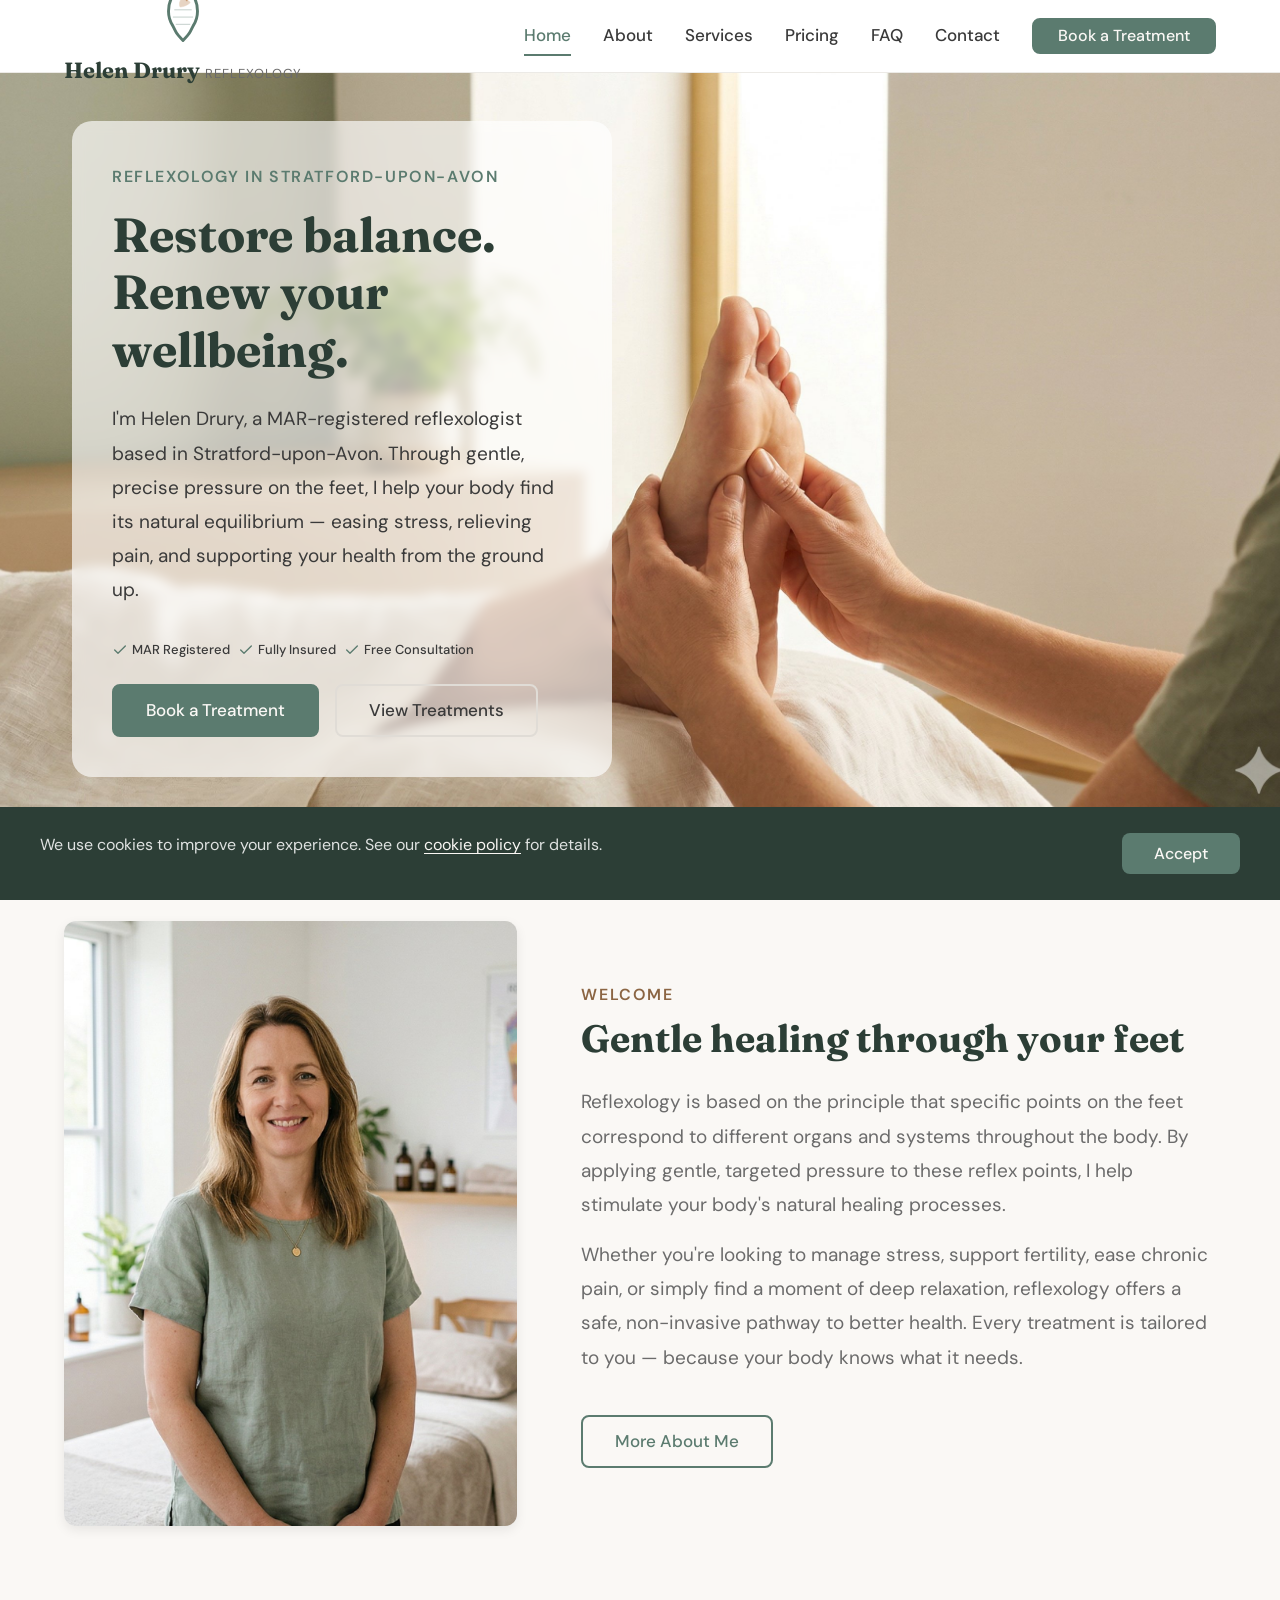
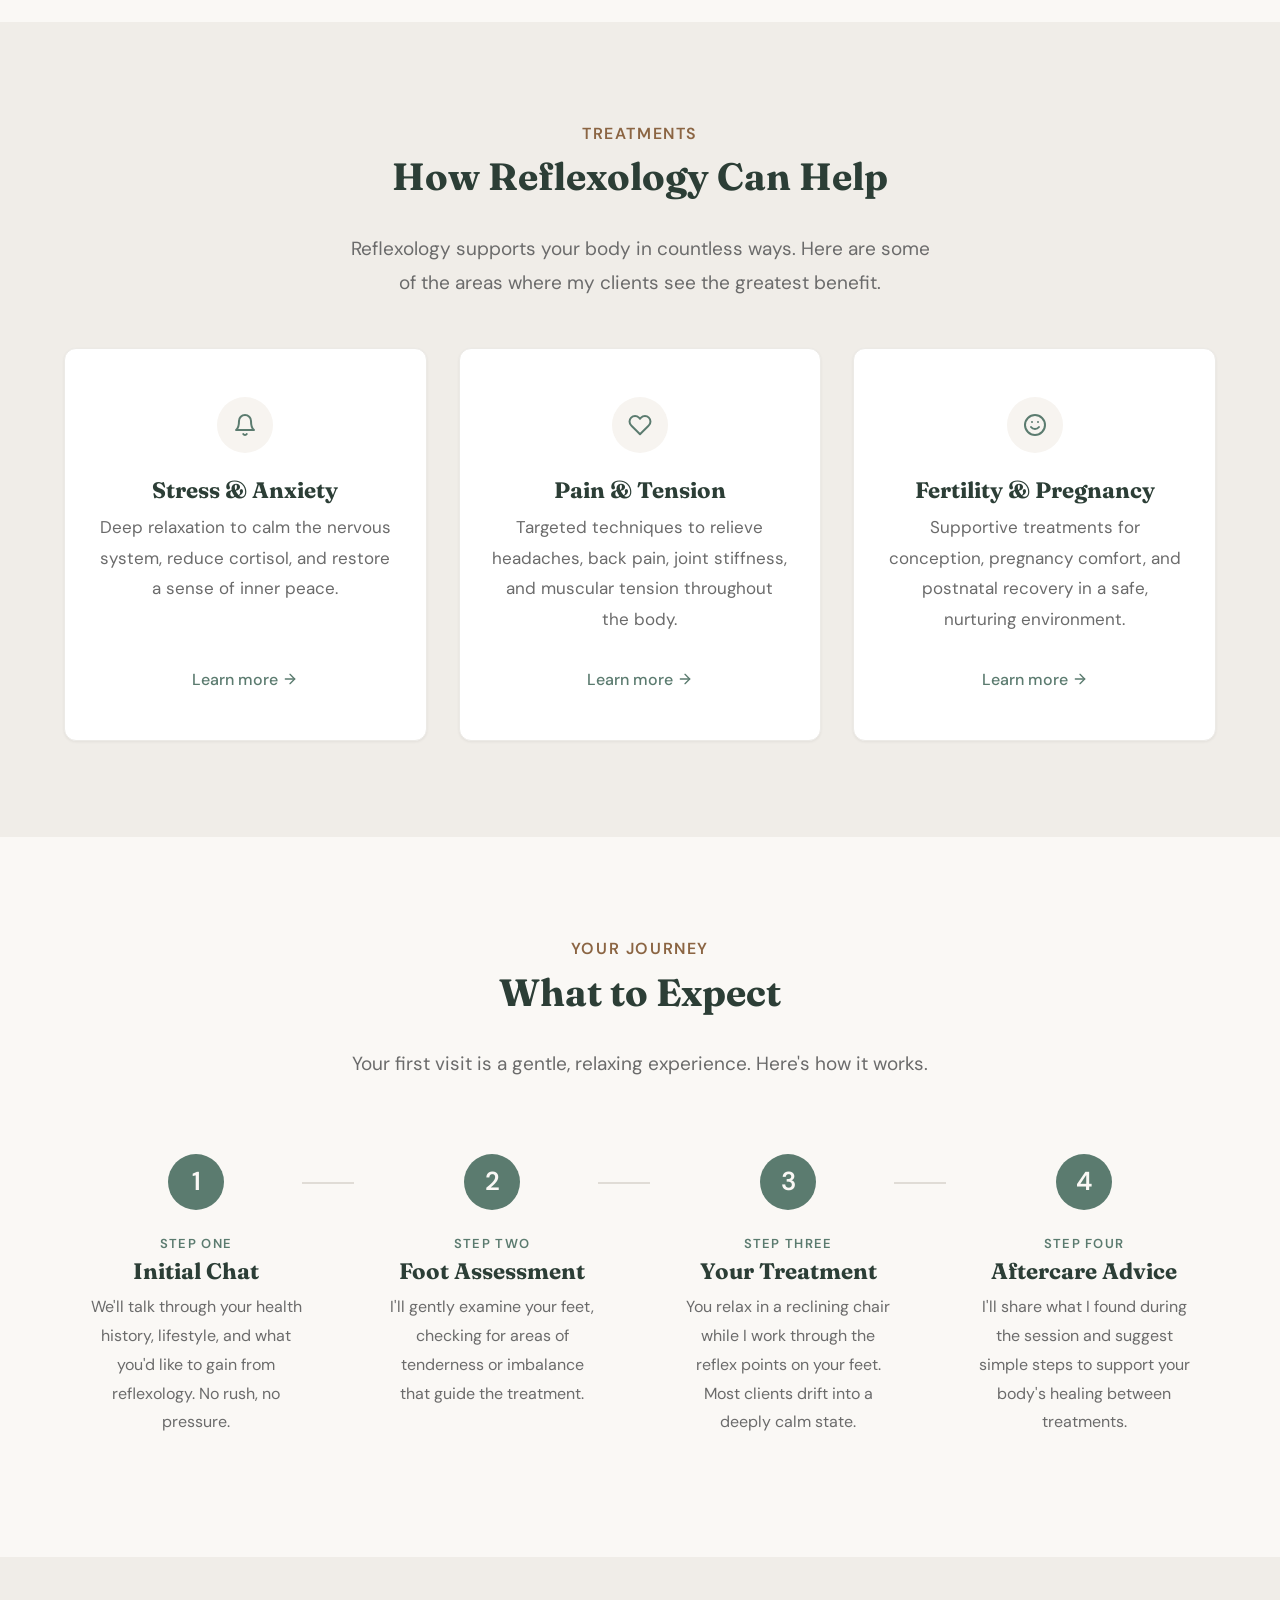
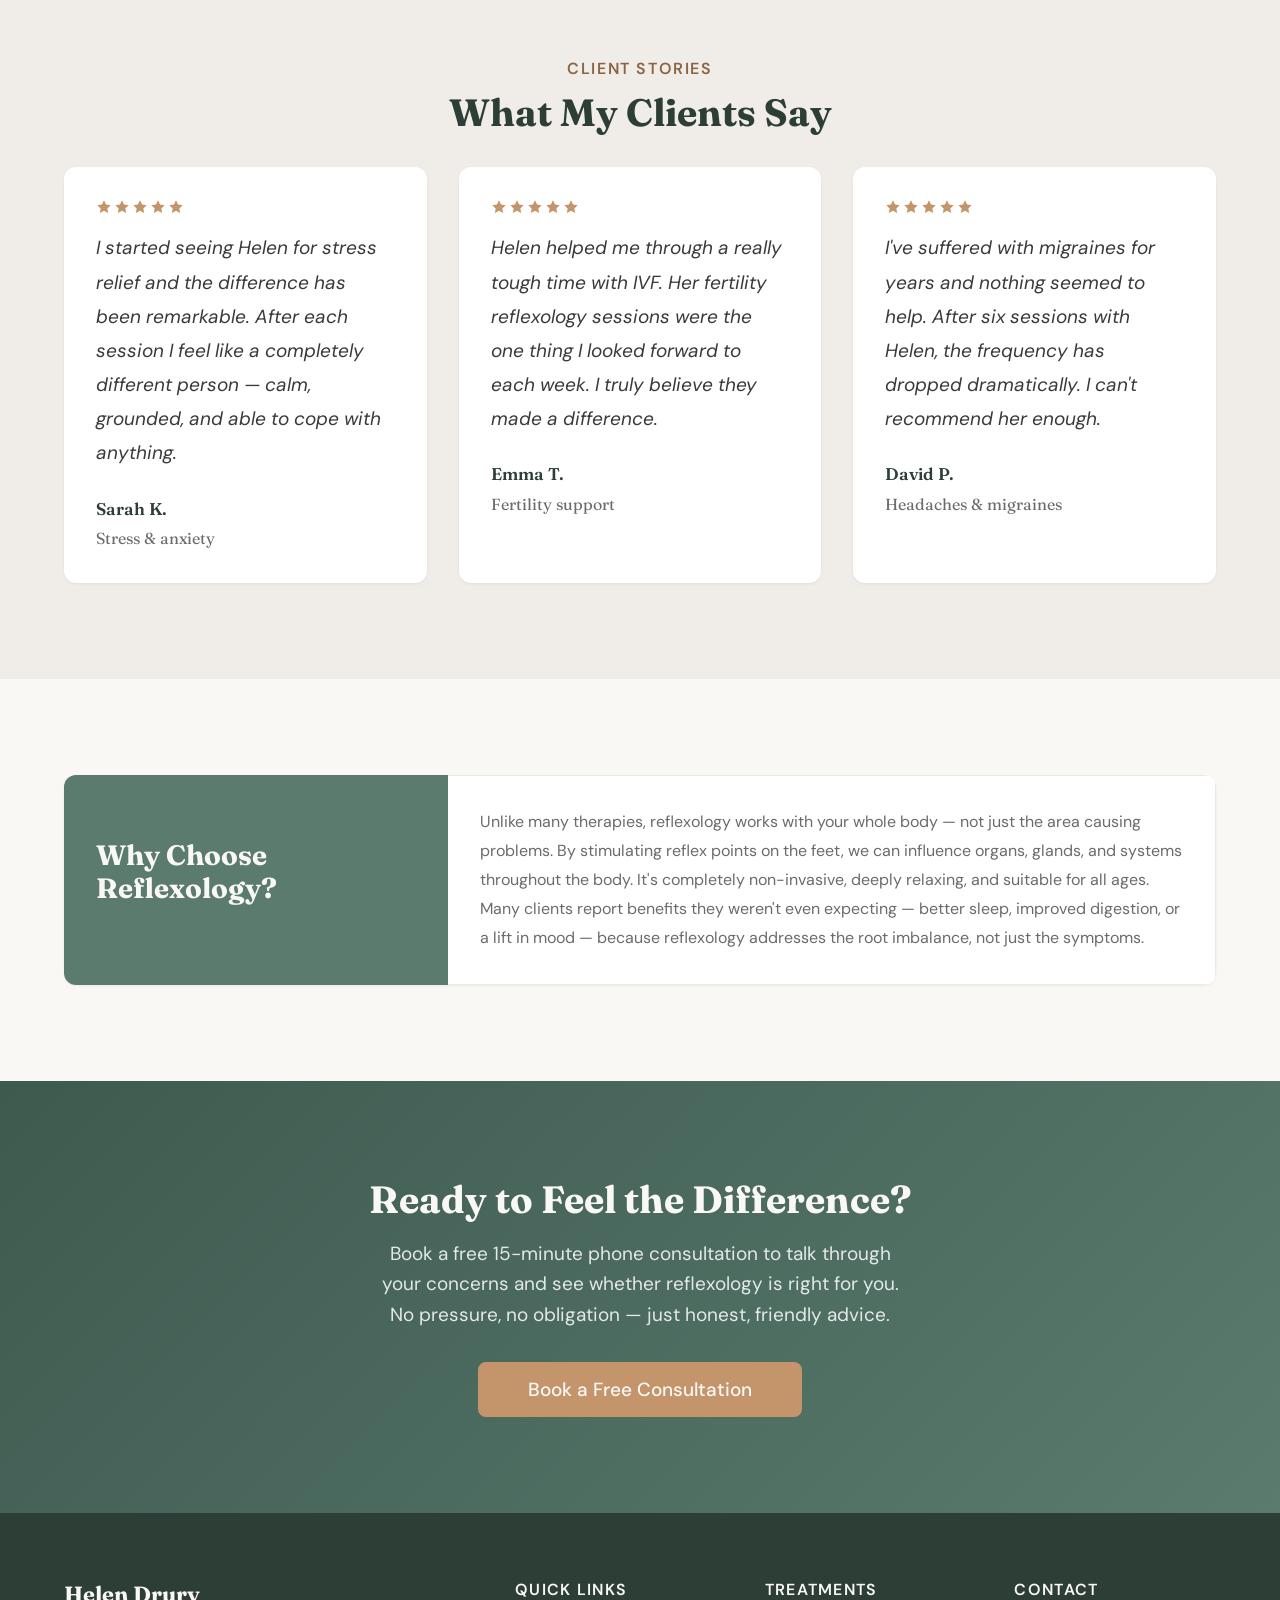
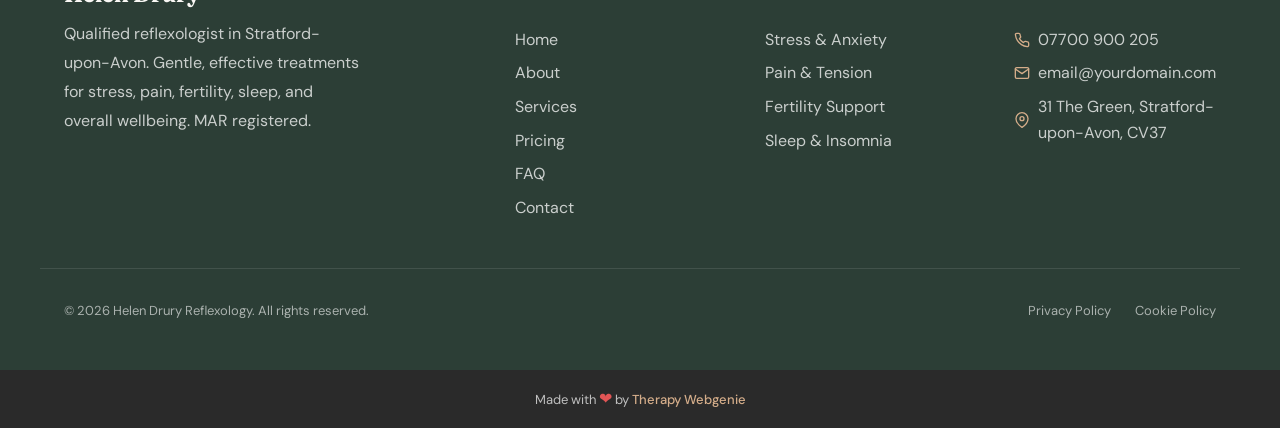
==== commit 5c15377e: "Fix all visual issues found in review - Hero: switch from frost-light-center to frost-light-left - I" ====
--- a/index.html
+++ b/index.html
@@ -121,7 +121,7 @@
   <main id="main">
 
     <!-- SECTION: hero -->
-    <section class="hero hero--showcase hero--showcase-light hero--showcase-center" style="background-image: url('images/hero.jpg'); background-color: var(--color-bg-dark);">
+    <section class="hero hero--showcase hero--showcase-light hero--showcase-left" style="background-image: url('images/hero.jpg'); background-color: var(--color-bg-dark);">
       <div class="container hero__inner">
         <div class="hero__content">
           <span class="hero__label">Reflexology in Stratford-upon-Avon</span>
@@ -154,7 +154,7 @@
     <section class="section reveal">
       <div class="container intro__inner">
         <div class="intro__image-wrap">
-          <div class="intro__image-placeholder"></div>
+          <img src="images/home-portrait.jpg" alt="Helen Drury, reflexologist in Stratford-upon-Avon" class="intro__image" width="600" height="800">
         </div>
         <div class="intro__text">
           <span class="section-label">Welcome</span>
@@ -292,8 +292,12 @@
     <section class="section reveal">
       <div class="container">
         <div class="highlight-box">
-          <h3>Why Choose Reflexology?</h3>
-          <p>Unlike many therapies, reflexology works with your whole body — not just the area causing problems. By stimulating reflex points on the feet, we can influence organs, glands, and systems throughout the body. It's completely non-invasive, deeply relaxing, and suitable for all ages. Many clients report benefits they weren't even expecting — better sleep, improved digestion, or a lift in mood — because reflexology addresses the root imbalance, not just the symptoms.</p>
+          <div class="highlight-box__heading">
+            <h3>Why Choose Reflexology?</h3>
+          </div>
+          <div class="highlight-box__content">
+            <p>Unlike many therapies, reflexology works with your whole body — not just the area causing problems. By stimulating reflex points on the feet, we can influence organs, glands, and systems throughout the body. It's completely non-invasive, deeply relaxing, and suitable for all ages. Many clients report benefits they weren't even expecting — better sleep, improved digestion, or a lift in mood — because reflexology addresses the root imbalance, not just the symptoms.</p>
+          </div>
         </div>
       </div>
     </section>
--- a/css/components.css
+++ b/css/components.css
@@ -3032,6 +3032,10 @@
   color: rgba(255, 255, 255, 0.85);
 }
 
+.page-header--dark .section-label {
+  color: var(--color-secondary-light);
+}
+
 .page-header--dark .breadcrumb__link {
   color: rgba(255, 255, 255, 0.7);
 }
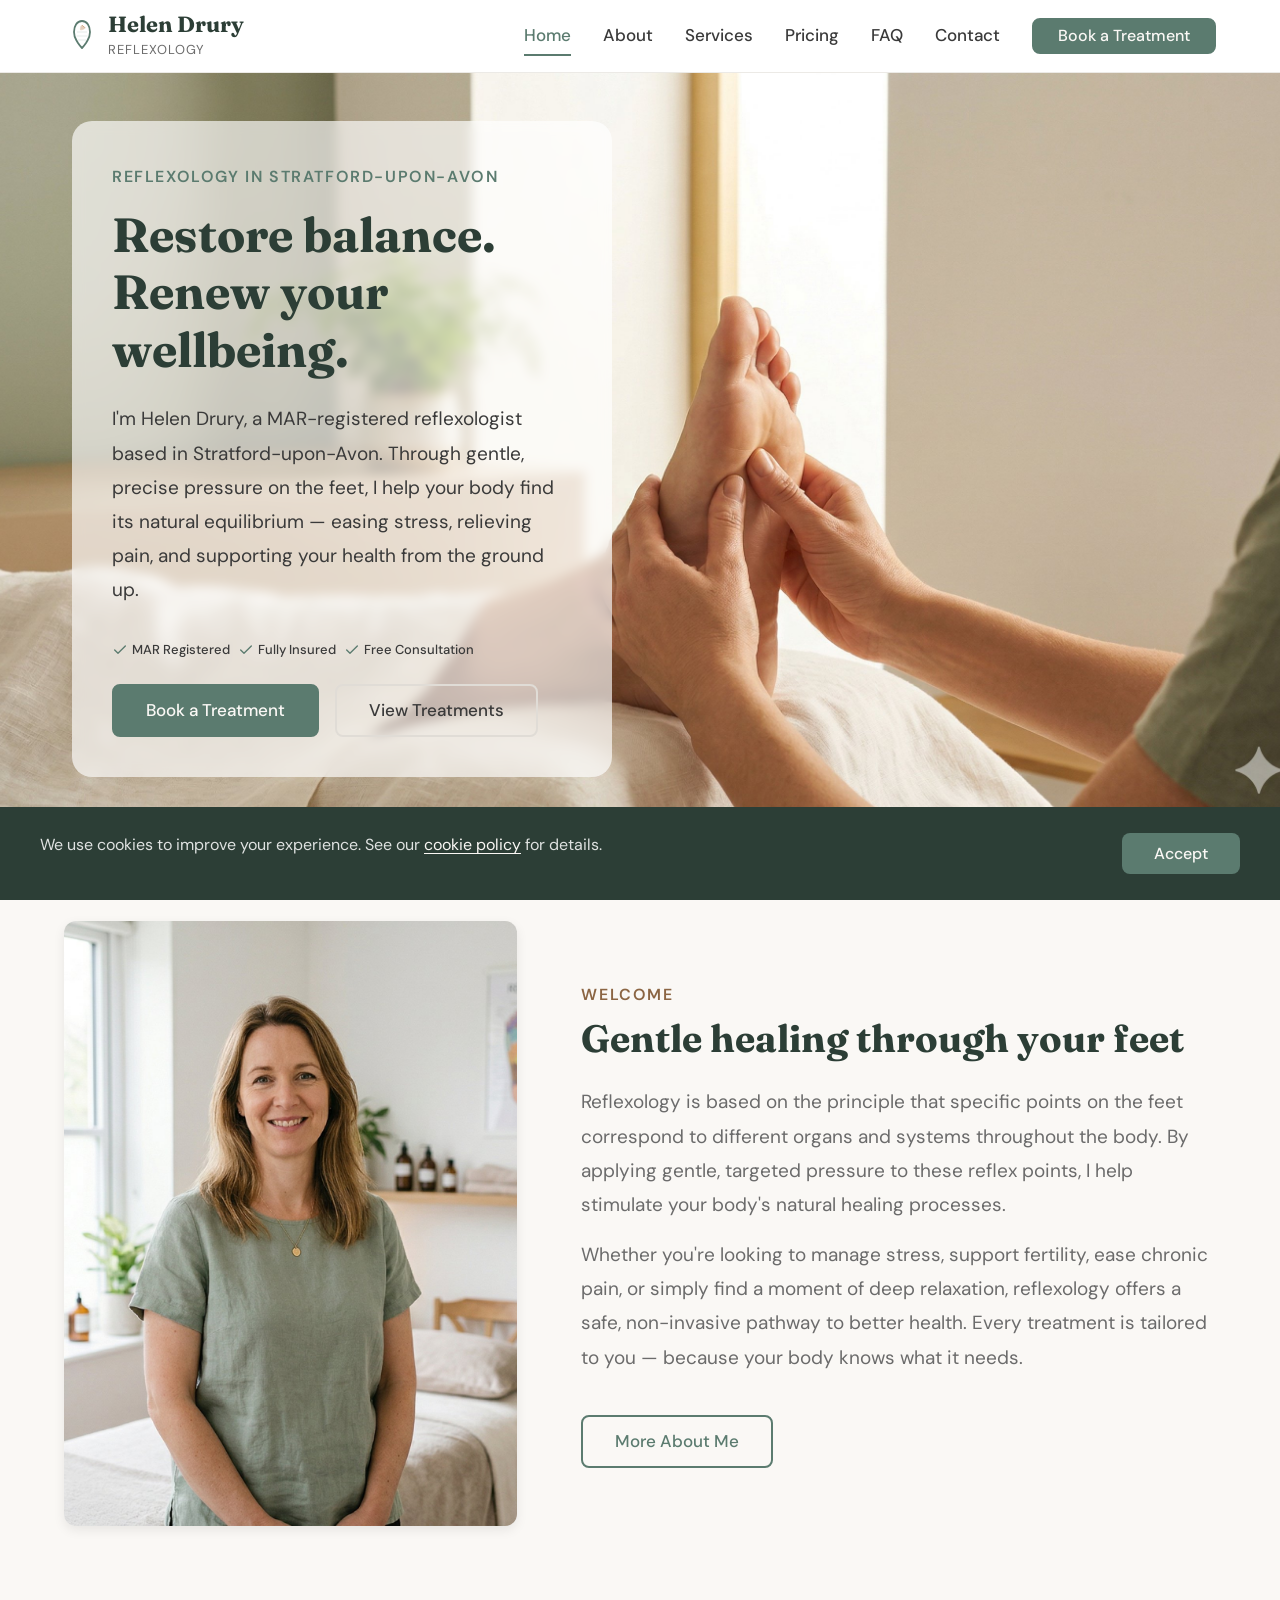
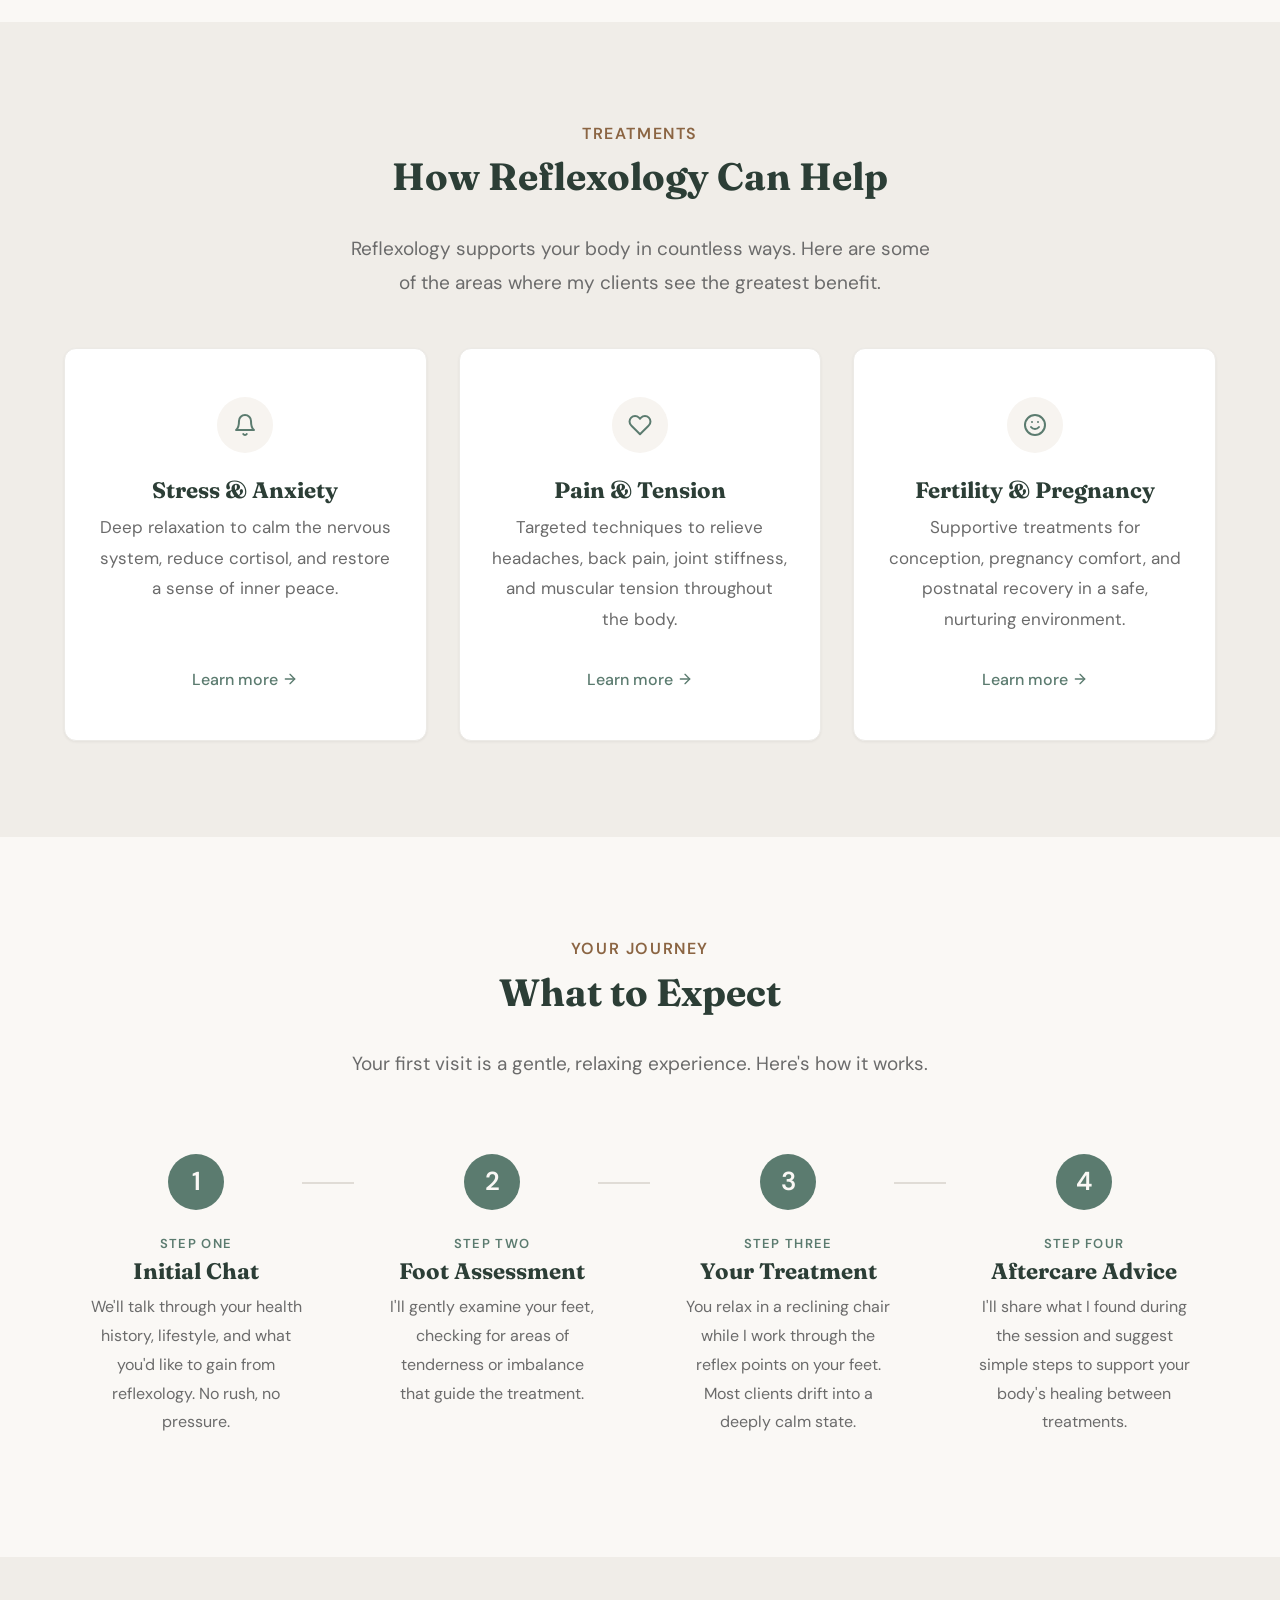
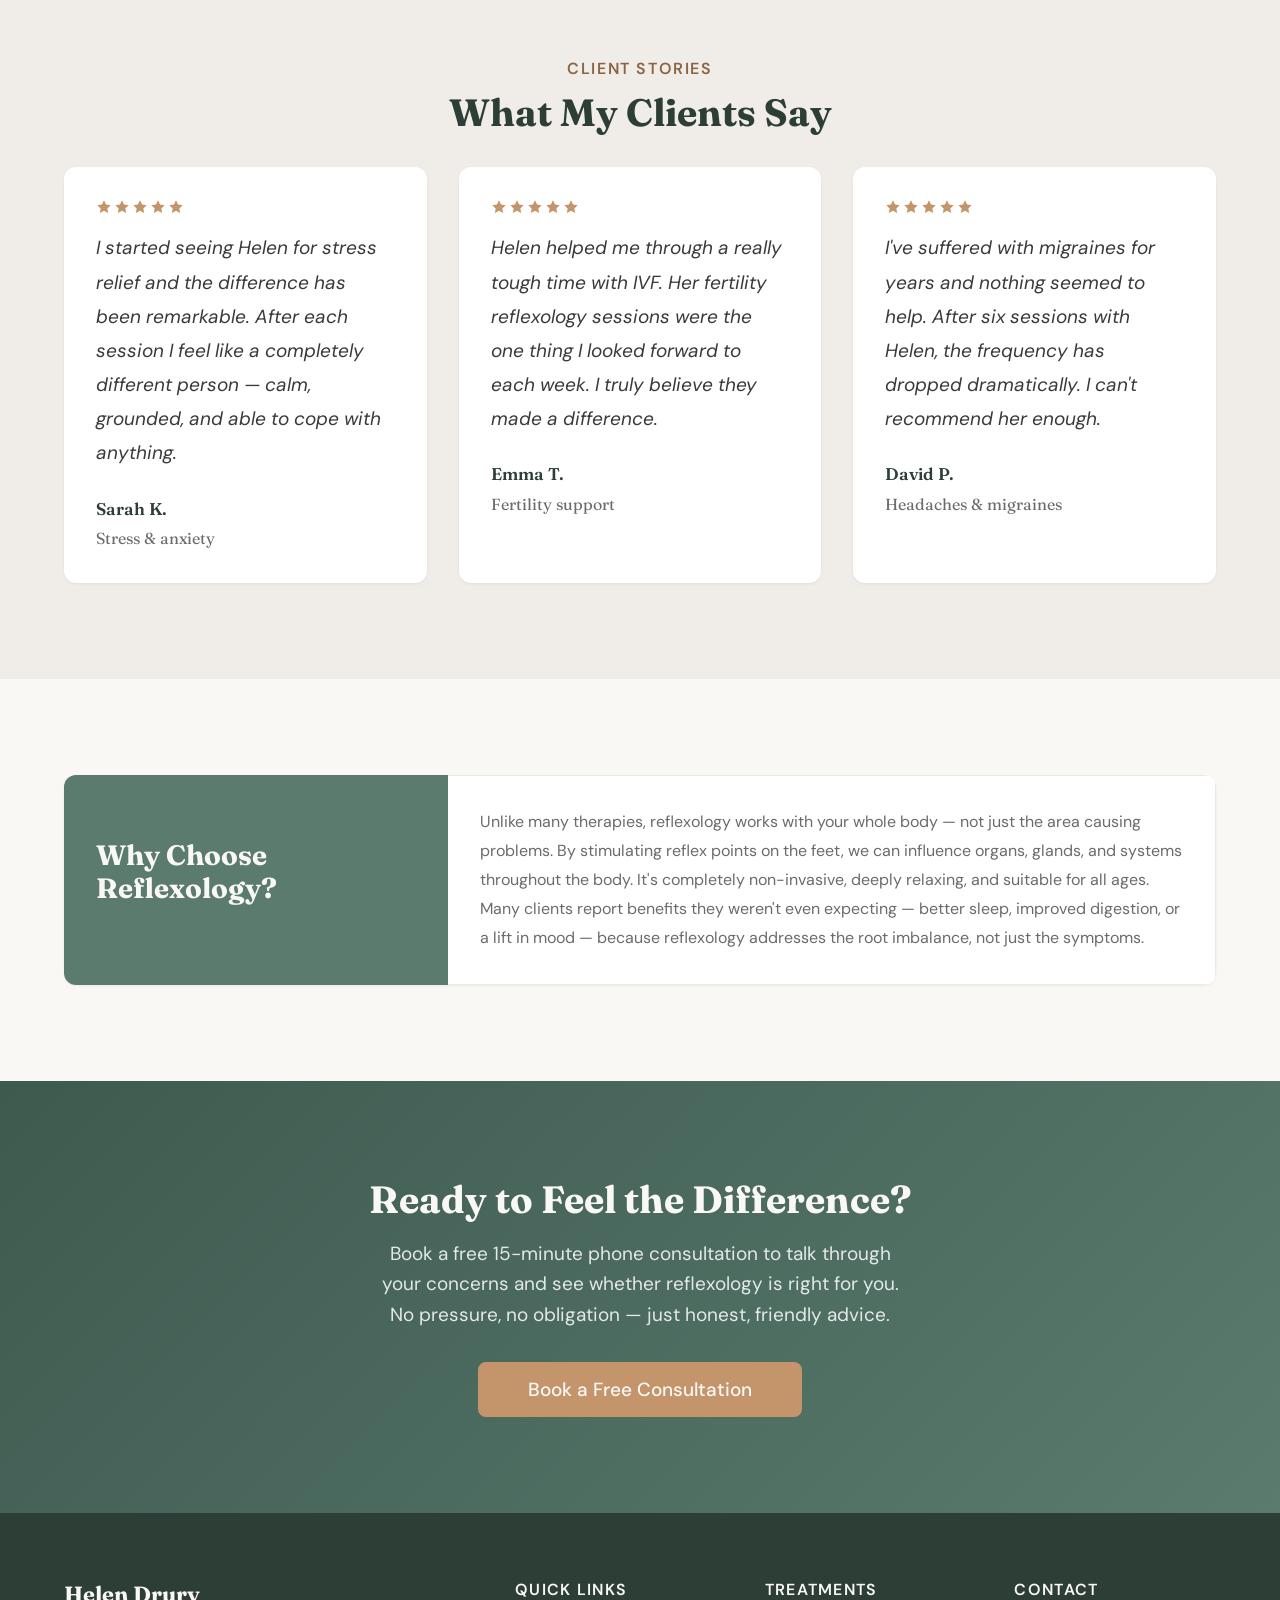
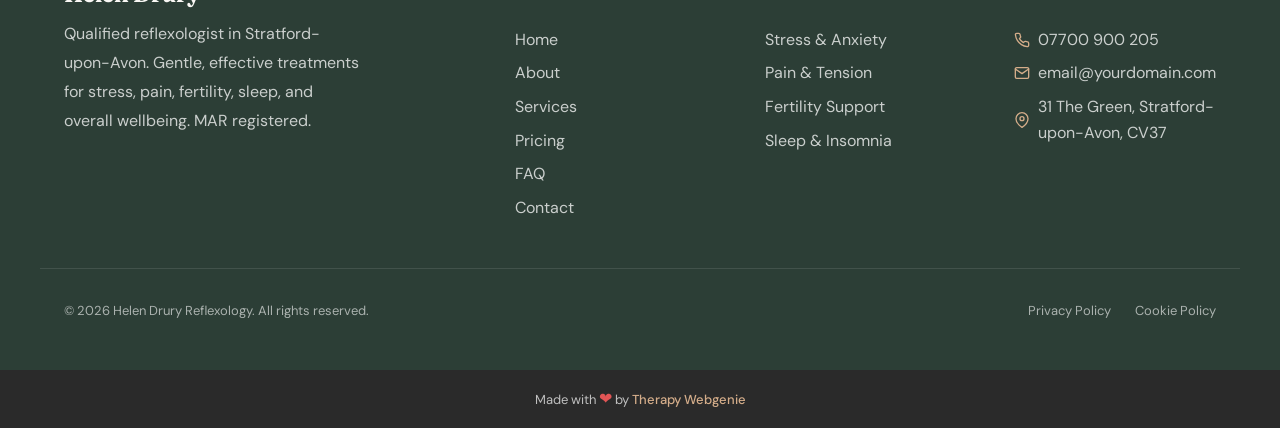
==== commit 47f3ec41: "Fix nav brand to inline layout (logo beside text) Add nav__brand--inline class to all pages so the l" ====
--- a/index.html
+++ b/index.html
@@ -60,7 +60,7 @@
   <!-- SECTION: nav -->
   <nav class="nav" role="navigation" aria-label="Main navigation">
     <div class="container nav__inner">
-      <a href="index.html" class="nav__brand">
+      <a href="index.html" class="nav__brand nav__brand--inline">
         <!-- PROFILE:logo --><img src="images/logo.svg" alt="Helen Drury Reflexology" class="nav__logo"><!-- /PROFILE:logo -->
         <div class="nav__brand-text">
           <span class="nav__name"><!-- PROFILE:site_title -->Helen Drury<!-- /PROFILE:site_title --></span>
--- a/css/components.css
+++ b/css/components.css
@@ -4991,11 +4991,16 @@
   width: 24px;
   height: 24px;
   color: var(--color-primary);
-  transition: transform var(--transition-base);
-}
-
-.accordion__item--open .accordion__icon {
-  transform: rotate(45deg);
+}
+
+.accordion__icon line {
+  transition: opacity var(--transition-base), transform var(--transition-base);
+  transform-origin: center;
+}
+
+.accordion__item--open .accordion__icon .accordion__icon-vertical {
+  opacity: 0;
+  transform: rotate(90deg);
 }
 
 .accordion__content {
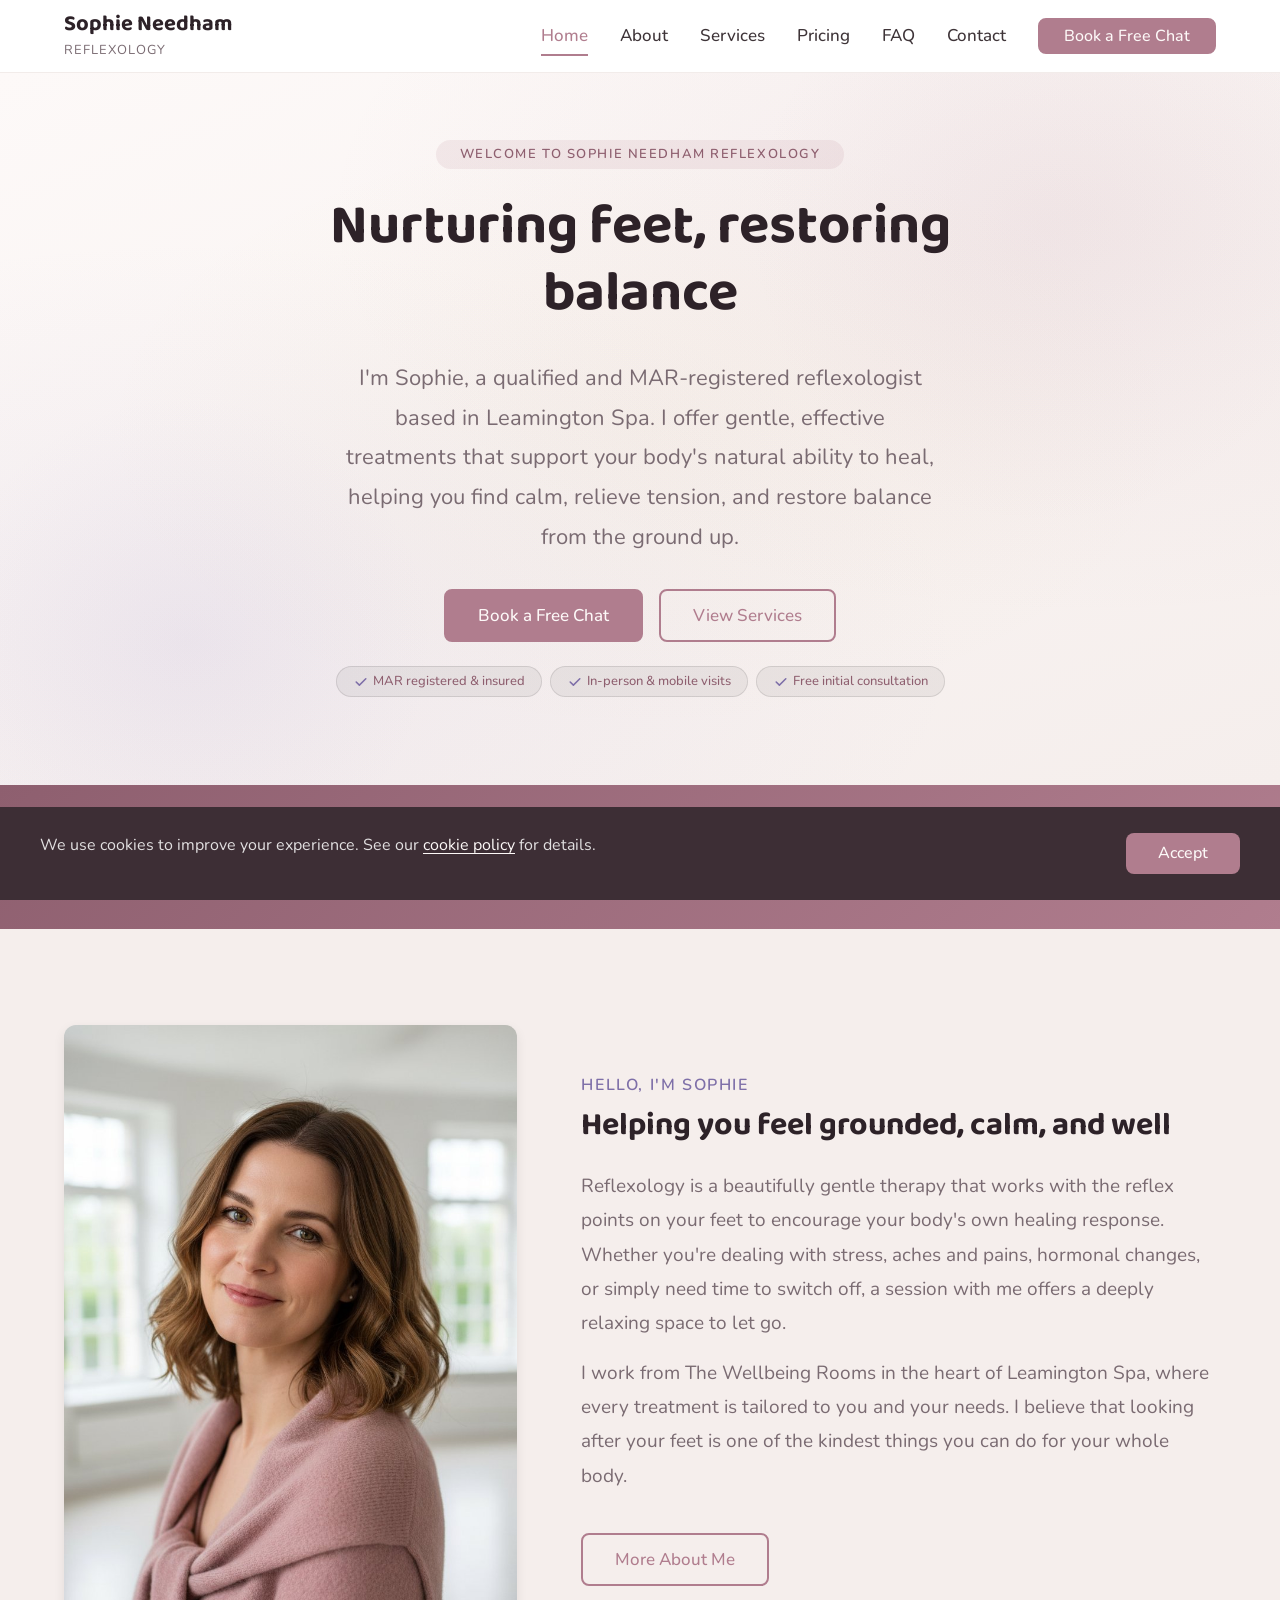
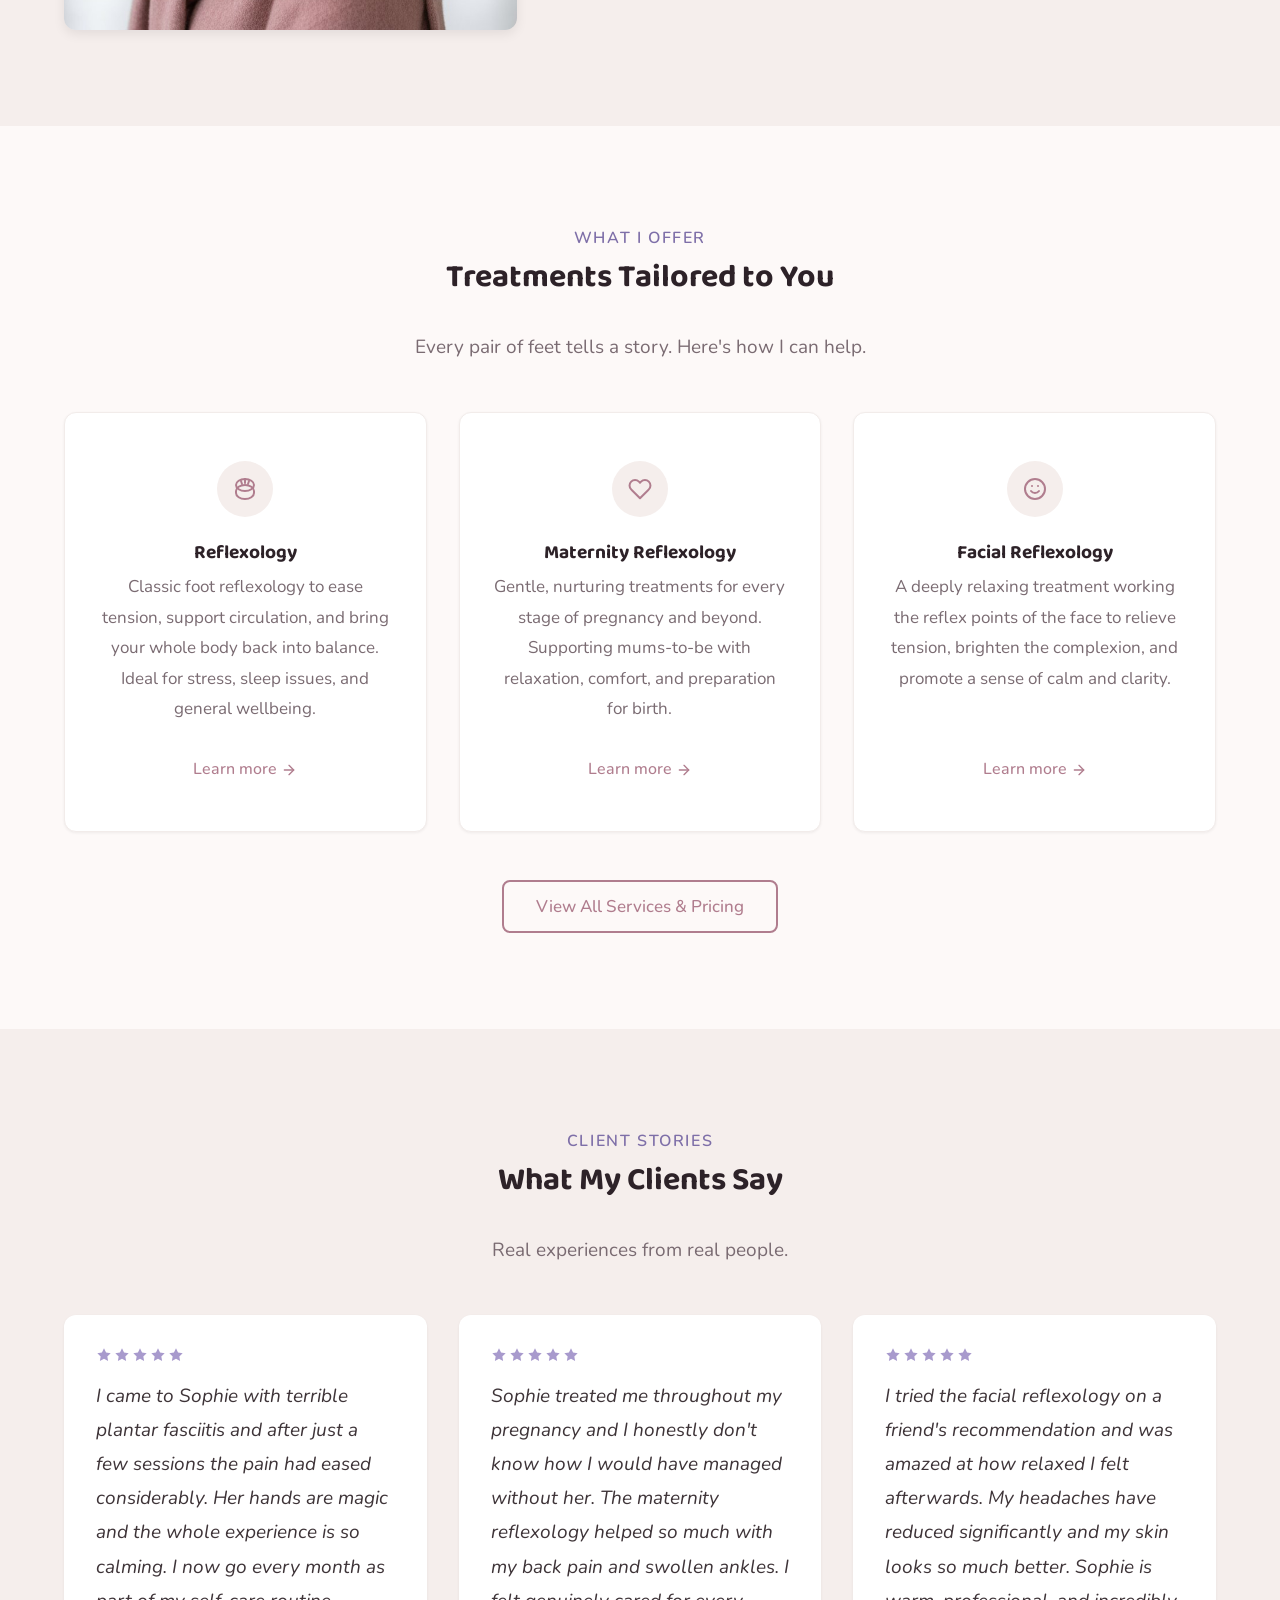
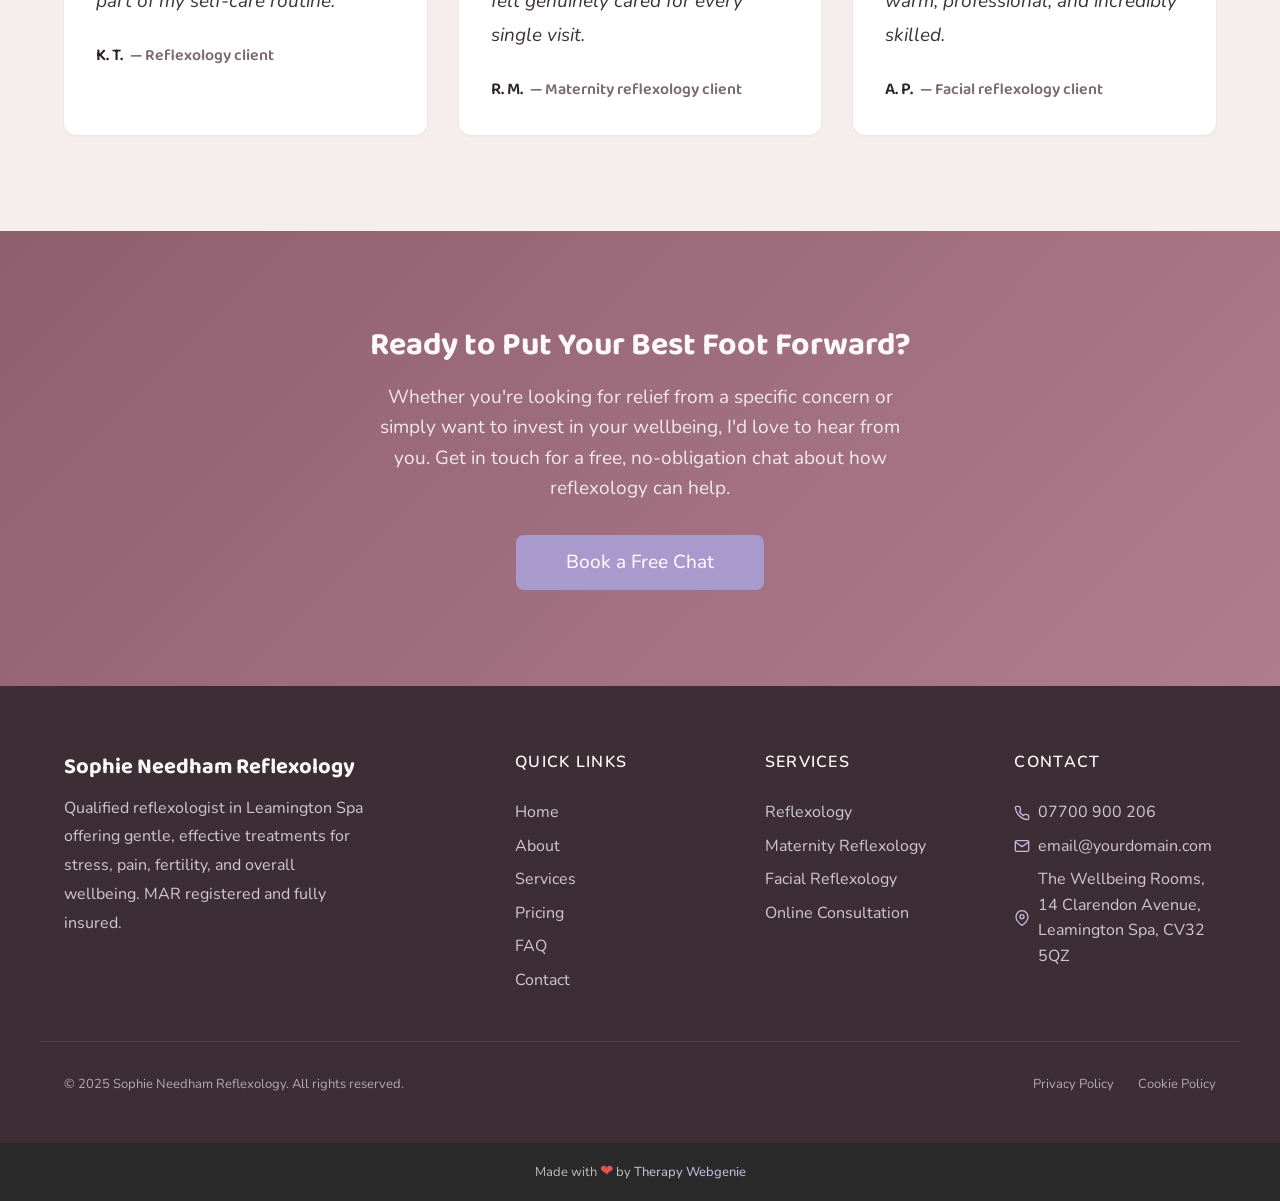
==== commit e0ed6870: "Rebuild reflexologist demo from master template — Soft Blush + Playful - Soft Blush palette (#B07D8E" ====
--- a/index.html
+++ b/index.html
@@ -3,22 +3,22 @@
 <head>
   <meta charset="UTF-8">
   <meta name="viewport" content="width=device-width, initial-scale=1.0">
-  <meta name="description" content="Helen Drury Reflexology — qualified reflexologist in Stratford-upon-Avon. Gentle, effective treatments for stress, pain, fertility, sleep, and overall wellbeing. MAR registered.">
-  <meta name="author" content="Helen Drury Reflexology">
-  <title>Helen Drury Reflexology — Reflexologist in Stratford-upon-Avon</title>
-
-  <link rel="canonical" href="https://reflexologist.therapywebgenie.com/">
+  <meta name="description" content="Sophie Needham Reflexology — qualified reflexologist in Leamington Spa offering reflexology, maternity reflexology, and facial reflexology. MAR registered and fully insured. Book a free chat today.">
+  <meta name="author" content="Sophie Needham Reflexology">
+  <title>Sophie Needham Reflexology — Nurturing Feet, Restoring Balance</title>
+
+  <link rel="canonical" href="https://trulyempoweredcode.github.io/demo-reflexologist/">
 
   <meta property="og:type" content="website">
-  <meta property="og:url" content="https://reflexologist.therapywebgenie.com/">
-  <meta property="og:title" content="Helen Drury Reflexology — Reflexologist in Stratford-upon-Avon">
-  <meta property="og:description" content="Qualified reflexologist in Stratford-upon-Avon. Gentle treatments for stress, pain, fertility, sleep, and overall wellbeing.">
-  <meta property="og:image" content="https://reflexologist.therapywebgenie.com/images/hero.jpg">
+  <meta property="og:url" content="https://trulyempoweredcode.github.io/demo-reflexologist/">
+  <meta property="og:title" content="Sophie Needham Reflexology — Nurturing Feet, Restoring Balance">
+  <meta property="og:description" content="Qualified reflexologist in Leamington Spa offering reflexology, maternity reflexology, and facial reflexology. MAR registered and fully insured.">
+  <meta property="og:image" content="https://trulyempoweredcode.github.io/demo-reflexologist/images/hero.jpg">
 
   <meta name="twitter:card" content="summary_large_image">
-  <meta name="twitter:title" content="Helen Drury Reflexology — Reflexologist in Stratford-upon-Avon">
-  <meta name="twitter:description" content="Qualified reflexologist in Stratford-upon-Avon. Gentle treatments for stress, pain, fertility, sleep, and overall wellbeing.">
-  <meta name="twitter:image" content="https://reflexologist.therapywebgenie.com/images/hero.jpg">
+  <meta name="twitter:title" content="Sophie Needham Reflexology — Nurturing Feet, Restoring Balance">
+  <meta name="twitter:description" content="Qualified reflexologist in Leamington Spa offering reflexology, maternity reflexology, and facial reflexology. MAR registered and fully insured.">
+  <meta name="twitter:image" content="https://trulyempoweredcode.github.io/demo-reflexologist/images/hero.jpg">
 
   <link rel="preconnect" href="https://fonts.googleapis.com">
   <link rel="preconnect" href="https://fonts.gstatic.com" crossorigin>
@@ -31,23 +31,23 @@
   {
     "@context": "https://schema.org",
     "@type": "LocalBusiness",
-    "name": "Helen Drury Reflexology",
-    "description": "Qualified reflexologist in Stratford-upon-Avon. Gentle, effective treatments for stress, pain, fertility, sleep, and overall wellbeing. MAR registered.",
-    "url": "https://reflexologist.therapywebgenie.com",
-    "telephone": "07700 900 205",
+    "name": "Sophie Needham Reflexology",
+    "description": "Qualified reflexologist in Leamington Spa offering reflexology, maternity reflexology, and facial reflexology. MAR registered and fully insured.",
+    "url": "https://trulyempoweredcode.github.io/demo-reflexologist",
+    "telephone": "07700 900 206",
     "email": "email@yourdomain.com",
     "address": {
       "@type": "PostalAddress",
-      "streetAddress": "31 The Green",
-      "addressLocality": "Stratford-upon-Avon",
-      "postalCode": "CV37",
+      "streetAddress": "The Wellbeing Rooms, 14 Clarendon Avenue",
+      "addressLocality": "Leamington Spa",
+      "postalCode": "CV32 5QZ",
       "addressCountry": "GB"
     },
     "openingHours": [
       "Mo-Fr 09:00-18:00",
       "Sa 09:00-13:00"
     ],
-    "image": "https://reflexologist.therapywebgenie.com/images/hero.jpg",
+    "image": "https://trulyempoweredcode.github.io/demo-reflexologist/images/hero.jpg",
     "priceRange": "££"
   }
   </script>
@@ -60,12 +60,10 @@
   <!-- SECTION: nav -->
   <nav class="nav" role="navigation" aria-label="Main navigation">
     <div class="container nav__inner">
-      <a href="index.html" class="nav__brand nav__brand--inline">
-        <!-- PROFILE:logo --><img src="images/logo.svg" alt="Helen Drury Reflexology" class="nav__logo"><!-- /PROFILE:logo -->
-        <div class="nav__brand-text">
-          <span class="nav__name"><!-- PROFILE:site_title -->Helen Drury<!-- /PROFILE:site_title --></span>
-          <span class="nav__title"><!-- PROFILE:site_slogan -->Reflexology<!-- /PROFILE:site_slogan --></span>
-        </div>
+      <a href="index.html" class="nav__brand">
+        <!-- PROFILE:logo --><!-- /PROFILE:logo -->
+        <span class="nav__name"><!-- PROFILE:site_title -->Sophie Needham<!-- /PROFILE:site_title --></span>
+        <span class="nav__title"><!-- PROFILE:site_slogan -->Reflexology<!-- /PROFILE:site_slogan --></span>
       </a>
       <div class="nav__links">
         <a href="index.html" class="nav__link nav__link--active">Home</a>
@@ -74,7 +72,7 @@
         <a href="pricing.html" class="nav__link">Pricing</a>
         <a href="faq.html" class="nav__link">FAQ</a>
         <a href="contact.html" class="nav__link">Contact</a>
-        <a href="contact.html" class="btn btn--primary nav__cta">Book a Treatment</a>
+        <a href="contact.html" class="btn btn--primary nav__cta">Book a Free Chat</a>
       </div>
       <button class="nav__toggle" aria-label="Toggle menu" aria-expanded="false" aria-controls="mobile-menu">
         <span class="nav__toggle-bar"></span>
@@ -89,7 +87,7 @@
       <a href="pricing.html" class="nav__link" role="menuitem">Pricing</a>
       <a href="faq.html" class="nav__link" role="menuitem">FAQ</a>
       <a href="contact.html" class="nav__link" role="menuitem">Contact</a>
-      <a href="contact.html" class="btn btn--primary" role="menuitem">Book a Treatment</a>
+      <a href="contact.html" class="btn btn--primary" role="menuitem">Book a Free Chat</a>
     </div>
   </nav>
   <!-- /SECTION: nav -->
@@ -98,15 +96,15 @@
   <div class="nav-scroll" aria-hidden="true">
     <div class="container nav-scroll__inner">
       <div class="nav-scroll__brand">
-        <span class="nav-scroll__name"><!-- PROFILE:site_title -->Helen Drury<!-- /PROFILE:site_title --></span>
+        <span class="nav-scroll__name"><!-- PROFILE:site_title -->Sophie Needham<!-- /PROFILE:site_title --></span>
         <span class="nav-scroll__title"><!-- PROFILE:site_slogan -->Reflexology<!-- /PROFILE:site_slogan --></span>
       </div>
       <div class="nav-scroll__right">
-        <a href="tel:07700900205" class="nav-scroll__phone">
+        <a href="tel:07700900206" class="nav-scroll__phone">
           <svg xmlns="http://www.w3.org/2000/svg" viewBox="0 0 24 24" fill="none" stroke="currentColor" stroke-width="2" stroke-linecap="round" stroke-linejoin="round"><path d="M22 16.92v3a2 2 0 0 1-2.18 2 19.79 19.79 0 0 1-8.63-3.07 19.5 19.5 0 0 1-6-6 19.79 19.79 0 0 1-3.07-8.67A2 2 0 0 1 4.11 2h3a2 2 0 0 1 2 1.72c.127.96.361 1.903.7 2.81a2 2 0 0 1-.45 2.11L8.09 9.91a16 16 0 0 0 6 6l1.27-1.27a2 2 0 0 1 2.11-.45c.907.339 1.85.573 2.81.7A2 2 0 0 1 22 16.92z"></path></svg>
-          07700 900 205
-        </a>
-        <a href="tel:07700900205" class="nav-scroll__phone-icon" aria-label="Call us">
+          07700 900 206
+        </a>
+        <a href="tel:07700900206" class="nav-scroll__phone-icon" aria-label="Call us">
           <svg xmlns="http://www.w3.org/2000/svg" viewBox="0 0 24 24" fill="none" stroke="currentColor" stroke-width="2" stroke-linecap="round" stroke-linejoin="round"><path d="M22 16.92v3a2 2 0 0 1-2.18 2 19.79 19.79 0 0 1-8.63-3.07 19.5 19.5 0 0 1-6-6 19.79 19.79 0 0 1-3.07-8.67A2 2 0 0 1 4.11 2h3a2 2 0 0 1 2 1.72c.127.96.361 1.903.7 2.81a2 2 0 0 1-.45 2.11L8.09 9.91a16 16 0 0 0 6 6l1.27-1.27a2 2 0 0 1 2.11-.45c.907.339 1.85.573 2.81.7A2 2 0 0 1 22 16.92z"></path></svg>
         </a>
         <button class="nav-scroll__toggle" aria-label="Toggle menu">
@@ -121,46 +119,74 @@
   <main id="main">
 
     <!-- SECTION: hero -->
-    <section class="hero hero--showcase hero--showcase-light hero--showcase-left" style="background-image: url('images/hero.jpg'); background-color: var(--color-bg-dark);">
+    <section class="hero hero--minimal">
       <div class="container hero__inner">
         <div class="hero__content">
-          <span class="hero__label">Reflexology in Stratford-upon-Avon</span>
-          <h1 class="hero__heading">Restore balance. Renew your wellbeing.</h1>
-          <p class="hero__text">I'm Helen Drury, a MAR-registered reflexologist based in Stratford-upon-Avon. Through gentle, precise pressure on the feet, I help your body find its natural equilibrium — easing stress, relieving pain, and supporting your health from the ground up.</p>
+          <span class="hero__label">Welcome to Sophie Needham Reflexology</span>
+          <h1 class="hero__heading">Nurturing feet, restoring balance</h1>
+          <p class="hero__text">I'm Sophie, a qualified and MAR-registered reflexologist based in Leamington Spa. I offer gentle, effective treatments that support your body's natural ability to heal, helping you find calm, relieve tension, and restore balance from the ground up.</p>
+          <div class="hero__actions">
+            <a href="contact.html" class="btn btn--primary">Book a Free Chat</a>
+            <a href="services.html" class="btn btn--secondary">View Services</a>
+          </div>
           <ul class="hero__ticks">
-            <li>
-              <svg xmlns="http://www.w3.org/2000/svg" viewBox="0 0 24 24" fill="none" stroke="currentColor" stroke-width="2" stroke-linecap="round" stroke-linejoin="round"><polyline points="20 6 9 17 4 12"></polyline></svg>
-              MAR Registered
-            </li>
-            <li>
-              <svg xmlns="http://www.w3.org/2000/svg" viewBox="0 0 24 24" fill="none" stroke="currentColor" stroke-width="2" stroke-linecap="round" stroke-linejoin="round"><polyline points="20 6 9 17 4 12"></polyline></svg>
-              Fully Insured
-            </li>
-            <li>
-              <svg xmlns="http://www.w3.org/2000/svg" viewBox="0 0 24 24" fill="none" stroke="currentColor" stroke-width="2" stroke-linecap="round" stroke-linejoin="round"><polyline points="20 6 9 17 4 12"></polyline></svg>
-              Free Consultation
-            </li>
+            <li><svg xmlns="http://www.w3.org/2000/svg" viewBox="0 0 20 20" fill="currentColor"><path fill-rule="evenodd" d="M16.707 5.293a1 1 0 010 1.414l-8 8a1 1 0 01-1.414 0l-4-4a1 1 0 011.414-1.414L8 12.586l7.293-7.293a1 1 0 011.414 0z" clip-rule="evenodd"/></svg> MAR registered &amp; insured</li>
+            <li><svg xmlns="http://www.w3.org/2000/svg" viewBox="0 0 20 20" fill="currentColor"><path fill-rule="evenodd" d="M16.707 5.293a1 1 0 010 1.414l-8 8a1 1 0 01-1.414 0l-4-4a1 1 0 011.414-1.414L8 12.586l7.293-7.293a1 1 0 011.414 0z" clip-rule="evenodd"/></svg> In-person &amp; mobile visits</li>
+            <li><svg xmlns="http://www.w3.org/2000/svg" viewBox="0 0 20 20" fill="currentColor"><path fill-rule="evenodd" d="M16.707 5.293a1 1 0 010 1.414l-8 8a1 1 0 01-1.414 0l-4-4a1 1 0 011.414-1.414L8 12.586l7.293-7.293a1 1 0 011.414 0z" clip-rule="evenodd"/></svg> Free initial consultation</li>
           </ul>
-          <div class="hero__actions">
-            <a href="contact.html" class="btn btn--primary">Book a Treatment</a>
-            <a href="services.html" class="btn btn--secondary">View Treatments</a>
-          </div>
+        </div>
+        <div class="hero__image-wrap">
+          <img src="images/hero.jpg" alt="Sophie Needham Reflexology — professional reflexology practice" class="hero__image" width="800" height="600" loading="eager">
         </div>
       </div>
     </section>
     <!-- /SECTION: hero -->
 
+    <!-- SECTION: info-band -->
+    <section class="info-band info-band--primary">
+      <div class="container info-band__inner">
+        <div class="info-band__item">
+          <div class="info-band__icon">
+            <svg xmlns="http://www.w3.org/2000/svg" viewBox="0 0 24 24" fill="none" stroke="currentColor" stroke-width="2" stroke-linecap="round" stroke-linejoin="round"><path d="M17 21v-2a4 4 0 0 0-4-4H5a4 4 0 0 0-4 4v2"></path><circle cx="9" cy="7" r="4"></circle><path d="M23 21v-2a4 4 0 0 0-3-3.87"></path><path d="M16 3.13a4 4 0 0 1 0 7.75"></path></svg>
+          </div>
+          <div class="info-band__item-text">
+            <span class="info-band__title">500+ Happy Feet</span>
+            <span class="info-band__text">Helping clients step into better health</span>
+          </div>
+        </div>
+        <div class="info-band__item">
+          <div class="info-band__icon">
+            <svg xmlns="http://www.w3.org/2000/svg" viewBox="0 0 24 24" fill="none" stroke="currentColor" stroke-width="2" stroke-linecap="round" stroke-linejoin="round"><circle cx="12" cy="12" r="10"></circle><polyline points="12 6 12 12 16 14"></polyline></svg>
+          </div>
+          <div class="info-band__item-text">
+            <span class="info-band__title">12 Years' Experience</span>
+            <span class="info-band__text">Dedicated practice and continued professional development</span>
+          </div>
+        </div>
+        <div class="info-band__item">
+          <div class="info-band__icon">
+            <svg xmlns="http://www.w3.org/2000/svg" viewBox="0 0 24 24" fill="none" stroke="currentColor" stroke-width="2" stroke-linecap="round" stroke-linejoin="round"><path d="M22 11.08V12a10 10 0 1 1-5.93-9.14"></path><polyline points="22 4 12 14.01 9 11.01"></polyline></svg>
+          </div>
+          <div class="info-band__item-text">
+            <span class="info-band__title">MAR Registered &amp; Insured</span>
+            <span class="info-band__text">Member of the Association of Reflexologists</span>
+          </div>
+        </div>
+      </div>
+    </section>
+    <!-- /SECTION: info-band -->
+
     <!-- SECTION: intro -->
-    <section class="section reveal">
+    <section class="section section--alt">
       <div class="container intro__inner">
         <div class="intro__image-wrap">
-          <img src="images/home-portrait.jpg" alt="Helen Drury, reflexologist in Stratford-upon-Avon" class="intro__image" width="600" height="800">
+          <img src="images/home-portrait.jpg" alt="Sophie Needham, reflexologist at Sophie Needham Reflexology" class="intro__image" width="600" height="800" loading="lazy">
         </div>
         <div class="intro__text">
-          <span class="section-label">Welcome</span>
-          <h2>Gentle healing through your feet</h2>
-          <p>Reflexology is based on the principle that specific points on the feet correspond to different organs and systems throughout the body. By applying gentle, targeted pressure to these reflex points, I help stimulate your body's natural healing processes.</p>
-          <p>Whether you're looking to manage stress, support fertility, ease chronic pain, or simply find a moment of deep relaxation, reflexology offers a safe, non-invasive pathway to better health. Every treatment is tailored to you — because your body knows what it needs.</p>
+          <span class="section-label">Hello, I'm Sophie</span>
+          <h2>Helping you feel grounded, calm, and well</h2>
+          <p>Reflexology is a beautifully gentle therapy that works with the reflex points on your feet to encourage your body's own healing response. Whether you're dealing with stress, aches and pains, hormonal changes, or simply need time to switch off, a session with me offers a deeply relaxing space to let go.</p>
+          <p>I work from The Wellbeing Rooms in the heart of Leamington Spa, where every treatment is tailored to you and your needs. I believe that looking after your feet is one of the kindest things you can do for your whole body.</p>
           <a href="about.html" class="btn btn--secondary">More About Me</a>
         </div>
       </div>
@@ -168,87 +194,62 @@
     <!-- /SECTION: intro -->
 
     <!-- SECTION: services-overview -->
-    <section class="section section--alt reveal">
+    <section class="section">
       <div class="container text-center">
-        <span class="section-label">Treatments</span>
-        <h2>How Reflexology Can Help</h2>
-        <p class="section-subtitle">Reflexology supports your body in countless ways. Here are some of the areas where my clients see the greatest benefit.</p>
+        <span class="section-label">What I Offer</span>
+        <h2>Treatments Tailored to You</h2>
+        <p class="section-subtitle">Every pair of feet tells a story. Here's how I can help.</p>
       </div>
       <div class="container grid grid--3">
-        <a href="services.html#service-stress" class="card card--service">
+        <a href="services.html#service-reflexology" class="card card--service">
           <div class="card__icon">
-            <svg xmlns="http://www.w3.org/2000/svg" viewBox="0 0 24 24" fill="none" stroke="currentColor" stroke-width="2" stroke-linecap="round" stroke-linejoin="round"><path d="M18 8A6 6 0 0 0 6 8c0 7-3 9-3 9h18s-3-2-3-9"></path><path d="M13.73 21a2 2 0 0 1-3.46 0"></path></svg>
-          </div>
-          <h3 class="card__title">Stress &amp; Anxiety</h3>
-          <p class="card__text">Deep relaxation to calm the nervous system, reduce cortisol, and restore a sense of inner peace.</p>
-          <span class="card__link">Learn more <svg xmlns="http://www.w3.org/2000/svg" viewBox="0 0 24 24" fill="none" stroke="currentColor" stroke-width="2" stroke-linecap="round" stroke-linejoin="round" width="16" height="16"><line x1="5" y1="12" x2="19" y2="12"></line><polyline points="12 5 19 12 12 19"></polyline></svg></span>
-        </a>
-        <a href="services.html#service-pain" class="card card--service">
+            <svg xmlns="http://www.w3.org/2000/svg" viewBox="0 0 24 24" fill="none" stroke="currentColor" stroke-width="2" stroke-linecap="round" stroke-linejoin="round"><path d="M12 22c-4.97 0-9-2.69-9-6v-2c0-3.31 4.03-6 9-6s9 2.69 9 6v2c0 3.31-4.03 6-9 6z"></path><ellipse cx="12" cy="8" rx="9" ry="6"></ellipse><path d="M12 2v4"></path><path d="M8 4l1 3"></path><path d="M16 4l-1 3"></path></svg>
+          </div>
+          <h3 class="card__title">Reflexology</h3>
+          <p class="card__text">Classic foot reflexology to ease tension, support circulation, and bring your whole body back into balance. Ideal for stress, sleep issues, and general wellbeing.</p>
+          <span class="card__link">
+            Learn more
+            <svg xmlns="http://www.w3.org/2000/svg" viewBox="0 0 24 24" fill="none" stroke="currentColor" stroke-width="2" stroke-linecap="round" stroke-linejoin="round"><line x1="5" y1="12" x2="19" y2="12"></line><polyline points="12 5 19 12 12 19"></polyline></svg>
+          </span>
+        </a>
+        <a href="services.html#service-maternity" class="card card--service">
           <div class="card__icon">
             <svg xmlns="http://www.w3.org/2000/svg" viewBox="0 0 24 24" fill="none" stroke="currentColor" stroke-width="2" stroke-linecap="round" stroke-linejoin="round"><path d="M20.84 4.61a5.5 5.5 0 0 0-7.78 0L12 5.67l-1.06-1.06a5.5 5.5 0 0 0-7.78 7.78l1.06 1.06L12 21.23l7.78-7.78 1.06-1.06a5.5 5.5 0 0 0 0-7.78z"></path></svg>
           </div>
-          <h3 class="card__title">Pain &amp; Tension</h3>
-          <p class="card__text">Targeted techniques to relieve headaches, back pain, joint stiffness, and muscular tension throughout the body.</p>
-          <span class="card__link">Learn more <svg xmlns="http://www.w3.org/2000/svg" viewBox="0 0 24 24" fill="none" stroke="currentColor" stroke-width="2" stroke-linecap="round" stroke-linejoin="round" width="16" height="16"><line x1="5" y1="12" x2="19" y2="12"></line><polyline points="12 5 19 12 12 19"></polyline></svg></span>
-        </a>
-        <a href="services.html#service-fertility" class="card card--service">
+          <h3 class="card__title">Maternity Reflexology</h3>
+          <p class="card__text">Gentle, nurturing treatments for every stage of pregnancy and beyond. Supporting mums-to-be with relaxation, comfort, and preparation for birth.</p>
+          <span class="card__link">
+            Learn more
+            <svg xmlns="http://www.w3.org/2000/svg" viewBox="0 0 24 24" fill="none" stroke="currentColor" stroke-width="2" stroke-linecap="round" stroke-linejoin="round"><line x1="5" y1="12" x2="19" y2="12"></line><polyline points="12 5 19 12 12 19"></polyline></svg>
+          </span>
+        </a>
+        <a href="services.html#service-facial" class="card card--service">
           <div class="card__icon">
             <svg xmlns="http://www.w3.org/2000/svg" viewBox="0 0 24 24" fill="none" stroke="currentColor" stroke-width="2" stroke-linecap="round" stroke-linejoin="round"><circle cx="12" cy="12" r="10"></circle><path d="M8 14s1.5 2 4 2 4-2 4-2"></path><line x1="9" y1="9" x2="9.01" y2="9"></line><line x1="15" y1="9" x2="15.01" y2="9"></line></svg>
           </div>
-          <h3 class="card__title">Fertility &amp; Pregnancy</h3>
-          <p class="card__text">Supportive treatments for conception, pregnancy comfort, and postnatal recovery in a safe, nurturing environment.</p>
-          <span class="card__link">Learn more <svg xmlns="http://www.w3.org/2000/svg" viewBox="0 0 24 24" fill="none" stroke="currentColor" stroke-width="2" stroke-linecap="round" stroke-linejoin="round" width="16" height="16"><line x1="5" y1="12" x2="19" y2="12"></line><polyline points="12 5 19 12 12 19"></polyline></svg></span>
-        </a>
+          <h3 class="card__title">Facial Reflexology</h3>
+          <p class="card__text">A deeply relaxing treatment working the reflex points of the face to relieve tension, brighten the complexion, and promote a sense of calm and clarity.</p>
+          <span class="card__link">
+            Learn more
+            <svg xmlns="http://www.w3.org/2000/svg" viewBox="0 0 24 24" fill="none" stroke="currentColor" stroke-width="2" stroke-linecap="round" stroke-linejoin="round"><line x1="5" y1="12" x2="19" y2="12"></line><polyline points="12 5 19 12 12 19"></polyline></svg>
+          </span>
+        </a>
+      </div>
+      <div class="container text-center section-footer">
+        <a href="services.html" class="btn btn--secondary">View All Services &amp; Pricing</a>
       </div>
     </section>
     <!-- /SECTION: services-overview -->
 
-    <!-- SECTION: approach -->
-    <section class="section reveal">
-      <div class="container">
-        <div class="text-center">
-          <span class="section-label">Your Journey</span>
-          <h2>What to Expect</h2>
-          <p class="section-subtitle">Your first visit is a gentle, relaxing experience. Here's how it works.</p>
-        </div>
-        <div class="steps steps--connected steps--4">
-          <div class="step">
-            <div class="step__number">1</div>
-            <span class="step__label">Step One</span>
-            <h3 class="step__title">Initial Chat</h3>
-            <p class="step__text">We'll talk through your health history, lifestyle, and what you'd like to gain from reflexology. No rush, no pressure.</p>
-          </div>
-          <div class="step">
-            <div class="step__number">2</div>
-            <span class="step__label">Step Two</span>
-            <h3 class="step__title">Foot Assessment</h3>
-            <p class="step__text">I'll gently examine your feet, checking for areas of tenderness or imbalance that guide the treatment.</p>
-          </div>
-          <div class="step">
-            <div class="step__number">3</div>
-            <span class="step__label">Step Three</span>
-            <h3 class="step__title">Your Treatment</h3>
-            <p class="step__text">You relax in a reclining chair while I work through the reflex points on your feet. Most clients drift into a deeply calm state.</p>
-          </div>
-          <div class="step">
-            <div class="step__number">4</div>
-            <span class="step__label">Step Four</span>
-            <h3 class="step__title">Aftercare Advice</h3>
-            <p class="step__text">I'll share what I found during the session and suggest simple steps to support your body's healing between treatments.</p>
-          </div>
-        </div>
-      </div>
-    </section>
-    <!-- /SECTION: approach -->
-
     <!-- SECTION: testimonials -->
-    <section class="section section--alt reveal">
+    <section class="section section--alt">
       <div class="container text-center">
         <span class="section-label">Client Stories</span>
         <h2>What My Clients Say</h2>
+        <p class="section-subtitle">Real experiences from real people.</p>
       </div>
       <div class="container grid grid--3">
-        <div class="testimonial">
+        <div class="testimonial testimonial--card">
           <div class="testimonial__stars">
             <svg viewBox="0 0 24 24"><path d="M12 2l3.09 6.26L22 9.27l-5 4.87 1.18 6.88L12 17.77l-6.18 3.25L7 14.14 2 9.27l6.91-1.01L12 2z"/></svg>
             <svg viewBox="0 0 24 24"><path d="M12 2l3.09 6.26L22 9.27l-5 4.87 1.18 6.88L12 17.77l-6.18 3.25L7 14.14 2 9.27l6.91-1.01L12 2z"/></svg>
@@ -256,11 +257,10 @@
             <svg viewBox="0 0 24 24"><path d="M12 2l3.09 6.26L22 9.27l-5 4.87 1.18 6.88L12 17.77l-6.18 3.25L7 14.14 2 9.27l6.91-1.01L12 2z"/></svg>
             <svg viewBox="0 0 24 24"><path d="M12 2l3.09 6.26L22 9.27l-5 4.87 1.18 6.88L12 17.77l-6.18 3.25L7 14.14 2 9.27l6.91-1.01L12 2z"/></svg>
           </div>
-          <p class="testimonial__quote">I started seeing Helen for stress relief and the difference has been remarkable. After each session I feel like a completely different person — calm, grounded, and able to cope with anything.</p>
-          <p class="testimonial__author">Sarah K.</p>
-          <p class="testimonial__detail">Stress &amp; anxiety</p>
-        </div>
-        <div class="testimonial">
+          <p class="testimonial__quote">I came to Sophie with terrible plantar fasciitis and after just a few sessions the pain had eased considerably. Her hands are magic and the whole experience is so calming. I now go every month as part of my self-care routine.</p>
+          <p class="testimonial__author">K. T. <span class="testimonial__detail" style="display:inline; margin-left: 0.25em;">&mdash; Reflexology client</span></p>
+        </div>
+        <div class="testimonial testimonial--card">
           <div class="testimonial__stars">
             <svg viewBox="0 0 24 24"><path d="M12 2l3.09 6.26L22 9.27l-5 4.87 1.18 6.88L12 17.77l-6.18 3.25L7 14.14 2 9.27l6.91-1.01L12 2z"/></svg>
             <svg viewBox="0 0 24 24"><path d="M12 2l3.09 6.26L22 9.27l-5 4.87 1.18 6.88L12 17.77l-6.18 3.25L7 14.14 2 9.27l6.91-1.01L12 2z"/></svg>
@@ -268,11 +268,10 @@
             <svg viewBox="0 0 24 24"><path d="M12 2l3.09 6.26L22 9.27l-5 4.87 1.18 6.88L12 17.77l-6.18 3.25L7 14.14 2 9.27l6.91-1.01L12 2z"/></svg>
             <svg viewBox="0 0 24 24"><path d="M12 2l3.09 6.26L22 9.27l-5 4.87 1.18 6.88L12 17.77l-6.18 3.25L7 14.14 2 9.27l6.91-1.01L12 2z"/></svg>
           </div>
-          <p class="testimonial__quote">Helen helped me through a really tough time with IVF. Her fertility reflexology sessions were the one thing I looked forward to each week. I truly believe they made a difference.</p>
-          <p class="testimonial__author">Emma T.</p>
-          <p class="testimonial__detail">Fertility support</p>
-        </div>
-        <div class="testimonial">
+          <p class="testimonial__quote">Sophie treated me throughout my pregnancy and I honestly don't know how I would have managed without her. The maternity reflexology helped so much with my back pain and swollen ankles. I felt genuinely cared for every single visit.</p>
+          <p class="testimonial__author">R. M. <span class="testimonial__detail" style="display:inline; margin-left: 0.25em;">&mdash; Maternity reflexology client</span></p>
+        </div>
+        <div class="testimonial testimonial--card">
           <div class="testimonial__stars">
             <svg viewBox="0 0 24 24"><path d="M12 2l3.09 6.26L22 9.27l-5 4.87 1.18 6.88L12 17.77l-6.18 3.25L7 14.14 2 9.27l6.91-1.01L12 2z"/></svg>
             <svg viewBox="0 0 24 24"><path d="M12 2l3.09 6.26L22 9.27l-5 4.87 1.18 6.88L12 17.77l-6.18 3.25L7 14.14 2 9.27l6.91-1.01L12 2z"/></svg>
@@ -280,37 +279,19 @@
             <svg viewBox="0 0 24 24"><path d="M12 2l3.09 6.26L22 9.27l-5 4.87 1.18 6.88L12 17.77l-6.18 3.25L7 14.14 2 9.27l6.91-1.01L12 2z"/></svg>
             <svg viewBox="0 0 24 24"><path d="M12 2l3.09 6.26L22 9.27l-5 4.87 1.18 6.88L12 17.77l-6.18 3.25L7 14.14 2 9.27l6.91-1.01L12 2z"/></svg>
           </div>
-          <p class="testimonial__quote">I've suffered with migraines for years and nothing seemed to help. After six sessions with Helen, the frequency has dropped dramatically. I can't recommend her enough.</p>
-          <p class="testimonial__author">David P.</p>
-          <p class="testimonial__detail">Headaches &amp; migraines</p>
+          <p class="testimonial__quote">I tried the facial reflexology on a friend's recommendation and was amazed at how relaxed I felt afterwards. My headaches have reduced significantly and my skin looks so much better. Sophie is warm, professional, and incredibly skilled.</p>
+          <p class="testimonial__author">A. P. <span class="testimonial__detail" style="display:inline; margin-left: 0.25em;">&mdash; Facial reflexology client</span></p>
         </div>
       </div>
     </section>
     <!-- /SECTION: testimonials -->
 
-    <!-- SECTION: highlight -->
-    <section class="section reveal">
-      <div class="container">
-        <div class="highlight-box">
-          <div class="highlight-box__heading">
-            <h3>Why Choose Reflexology?</h3>
-          </div>
-          <div class="highlight-box__content">
-            <p>Unlike many therapies, reflexology works with your whole body — not just the area causing problems. By stimulating reflex points on the feet, we can influence organs, glands, and systems throughout the body. It's completely non-invasive, deeply relaxing, and suitable for all ages. Many clients report benefits they weren't even expecting — better sleep, improved digestion, or a lift in mood — because reflexology addresses the root imbalance, not just the symptoms.</p>
-          </div>
-        </div>
-      </div>
-    </section>
-    <!-- /SECTION: highlight -->
-
     <!-- SECTION: cta -->
-    <section class="section cta-banner reveal">
+    <section class="section cta-banner">
       <div class="container text-center">
-        <h2>Ready to Feel the Difference?</h2>
-        <p>Book a free 15-minute phone consultation to talk through your concerns and see whether reflexology is right for you. No pressure, no obligation — just honest, friendly advice.</p>
-        <div class="cta-banner__buttons">
-          <a href="contact.html" class="btn btn--accent">Book a Free Consultation</a>
-        </div>
+        <h2>Ready to Put Your Best Foot Forward?</h2>
+        <p>Whether you're looking for relief from a specific concern or simply want to invest in your wellbeing, I'd love to hear from you. Get in touch for a free, no-obligation chat about how reflexology can help.</p>
+        <a href="contact.html" class="btn btn--accent">Book a Free Chat</a>
       </div>
     </section>
     <!-- /SECTION: cta -->
@@ -321,8 +302,8 @@
   <footer class="footer">
     <div class="container footer__inner">
       <div class="footer__brand">
-        <p class="footer__brand-name">Helen Drury</p>
-        <p class="footer__brand-text">Qualified reflexologist in Stratford-upon-Avon. Gentle, effective treatments for stress, pain, fertility, sleep, and overall wellbeing. MAR registered.</p>
+        <p class="footer__brand-name">Sophie Needham Reflexology</p>
+        <p class="footer__brand-text">Qualified reflexologist in Leamington Spa offering gentle, effective treatments for stress, pain, fertility, and overall wellbeing. MAR registered and fully insured.</p>
       </div>
       <div class="footer__col">
         <p class="footer__heading">Quick Links</p>
@@ -336,19 +317,19 @@
         </div>
       </div>
       <div class="footer__col">
-        <p class="footer__heading">Treatments</p>
+        <p class="footer__heading">Services</p>
         <div class="footer__links">
-          <a href="services.html" class="footer__link">Stress &amp; Anxiety</a>
-          <a href="services.html" class="footer__link">Pain &amp; Tension</a>
-          <a href="services.html" class="footer__link">Fertility Support</a>
-          <a href="services.html" class="footer__link">Sleep &amp; Insomnia</a>
+          <a href="services.html#service-reflexology" class="footer__link">Reflexology</a>
+          <a href="services.html#service-maternity" class="footer__link">Maternity Reflexology</a>
+          <a href="services.html#service-facial" class="footer__link">Facial Reflexology</a>
+          <a href="contact.html" class="footer__link">Online Consultation</a>
         </div>
       </div>
       <div class="footer__col">
         <p class="footer__heading">Contact</p>
         <div class="footer__contact-item">
           <svg xmlns="http://www.w3.org/2000/svg" viewBox="0 0 24 24" fill="none" stroke="currentColor" stroke-width="2" stroke-linecap="round" stroke-linejoin="round"><path d="M22 16.92v3a2 2 0 0 1-2.18 2 19.79 19.79 0 0 1-8.63-3.07 19.5 19.5 0 0 1-6-6 19.79 19.79 0 0 1-3.07-8.67A2 2 0 0 1 4.11 2h3a2 2 0 0 1 2 1.72 12.84 12.84 0 0 0 .7 2.81 2 2 0 0 1-.45 2.11L8.09 9.91a16 16 0 0 0 6 6l1.27-1.27a2 2 0 0 1 2.11-.45 12.84 12.84 0 0 0 2.81.7A2 2 0 0 1 22 16.92z"></path></svg>
-          <!-- PROFILE:phone_landline --><span>07700 900 205</span><!-- /PROFILE:phone_landline -->
+          <!-- PROFILE:phone_landline --><span>07700 900 206</span><!-- /PROFILE:phone_landline -->
         </div>
         <div class="footer__contact-item">
           <svg xmlns="http://www.w3.org/2000/svg" viewBox="0 0 24 24" fill="none" stroke="currentColor" stroke-width="2" stroke-linecap="round" stroke-linejoin="round"><path d="M4 4h16c1.1 0 2 .9 2 2v12c0 1.1-.9 2-2 2H4c-1.1 0-2-.9-2-2V6c0-1.1.9-2 2-2z"></path><polyline points="22,6 12,13 2,6"></polyline></svg>
@@ -356,12 +337,12 @@
         </div>
         <div class="footer__contact-item">
           <svg xmlns="http://www.w3.org/2000/svg" viewBox="0 0 24 24" fill="none" stroke="currentColor" stroke-width="2" stroke-linecap="round" stroke-linejoin="round"><path d="M21 10c0 7-9 13-9 13s-9-6-9-13a9 9 0 0 1 18 0z"></path><circle cx="12" cy="10" r="3"></circle></svg>
-          <!-- PROFILE:address --><span>31 The Green, Stratford-upon-Avon, CV37</span><!-- /PROFILE:address -->
+          <!-- PROFILE:address --><span>The Wellbeing Rooms, 14 Clarendon Avenue, Leamington Spa, CV32 5QZ</span><!-- /PROFILE:address -->
         </div>
       </div>
     </div>
     <div class="container footer__bottom">
-      <p class="footer__copyright">&copy; 2026 Helen Drury Reflexology. All rights reserved.</p>
+      <p class="footer__copyright">&copy; 2025 Sophie Needham Reflexology. All rights reserved.</p>
       <div class="footer__legal">
         <a href="privacy.html">Privacy Policy</a>
         <a href="cookies-policy.html">Cookie Policy</a>
@@ -389,4 +370,4 @@
 
   <script src="js/main.js"></script>
 </body>
-</html>
+</html>
--- a/css/components.css
+++ b/css/components.css
@@ -2281,7 +2281,7 @@
 .form__select {
   width: 100%;
   padding: var(--space-md);
-  border: 1px solid var(--color-border);
+  border: 2px solid #ced1d5;
   border-radius: var(--radius-md);
   background-color: var(--color-surface);
   font-size: var(--text-base);
@@ -2520,7 +2520,7 @@
   }
 
   .about-hero__inner > div:last-child {
-    padding: var(--space-2xl) var(--space-4xl) var(--space-2xl) var(--space-4xl);
+    padding: var(--space-4xl);
   }
 }
 
@@ -2552,16 +2552,16 @@
   width: 32px;
   height: 32px;
   border-radius: var(--radius-full);
-  background-color: var(--color-primary);
-  color: var(--color-text-inverse);
+  background-color: transparent;
+  color: var(--color-primary);
   display: flex;
   align-items: center;
   justify-content: center;
 }
 
 .quals-list__icon svg {
-  width: 16px;
-  height: 16px;
+  width: 20px;
+  height: 20px;
 }
 
 .quals-list__text {
@@ -2634,8 +2634,8 @@
    ============================================= */
 /* Service section wrapper — use around each service block */
 .service-section {
-  padding: var(--space-xl) 0;
-  border-bottom: 1px solid var(--color-border-light);
+  padding: 96px 0;
+  border-bottom: 2px solid var(--color-border);
 }
 
 .service-section:last-of-type {
@@ -2773,8 +2773,8 @@
     position: sticky;
     top: 100px;
     align-self: start;
-    margin-top: var(--space-2xl);
-    padding: var(--space-xl);
+    margin-top: 96px;
+    padding: var(--space-md);
     background: var(--color-surface);
     border-radius: var(--radius-lg);
     border: 1px solid var(--color-border-light);
@@ -2795,6 +2795,7 @@
 .services-sidebar__nav {
   display: flex;
   flex-direction: column;
+  gap: var(--space-lg);
   margin-bottom: var(--space-xl);
 }
 
@@ -2919,14 +2920,14 @@
 
 .faq-item__question {
   font-family: var(--font-heading);
-  font-size: var(--text-lg);
+  font-size: calc(var(--text-h3-desktop) * 0.8);
   font-weight: var(--font-weight-semibold);
   color: var(--color-text-heading);
   margin-bottom: var(--space-sm);
 }
 
 .faq-item__answer {
-  font-size: var(--text-sm);
+  font-size: var(--text-base);
   color: var(--color-text-light);
   line-height: var(--line-height-relaxed);
 }
@@ -2996,7 +2997,7 @@
    PAGE HEADER (inner pages)
    ============================================= */
 .page-header {
-  padding: var(--space-2xl) 0;
+  padding: 96px 0;
   background-color: var(--color-bg-alt);
   text-align: center;
 }
@@ -3383,6 +3384,53 @@
 
 .text-block .btn {
   margin-top: var(--space-lg);
+}
+
+/* =============================================
+   CONTENT: STORY SPLIT
+   Centered heading above, then h3 lead on the left
+   with body paragraphs on the right.
+   ============================================= */
+.story-split {
+  max-width: var(--container-wide);
+  margin: 0 auto;
+}
+
+.story-split .text-center {
+  margin-bottom: var(--space-2xl);
+}
+
+.story-split__body {
+  display: grid;
+  grid-template-columns: 1fr;
+  gap: var(--space-xl);
+  align-items: start;
+}
+
+.story-split__lead {
+  line-height: var(--line-height-tight);
+  color: var(--color-text-heading);
+}
+
+.story-split__lead h3 {
+  font-weight: 400;
+  line-height: 1.3em;
+}
+
+.story-split__content p {
+  color: var(--color-text-light);
+  line-height: var(--line-height-relaxed);
+}
+
+.story-split__content p + p {
+  margin-top: var(--space-md);
+}
+
+@media (min-width: 768px) {
+  .story-split__body {
+    grid-template-columns: 1fr 1.5fr;
+    gap: var(--space-2xl);
+  }
 }
 
 /* =============================================
@@ -4973,7 +5021,7 @@
   padding: var(--space-lg) 0;
   text-align: left;
   font-family: var(--font-heading);
-  font-size: calc(var(--text-h3-desktop) * 0.85);
+  font-size: calc(var(--text-h3-desktop) * 0.8);
   font-weight: var(--font-weight-semibold);
   color: var(--color-text-heading);
   cursor: pointer;
@@ -4991,16 +5039,11 @@
   width: 24px;
   height: 24px;
   color: var(--color-primary);
-}
-
-.accordion__icon line {
-  transition: opacity var(--transition-base), transform var(--transition-base);
-  transform-origin: center;
-}
-
-.accordion__item--open .accordion__icon .accordion__icon-vertical {
-  opacity: 0;
-  transform: rotate(90deg);
+  transition: transform var(--transition-base);
+}
+
+.accordion__item--open .accordion__icon {
+  transform: rotate(45deg);
 }
 
 .accordion__content {
@@ -5013,7 +5056,7 @@
 }
 
 .accordion__content p {
-  font-size: var(--text-sm);
+  font-size: var(--text-base);
   color: var(--color-text-light);
   line-height: var(--line-height-relaxed);
 }
--- a/css/theme.css
+++ b/css/theme.css
@@ -1,42 +1,61 @@
 /* =============================================
-   THEME: Calm Sage
-   Warm, natural — therapists, wellness, yoga
-   Font Pairing: Boutique (Fraunces + DM Sans)
+   THEME: Soft Blush
+   Gentle, feminine — beauty, wellness, reflexology
+   Font Pairing: Playful (Baloo 2 + Nunito)
    ============================================= */
 
 /* --- Google Fonts --- */
-@import url('https://fonts.googleapis.com/css2?family=Fraunces:ital,wght@0,400;0,700;1,400&family=DM+Sans:wght@400;500;600;700&display=swap');
+@import url('https://fonts.googleapis.com/css2?family=Baloo+2:wght@400;600;700&family=Nunito:wght@400;500;600;700&display=swap');
 
 /* --- Theme Variables --- */
 :root {
   /* Colour Palette */
-  --color-primary: #5B7B6F;
-  --color-primary-light: #7A9E8E;
-  --color-primary-dark: #3D5A4F;
-  --color-secondary: #C4956A;
-  --color-secondary-light: #D4AD8A;
-  --color-secondary-dark: #8B6543;
-  --color-accent: #8B6E99;
-  --color-accent-light: #A68DB3;
+  --color-primary: #B07D8E;
+  --color-primary-light: #C9A0AE;
+  --color-primary-dark: #8E5F6F;
+  --color-secondary: #A89ACD;
+  --color-secondary-light: #C4B9DE;
+  --color-secondary-dark: #7E6FA8;
+  --color-accent: #C9A84C;
+  --color-accent-light: #D4BA6E;
 
-  --color-bg: #FAF8F5;
-  --color-bg-alt: #F0EDE8;
-  --color-bg-dark: #2C3E36;
+  --color-bg: #FDF9F8;
+  --color-bg-alt: #F5EEEC;
+  --color-bg-dark: #3D2E35;
   --color-surface: #FFFFFF;
-  --color-surface-alt: #F7F4F0;
+  --color-surface-alt: #FAF5F3;
 
-  --color-text: #3A3A3A;
-  --color-text-light: #6B6B6B;
-  --color-text-inverse: #FAF8F5;
-  --color-text-heading: #2C3E36;
+  --color-text: #3E3438;
+  --color-text-light: #7A6B72;
+  --color-text-inverse: #FDF9F8;
+  --color-text-heading: #2D2228;
 
-  --color-border: #E0DCD6;
-  --color-border-light: #ECEAE6;
+  --color-border: #E8DDD9;
+  --color-border-light: #F2ECEA;
 
-  --color-success: #5B7B6F;
+  --color-success: #7BAB84;
   --color-error: #C45B5B;
 
   /* Typography */
-  --font-heading: 'Fraunces', Georgia, 'Times New Roman', serif;
-  --font-body: 'DM Sans', -apple-system, BlinkMacSystemFont, 'Segoe UI', Roboto, sans-serif;
+  --font-heading: 'Baloo 2', 'Segoe UI', Roboto, sans-serif;
+  --font-body: 'Nunito', -apple-system, BlinkMacSystemFont, 'Segoe UI', Roboto, sans-serif;
+
+  /* Heading Size Overrides */
+  --text-h1-desktop: 2.5rem;
+  --text-h2-desktop: 2rem;
+  --text-h3-desktop: 1.5rem;
 }
+
+/* --- Theme Overrides --- */
+
+/* Contact page headings — cap at --text-xl */
+.contact-info h2,
+.contact-form-wrap .card h2 {
+  font-size: var(--text-xl);
+}
+
+/* Testimonial stars centering on centered sections */
+.text-center .testimonial__stars,
+.testimonial--standalone .testimonial__stars {
+  justify-content: center;
+}
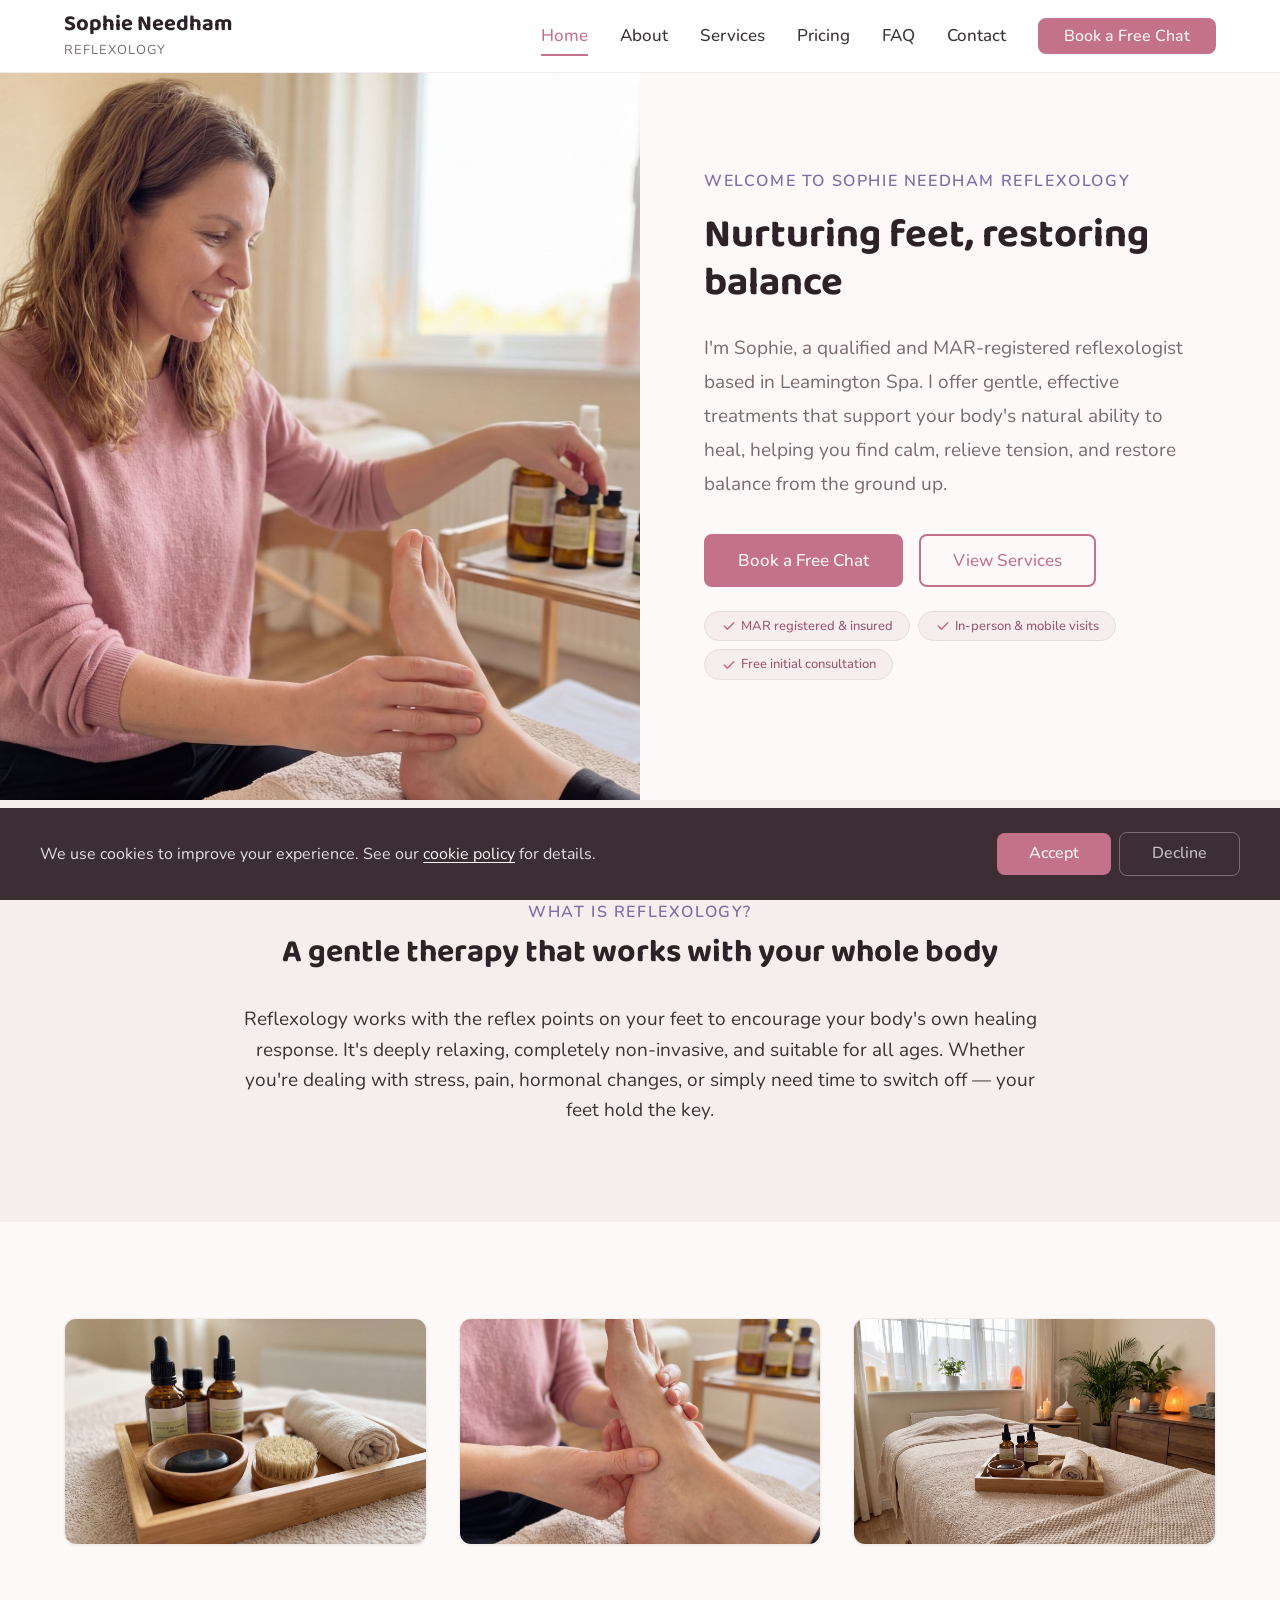
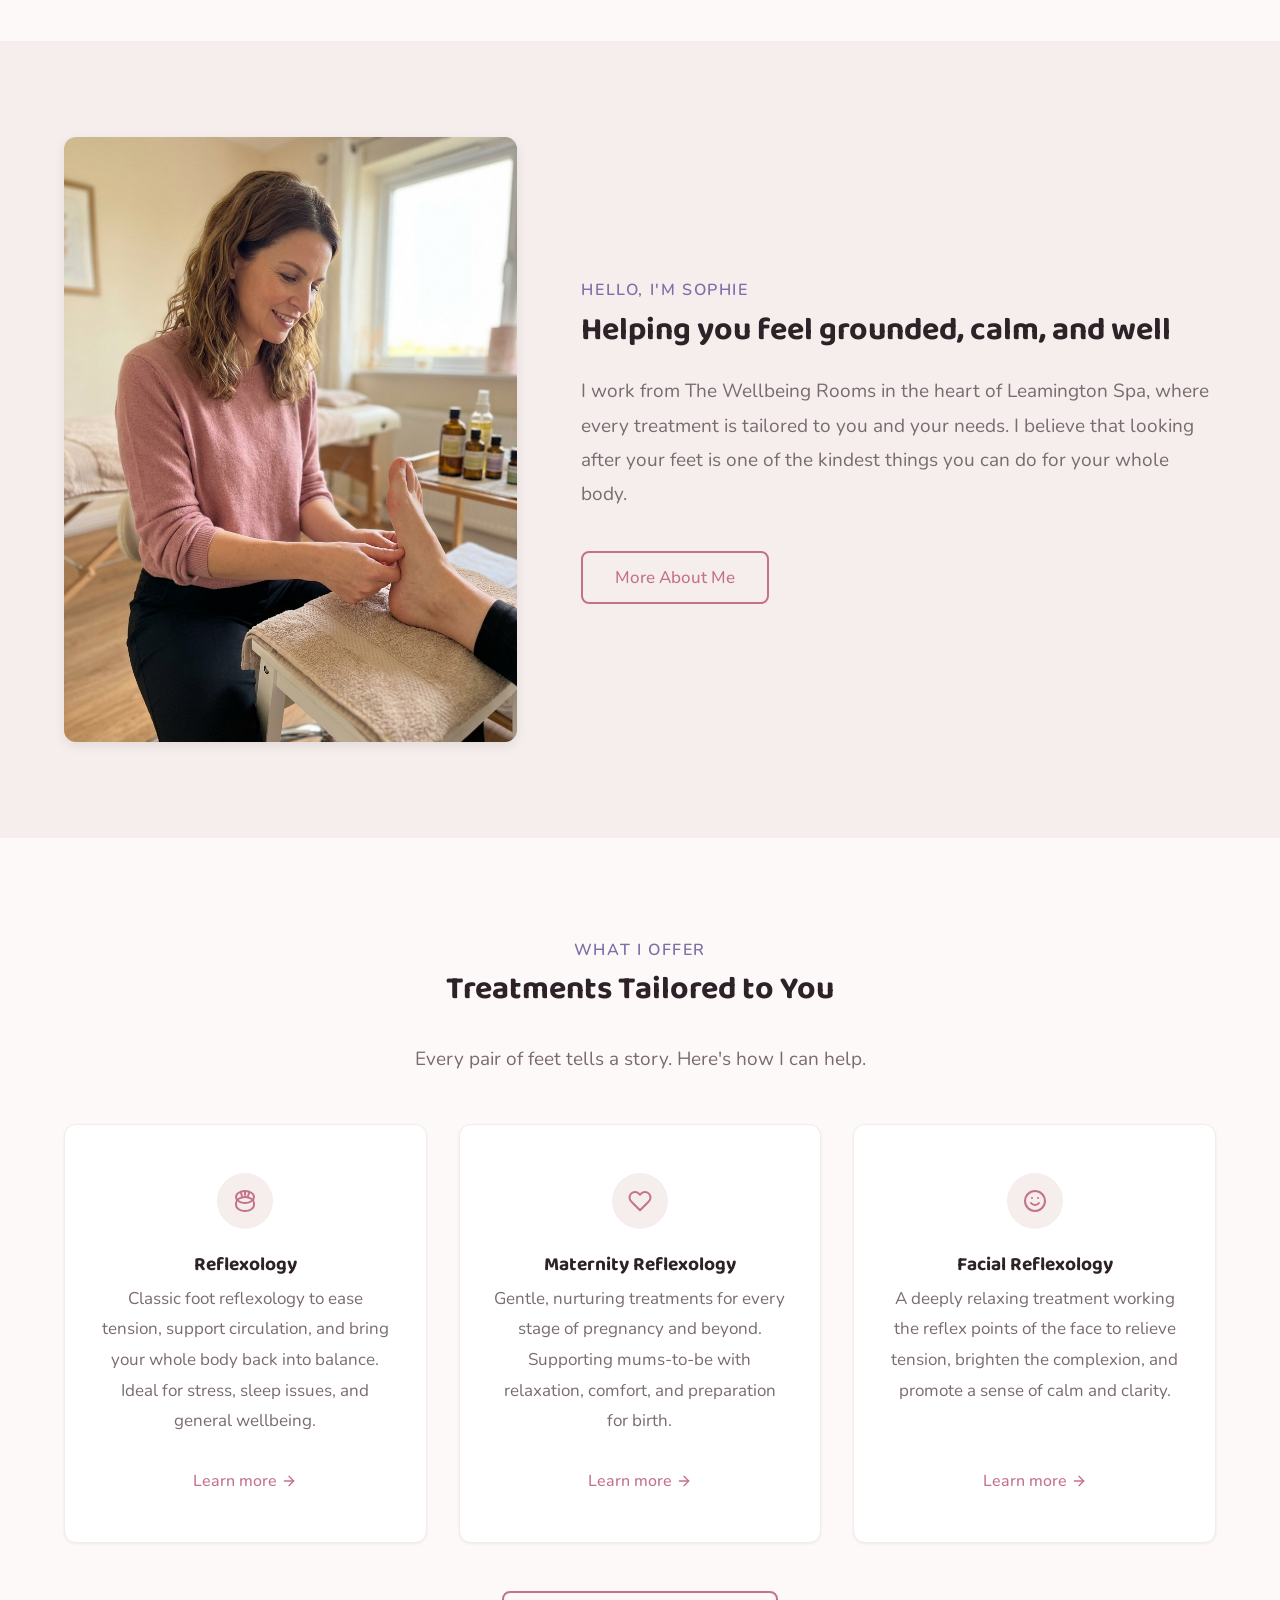
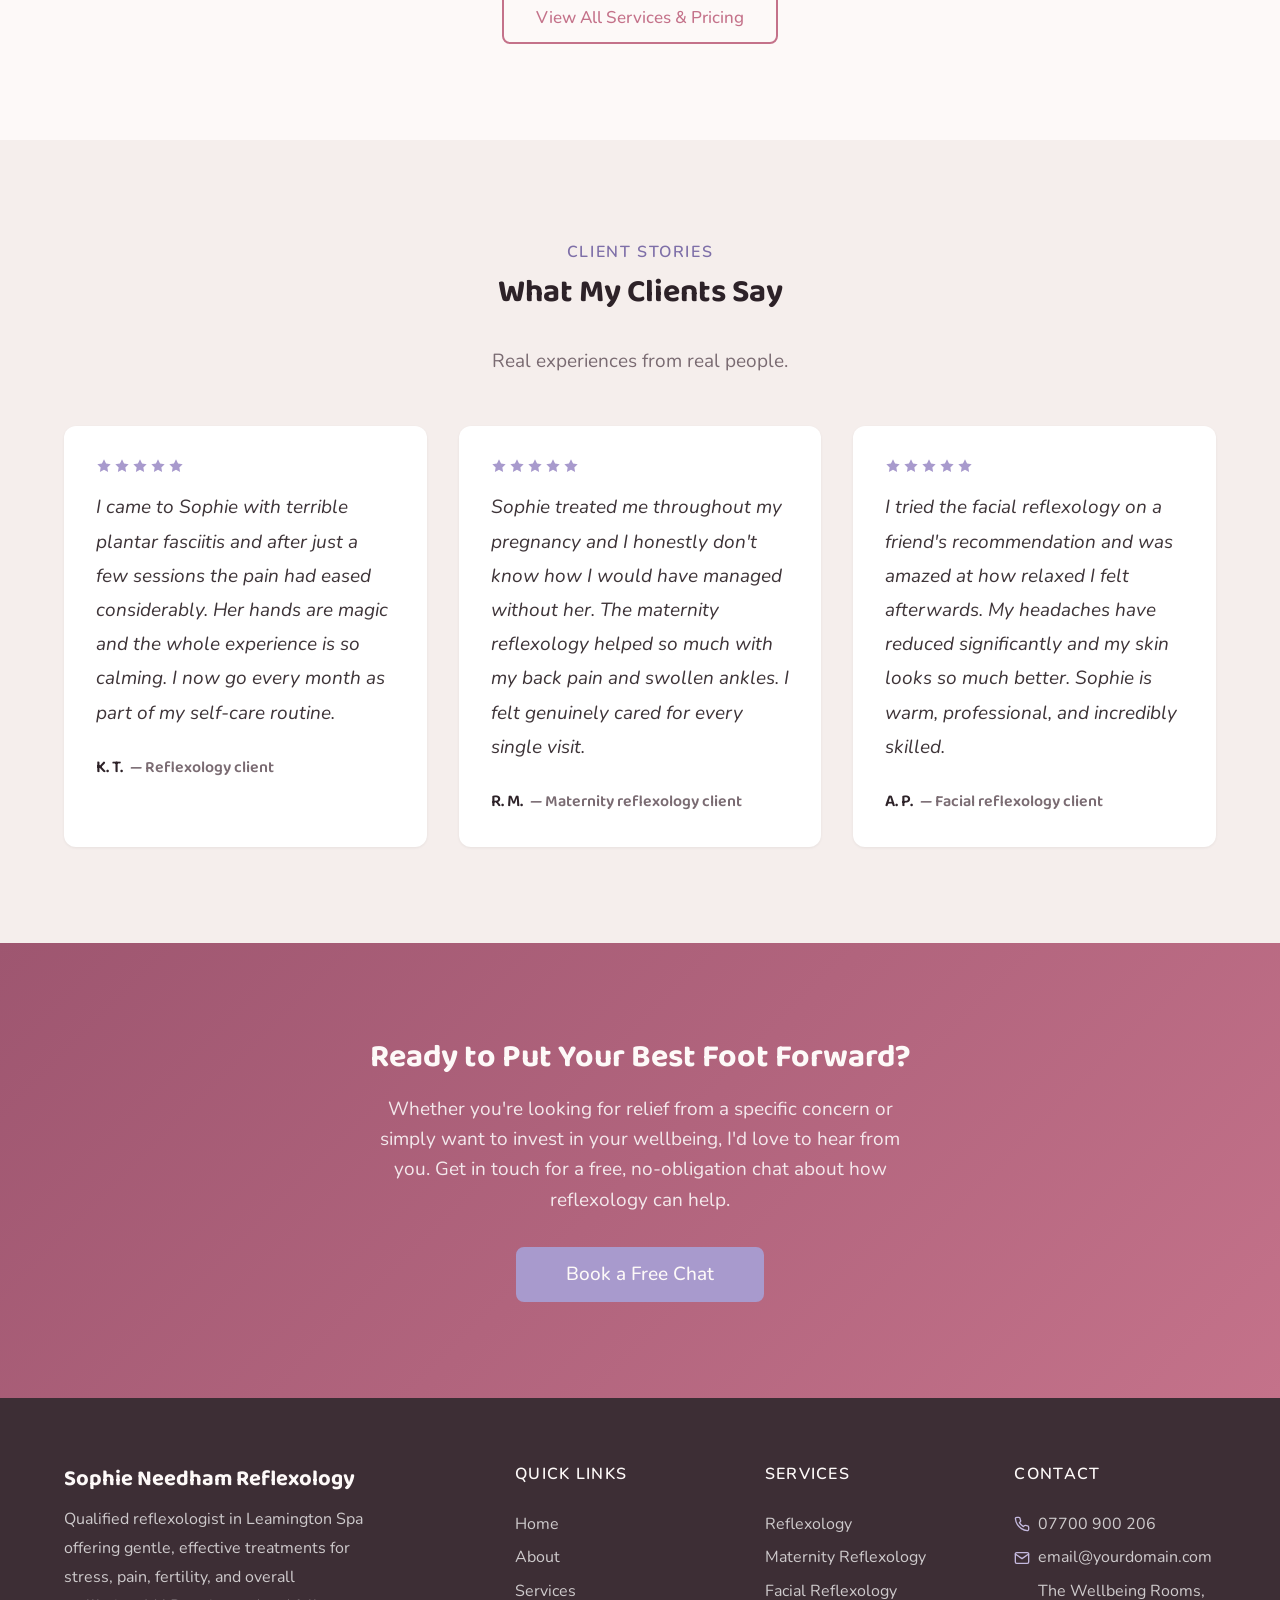
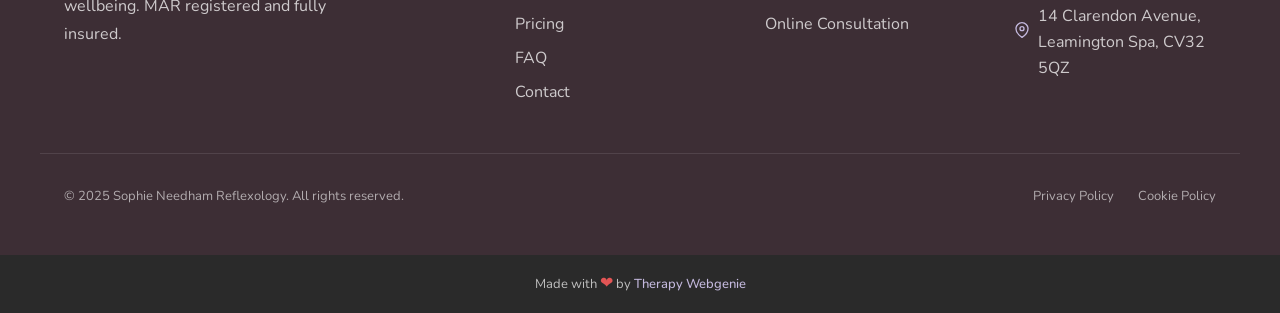
==== commit 37141874: "Add new images and cookie banner decline option - Replace hero image, add 3 grid images - Add home-p" ====
--- a/index.html
+++ b/index.html
@@ -119,8 +119,11 @@
   <main id="main">
 
     <!-- SECTION: hero -->
-    <section class="hero hero--minimal">
+    <section class="hero hero--half">
       <div class="container hero__inner">
+        <div class="hero__image-wrap">
+          <img src="images/hero.jpg" alt="Sophie Needham performing a reflexology treatment" class="hero__image" width="800" height="600" loading="eager">
+        </div>
         <div class="hero__content">
           <span class="hero__label">Welcome to Sophie Needham Reflexology</span>
           <h1 class="hero__heading">Nurturing feet, restoring balance</h1>
@@ -135,49 +138,38 @@
             <li><svg xmlns="http://www.w3.org/2000/svg" viewBox="0 0 20 20" fill="currentColor"><path fill-rule="evenodd" d="M16.707 5.293a1 1 0 010 1.414l-8 8a1 1 0 01-1.414 0l-4-4a1 1 0 011.414-1.414L8 12.586l7.293-7.293a1 1 0 011.414 0z" clip-rule="evenodd"/></svg> Free initial consultation</li>
           </ul>
         </div>
-        <div class="hero__image-wrap">
-          <img src="images/hero.jpg" alt="Sophie Needham Reflexology — professional reflexology practice" class="hero__image" width="800" height="600" loading="eager">
-        </div>
       </div>
     </section>
     <!-- /SECTION: hero -->
 
-    <!-- SECTION: info-band -->
-    <section class="info-band info-band--primary">
-      <div class="container info-band__inner">
-        <div class="info-band__item">
-          <div class="info-band__icon">
-            <svg xmlns="http://www.w3.org/2000/svg" viewBox="0 0 24 24" fill="none" stroke="currentColor" stroke-width="2" stroke-linecap="round" stroke-linejoin="round"><path d="M17 21v-2a4 4 0 0 0-4-4H5a4 4 0 0 0-4 4v2"></path><circle cx="9" cy="7" r="4"></circle><path d="M23 21v-2a4 4 0 0 0-3-3.87"></path><path d="M16 3.13a4 4 0 0 1 0 7.75"></path></svg>
-          </div>
-          <div class="info-band__item-text">
-            <span class="info-band__title">500+ Happy Feet</span>
-            <span class="info-band__text">Helping clients step into better health</span>
-          </div>
-        </div>
-        <div class="info-band__item">
-          <div class="info-band__icon">
-            <svg xmlns="http://www.w3.org/2000/svg" viewBox="0 0 24 24" fill="none" stroke="currentColor" stroke-width="2" stroke-linecap="round" stroke-linejoin="round"><circle cx="12" cy="12" r="10"></circle><polyline points="12 6 12 12 16 14"></polyline></svg>
-          </div>
-          <div class="info-band__item-text">
-            <span class="info-band__title">12 Years' Experience</span>
-            <span class="info-band__text">Dedicated practice and continued professional development</span>
-          </div>
-        </div>
-        <div class="info-band__item">
-          <div class="info-band__icon">
-            <svg xmlns="http://www.w3.org/2000/svg" viewBox="0 0 24 24" fill="none" stroke="currentColor" stroke-width="2" stroke-linecap="round" stroke-linejoin="round"><path d="M22 11.08V12a10 10 0 1 1-5.93-9.14"></path><polyline points="22 4 12 14.01 9 11.01"></polyline></svg>
-          </div>
-          <div class="info-band__item-text">
-            <span class="info-band__title">MAR Registered &amp; Insured</span>
-            <span class="info-band__text">Member of the Association of Reflexologists</span>
-          </div>
-        </div>
-      </div>
-    </section>
-    <!-- /SECTION: info-band -->
+    <!-- SECTION: text-banner -->
+    <section class="section section--alt">
+      <div class="container text-center">
+        <span class="section-label">What is Reflexology?</span>
+        <h2>A gentle therapy that works with your whole body</h2>
+        <p class="text-block text-block--center">Reflexology works with the reflex points on your feet to encourage your body's own healing response. It's deeply relaxing, completely non-invasive, and suitable for all ages. Whether you're dealing with stress, pain, hormonal changes, or simply need time to switch off — your feet hold the key.</p>
+      </div>
+    </section>
+    <!-- /SECTION: text-banner -->
+
+    <!-- SECTION: image-grid -->
+    <section class="section reveal">
+      <div class="container grid grid--3">
+        <div class="image-card">
+          <img src="images/grid-1.jpg" alt="Close-up of a reflexology foot treatment" class="image-card__image" width="800" height="600" loading="lazy">
+        </div>
+        <div class="image-card">
+          <img src="images/grid-2.jpg" alt="Essential oils and treatment tools" class="image-card__image" width="800" height="600" loading="lazy">
+        </div>
+        <div class="image-card">
+          <img src="images/grid-3.jpg" alt="Relaxing treatment room environment" class="image-card__image" width="800" height="600" loading="lazy">
+        </div>
+      </div>
+    </section>
+    <!-- /SECTION: image-grid -->
 
     <!-- SECTION: intro -->
-    <section class="section section--alt">
+    <section class="section section--alt reveal">
       <div class="container intro__inner">
         <div class="intro__image-wrap">
           <img src="images/home-portrait.jpg" alt="Sophie Needham, reflexologist at Sophie Needham Reflexology" class="intro__image" width="600" height="800" loading="lazy">
@@ -185,7 +177,6 @@
         <div class="intro__text">
           <span class="section-label">Hello, I'm Sophie</span>
           <h2>Helping you feel grounded, calm, and well</h2>
-          <p>Reflexology is a beautifully gentle therapy that works with the reflex points on your feet to encourage your body's own healing response. Whether you're dealing with stress, aches and pains, hormonal changes, or simply need time to switch off, a session with me offers a deeply relaxing space to let go.</p>
           <p>I work from The Wellbeing Rooms in the heart of Leamington Spa, where every treatment is tailored to you and your needs. I believe that looking after your feet is one of the kindest things you can do for your whole body.</p>
           <a href="about.html" class="btn btn--secondary">More About Me</a>
         </div>
@@ -359,7 +350,7 @@
   <div class="cookie-banner" role="dialog" aria-label="Cookie consent">
     <div class="cookie-banner__inner">
       <p class="cookie-banner__text">We use cookies to improve your experience. See our <a href="cookies-policy.html">cookie policy</a> for details.</p>
-      <button class="cookie-banner__accept">Accept</button>
+      <div class="cookie-banner__buttons"><button class="cookie-banner__accept">Accept</button><button class="cookie-banner__decline">Decline</button></div>
     </div>
   </div>
 
--- a/css/components.css
+++ b/css/components.css
@@ -741,6 +741,8 @@
   padding: var(--space-xs) var(--space-md);
   border-radius: var(--radius-full);
   border: 1px solid var(--color-border);
+  text-align: left;
+  white-space: nowrap;
 }
 
 .hero__ticks svg {
@@ -1571,7 +1573,7 @@
 
 .hero--showcase .hero__content {
   order: 1;
-  max-width: 540px;
+  max-width: 600px;
   padding: 40px;
   border-radius: 20px;
   backdrop-filter: blur(6px);
@@ -1584,7 +1586,7 @@
 }
 
 .hero--showcase .hero__ticks {
-  flex-wrap: nowrap;
+  margin-bottom: 0;
 }
 
 /* --- Dark card (default) --- */
@@ -1607,15 +1609,10 @@
 
 .hero--showcase-dark .hero__ticks li {
   color: rgba(255, 255, 255, 0.9);
-  background-color: rgba(255, 255, 255, 0.1);
-  border-color: rgba(255, 255, 255, 0.2);
-}
-
-/* Left/right cards: strip pill bg/border to keep card compact */
-.hero--showcase-dark:not(.hero--showcase-center) .hero__ticks li {
   background: none;
   border: none;
-  padding: 0;
+  padding: var(--space-xs) 0;
+  border-radius: 0;
 }
 
 .hero--showcase-dark .hero__ticks svg {
@@ -1663,15 +1660,10 @@
 
 .hero--showcase-light .hero__ticks li {
   color: var(--color-text);
-  background-color: rgba(0, 0, 0, 0.06);
-  border-color: rgba(0, 0, 0, 0.1);
-}
-
-/* Left/right cards: strip pill bg/border to keep card compact */
-.hero--showcase-light:not(.hero--showcase-center) .hero__ticks li {
   background: none;
   border: none;
-  padding: 0;
+  padding: var(--space-xs) 0;
+  border-radius: 0;
 }
 
 .hero--showcase-light .hero__ticks svg {
@@ -1762,6 +1754,12 @@
   .hero--showcase .hero__content {
     max-width: 100%;
     padding: 28px;
+  }
+
+  /* Card is full-width on mobile — buttons and ticks can wrap */
+  .hero--showcase .hero__actions,
+  .hero--showcase .hero__ticks {
+    flex-wrap: wrap;
   }
 
   /* Reset alignment on mobile — always left-aligned full-width */
@@ -1863,6 +1861,20 @@
 
 .nav--transparent-dark .nav__toggle {
   border-color: rgba(255, 255, 255, 0.3);
+}
+
+/* Mobile menu resets — overlay has a white background, so restore dark text */
+.nav--transparent-dark .nav__mobile .nav__link {
+  color: var(--color-text);
+}
+
+.nav--transparent-dark .nav__mobile .nav__link:hover,
+.nav--transparent-dark .nav__mobile .nav__link--active {
+  color: var(--color-primary);
+}
+
+.nav--transparent-dark .nav__mobile .nav__toggle-bar {
+  background-color: var(--color-text);
 }
 
 /* Two-tier dark */
@@ -3694,6 +3706,7 @@
 .icon-box--left {
   text-align: left;
   display: flex;
+  align-items: center;
   gap: var(--space-lg);
 }
 
@@ -4711,7 +4724,7 @@
 }
 
 .comparison__card h3 {
-  font-size: var(--text-md);
+  font-size: var(--text-xl);
   margin-bottom: var(--space-lg);
 }
 
@@ -5039,11 +5052,15 @@
   width: 24px;
   height: 24px;
   color: var(--color-primary);
-  transition: transform var(--transition-base);
-}
-
-.accordion__item--open .accordion__icon {
-  transform: rotate(45deg);
+}
+
+.accordion__icon-vertical {
+  transition: transform var(--transition-base), opacity var(--transition-base);
+}
+
+.accordion__item--open .accordion__icon-vertical {
+  transform: scaleY(0);
+  opacity: 0;
 }
 
 .accordion__content {
@@ -5181,12 +5198,13 @@
    ============================================= */
 .comparison-table {
   width: 100%;
-  border-collapse: collapse;
+  border-collapse: separate;
+  border-spacing: 0;
   background-color: var(--color-surface);
   border-radius: var(--radius-lg);
   overflow: hidden;
   box-shadow: var(--shadow-sm);
-  border: 1px solid var(--color-border-light);
+  border: 2px solid #ccc;
 }
 
 .comparison-table thead th {
@@ -5197,7 +5215,12 @@
   font-weight: var(--font-weight-bold);
   color: var(--color-text-heading);
   text-align: center;
-  border-bottom: 2px solid var(--color-border);
+  border-bottom: 2px solid #ccc;
+  border-right: 1px solid var(--color-border-light);
+}
+
+.comparison-table thead th:last-child {
+  border-right: none;
 }
 
 .comparison-table thead th:first-child {
@@ -5209,7 +5232,12 @@
   font-size: var(--text-sm);
   color: var(--color-text);
   border-bottom: 1px solid var(--color-border-light);
+  border-right: 1px solid var(--color-border-light);
   text-align: center;
+}
+
+.comparison-table tbody td:last-child {
+  border-right: none;
 }
 
 .comparison-table tbody td:first-child {
@@ -5702,6 +5730,64 @@
   background: rgba(255, 255, 255, 0.25);
 }
 
+/* =============================================
+   VIDEO EMBED
+   Responsive 16:9 wrapper for iframe videos.
+   ============================================= */
+.video-embed {
+  position: relative;
+  padding-bottom: 56.25%;
+  height: 0;
+  overflow: hidden;
+  border-radius: var(--radius-lg);
+  box-shadow: var(--shadow-md);
+}
+
+.video-embed iframe {
+  position: absolute;
+  top: 0;
+  left: 0;
+  width: 100%;
+  height: 100%;
+  border: 0;
+  border-radius: var(--radius-lg);
+}
+
+/* =============================================
+   VIDEO SPLIT
+   Optional centered header across both columns,
+   then text left + video right. Stacks on mobile.
+   ============================================= */
+.video-split {
+  display: grid;
+  grid-template-columns: 1fr;
+  gap: var(--space-2xl);
+  align-items: center;
+}
+
+.video-split__header {
+  text-align: center;
+}
+
+.video-split__header h2 {
+  margin-bottom: var(--space-sm);
+}
+
+.video-split__content p {
+  color: var(--color-text-light);
+  line-height: var(--line-height-relaxed);
+}
+
+@media (min-width: 768px) {
+  .video-split {
+    grid-template-columns: 1fr 1fr;
+  }
+
+  .video-split__header {
+    grid-column: 1 / -1;
+  }
+}
+
 /* --- Back to Top --- */
 .back-to-top {
   position: fixed;
@@ -5972,6 +6058,7 @@
   font-size: var(--text-sm);
   line-height: var(--line-height-relaxed);
   color: rgba(255, 255, 255, 0.85);
+  margin-bottom: 0;
 }
 
 .cookie-banner__text a {
@@ -5995,6 +6082,30 @@
 
 .cookie-banner__accept:hover {
   background: var(--color-primary-dark);
+}
+
+.cookie-banner__decline {
+  background: transparent;
+  color: rgba(255, 255, 255, 0.7);
+  padding: var(--space-sm) var(--space-xl);
+  border-radius: var(--radius-md);
+  font-size: var(--text-sm);
+  font-weight: var(--font-weight-medium);
+  cursor: pointer;
+  border: 1px solid rgba(255, 255, 255, 0.3);
+  white-space: nowrap;
+  transition: color var(--transition-fast), border-color var(--transition-fast);
+}
+
+.cookie-banner__decline:hover {
+  color: var(--color-text-inverse);
+  border-color: rgba(255, 255, 255, 0.6);
+}
+
+.cookie-banner__buttons {
+  display: flex;
+  gap: var(--space-sm);
+  align-items: center;
 }
 
 @media (min-width: 768px) {
--- a/css/theme.css
+++ b/css/theme.css
@@ -10,9 +10,9 @@
 /* --- Theme Variables --- */
 :root {
   /* Colour Palette */
-  --color-primary: #B07D8E;
-  --color-primary-light: #C9A0AE;
-  --color-primary-dark: #8E5F6F;
+  --color-primary: #C4728A;
+  --color-primary-light: #D49AAE;
+  --color-primary-dark: #9E5670;
   --color-secondary: #A89ACD;
   --color-secondary-light: #C4B9DE;
   --color-secondary-dark: #7E6FA8;
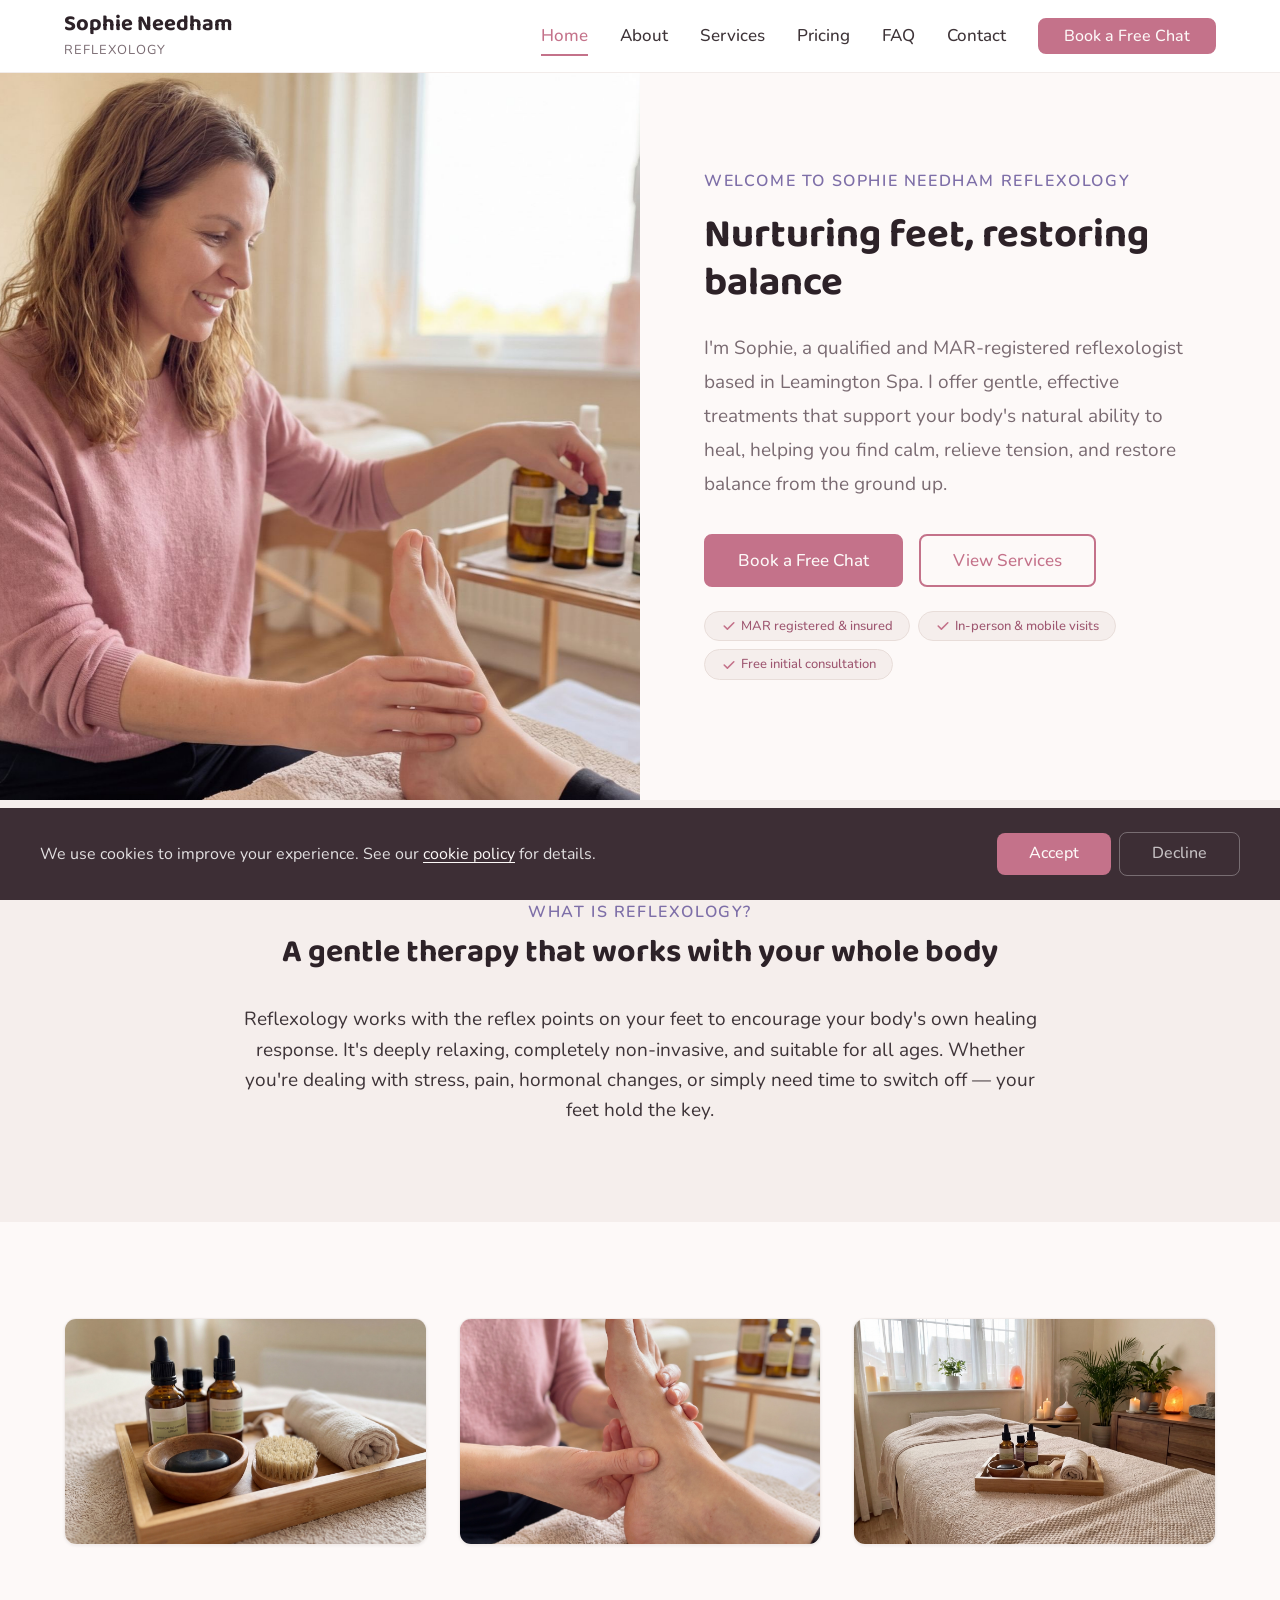
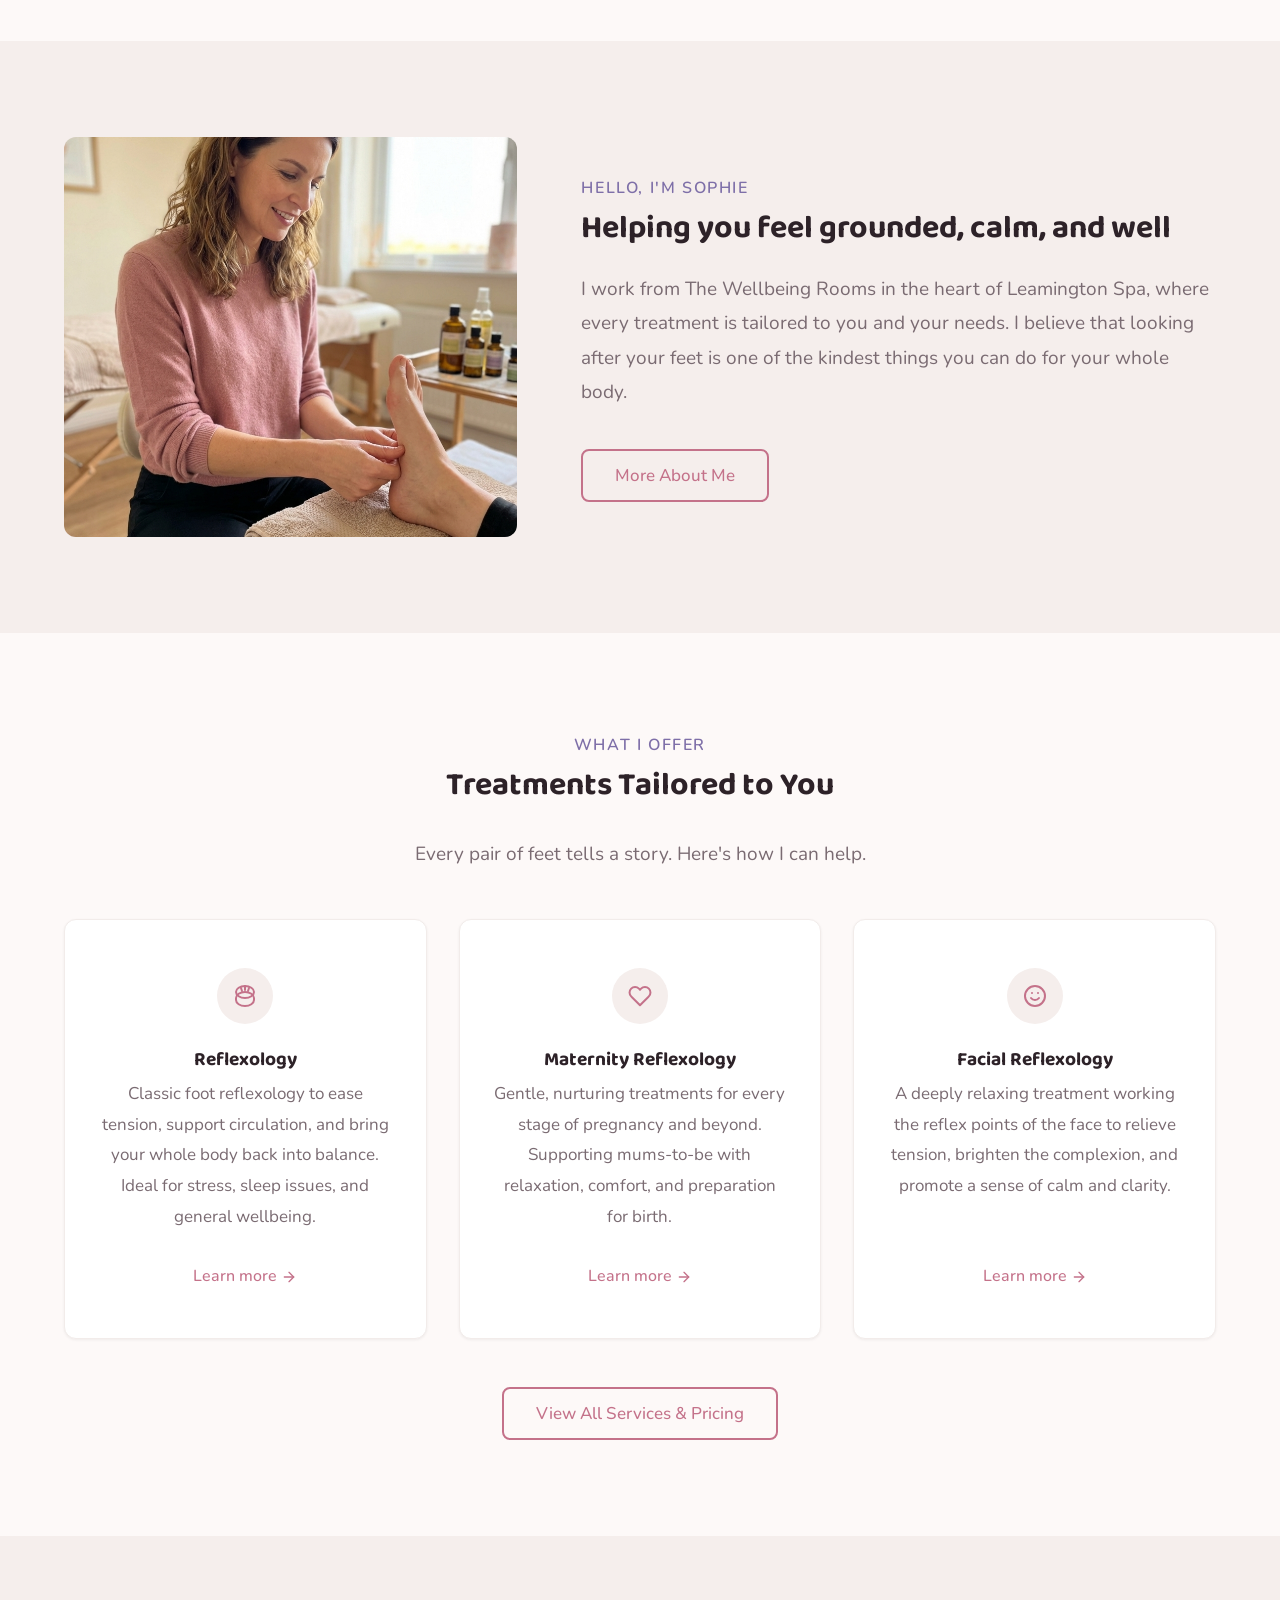
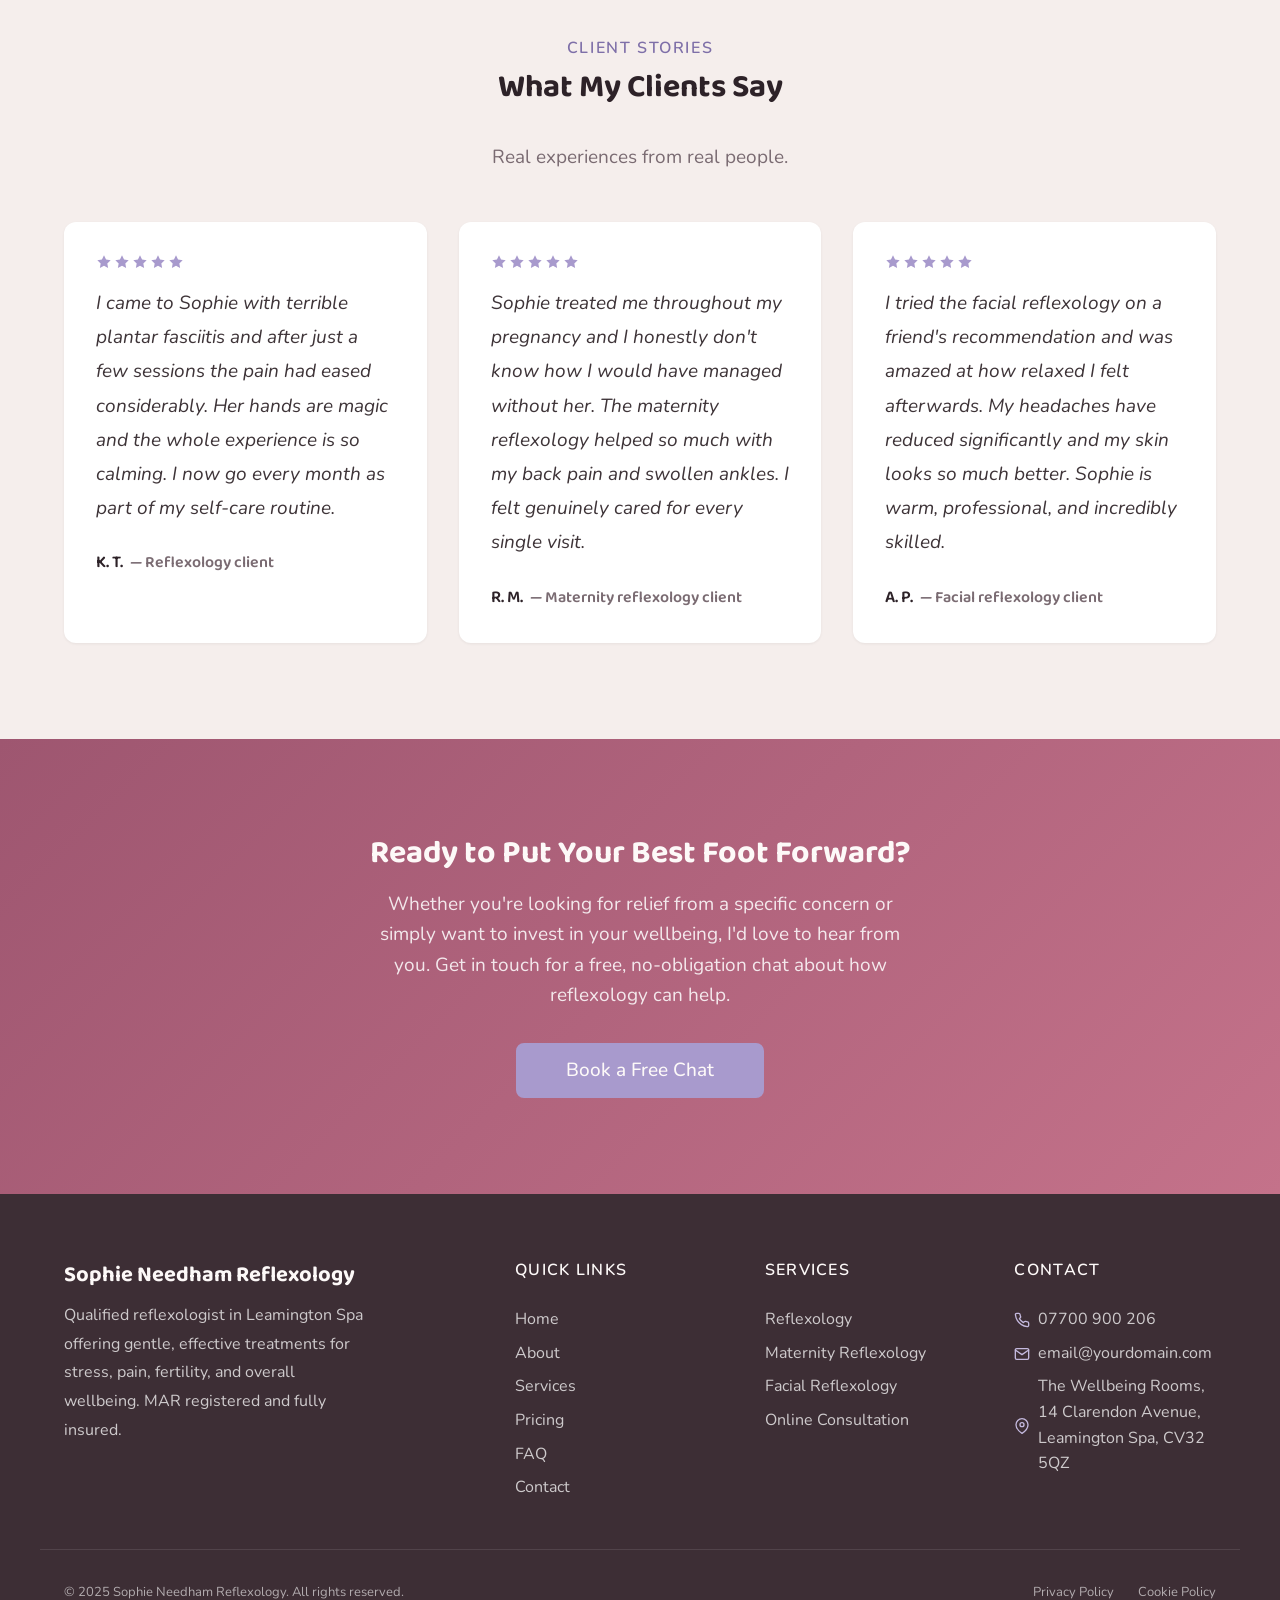
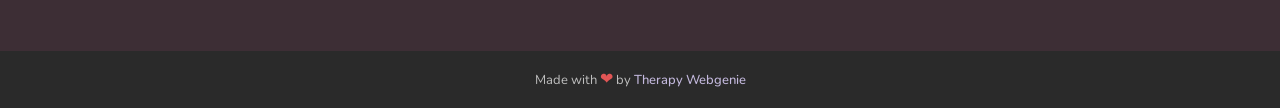
==== commit 552f60c8: "Switch 50% full-bleed images to background-image Use background-size: cover on image-wrap divs inste" ====
--- a/index.html
+++ b/index.html
@@ -13,12 +13,12 @@
   <meta property="og:url" content="https://trulyempoweredcode.github.io/demo-reflexologist/">
   <meta property="og:title" content="Sophie Needham Reflexology — Nurturing Feet, Restoring Balance">
   <meta property="og:description" content="Qualified reflexologist in Leamington Spa offering reflexology, maternity reflexology, and facial reflexology. MAR registered and fully insured.">
-  <meta property="og:image" content="https://trulyempoweredcode.github.io/demo-reflexologist/images/hero.jpg">
+  <meta property="og:image" content="https://trulyempoweredcode.github.io/demo-reflexologist/images/hero-bg.jpg">
 
   <meta name="twitter:card" content="summary_large_image">
   <meta name="twitter:title" content="Sophie Needham Reflexology — Nurturing Feet, Restoring Balance">
   <meta name="twitter:description" content="Qualified reflexologist in Leamington Spa offering reflexology, maternity reflexology, and facial reflexology. MAR registered and fully insured.">
-  <meta name="twitter:image" content="https://trulyempoweredcode.github.io/demo-reflexologist/images/hero.jpg">
+  <meta name="twitter:image" content="https://trulyempoweredcode.github.io/demo-reflexologist/images/hero-bg.jpg">
 
   <link rel="preconnect" href="https://fonts.googleapis.com">
   <link rel="preconnect" href="https://fonts.gstatic.com" crossorigin>
@@ -47,7 +47,7 @@
       "Mo-Fr 09:00-18:00",
       "Sa 09:00-13:00"
     ],
-    "image": "https://trulyempoweredcode.github.io/demo-reflexologist/images/hero.jpg",
+    "image": "https://trulyempoweredcode.github.io/demo-reflexologist/images/hero-bg.jpg",
     "priceRange": "££"
   }
   </script>
@@ -121,8 +121,7 @@
     <!-- SECTION: hero -->
     <section class="hero hero--half">
       <div class="container hero__inner">
-        <div class="hero__image-wrap">
-          <img src="images/hero.jpg" alt="Sophie Needham performing a reflexology treatment" class="hero__image" width="800" height="600" loading="eager">
+        <div class="hero__image-wrap" style="background-image: url('images/hero-bg.jpg');" role="img" aria-label="Sophie Needham performing a reflexology treatment">
         </div>
         <div class="hero__content">
           <span class="hero__label">Welcome to Sophie Needham Reflexology</span>
@@ -171,8 +170,7 @@
     <!-- SECTION: intro -->
     <section class="section section--alt reveal">
       <div class="container intro__inner">
-        <div class="intro__image-wrap">
-          <img src="images/home-portrait.jpg" alt="Sophie Needham, reflexologist at Sophie Needham Reflexology" class="intro__image" width="600" height="800" loading="lazy">
+        <div class="intro__image-wrap" style="background-image: url('images/home-portrait.jpg');" role="img" aria-label="Sophie Needham, reflexologist at Sophie Needham Reflexology">
         </div>
         <div class="intro__text">
           <span class="section-label">Hello, I'm Sophie</span>
--- a/css/components.css
+++ b/css/components.css
@@ -1046,6 +1046,9 @@
   order: 1;
   width: 100%;
   min-height: 300px;
+  background-size: cover;
+  background-position: center;
+  background-repeat: no-repeat;
 }
 
 .hero--half .hero__image-placeholder,
@@ -1980,6 +1983,15 @@
   grid-template-columns: 1fr;
   gap: var(--space-2xl);
   align-items: center;
+}
+
+.intro__image-wrap {
+  background-size: cover;
+  background-position: center;
+  background-repeat: no-repeat;
+  border-radius: var(--radius-lg);
+  overflow: hidden;
+  min-height: 400px;
 }
 
 .intro__image {
@@ -3468,6 +3480,58 @@
   .two-col-text__columns {
     grid-template-columns: 1fr 1fr;
     gap: var(--space-2xl);
+  }
+}
+
+/* =============================================
+   CONTENT: STORY TEXT
+   Centred header spanning full width, then a
+   two-column layout: large pull-quote (left)
+   and regular body text (right).
+   ============================================= */
+.story-text {
+  max-width: var(--container-wide);
+  margin: 0 auto;
+}
+
+.story-text__header {
+  text-align: center;
+  margin-bottom: var(--space-2xl);
+}
+
+.story-text__body {
+  display: grid;
+  grid-template-columns: 1fr;
+  gap: var(--space-xl);
+  align-items: start;
+}
+
+.story-text__quote {
+  font-family: var(--font-heading);
+  font-size: var(--text-xl);
+  font-weight: 400;
+  line-height: 1.4;
+  font-style: italic;
+  color: var(--color-text-heading);
+}
+
+.story-text__content p {
+  color: var(--color-text-light);
+  line-height: var(--line-height-relaxed);
+}
+
+.story-text__content p + p {
+  margin-top: var(--space-md);
+}
+
+@media (min-width: 768px) {
+  .story-text__header {
+    margin-bottom: var(--space-3xl);
+  }
+
+  .story-text__body {
+    grid-template-columns: 1fr 1.5fr;
+    gap: var(--space-3xl);
   }
 }
 
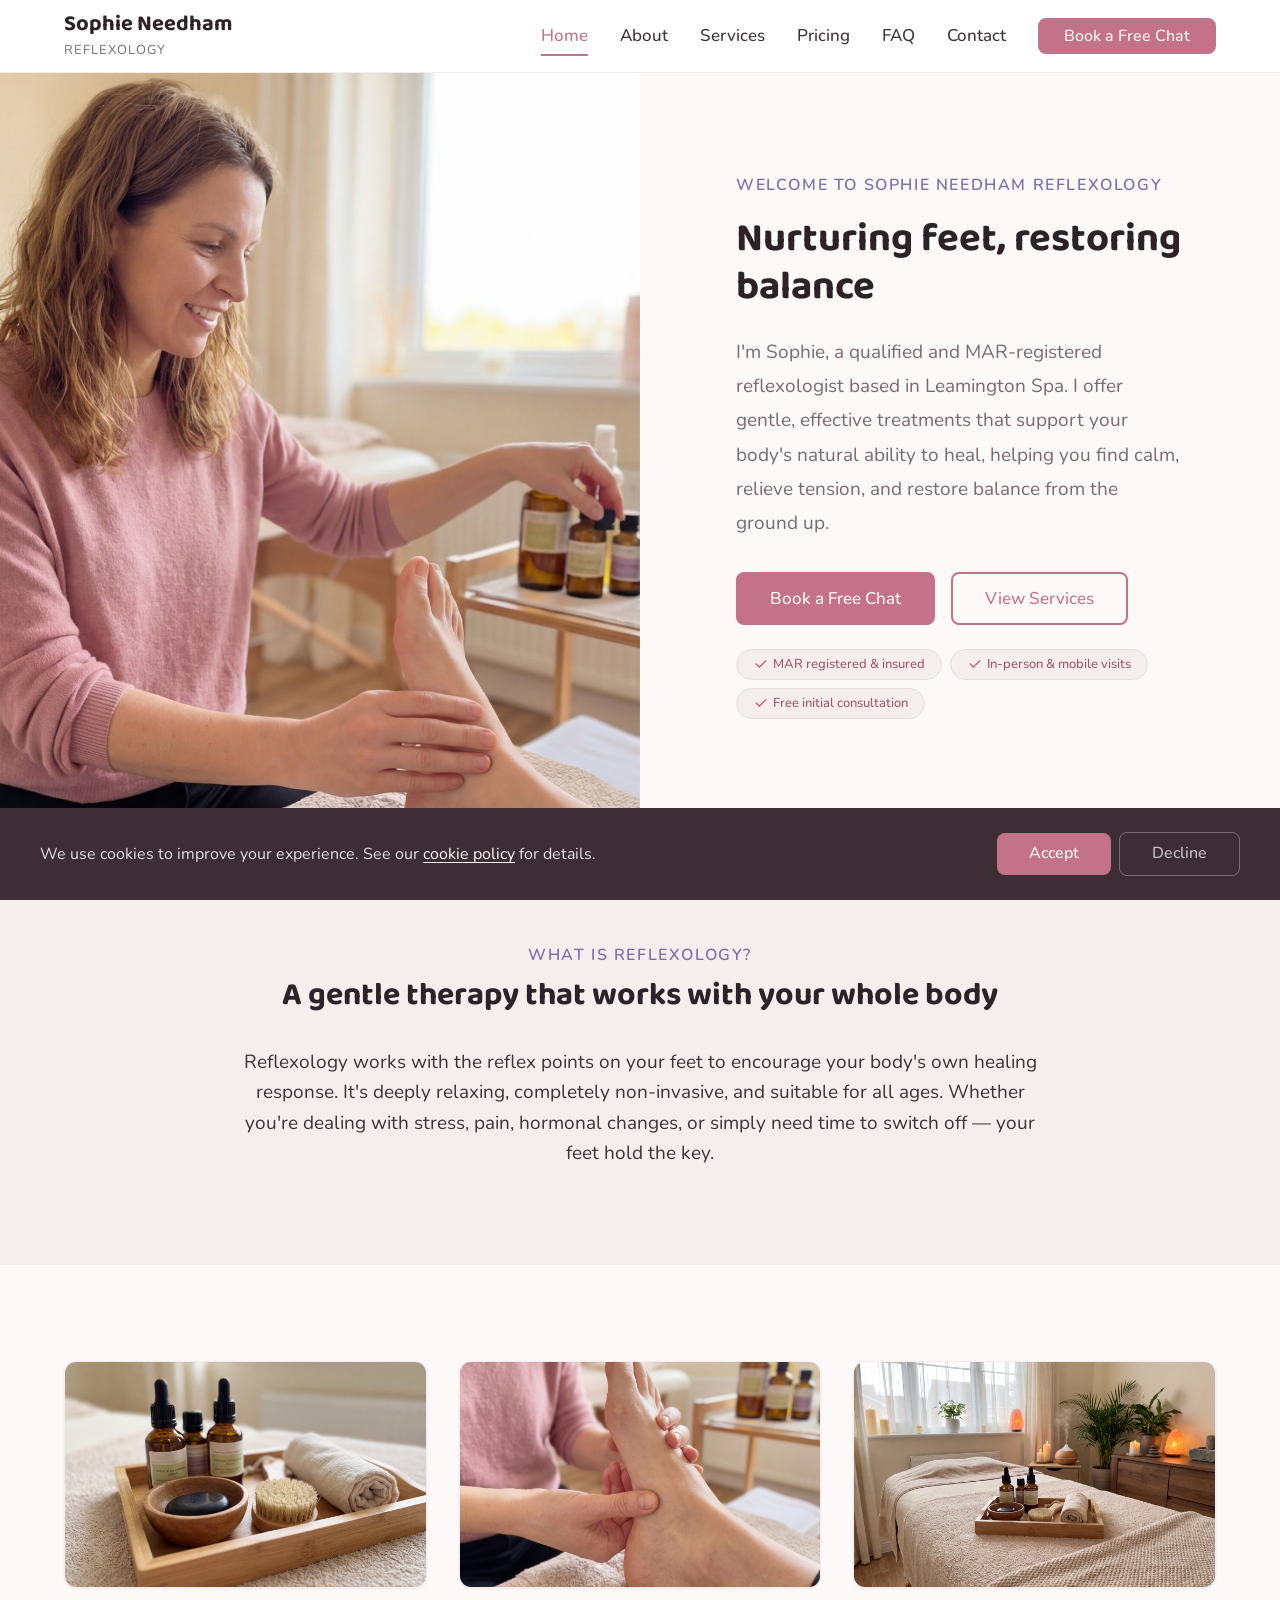
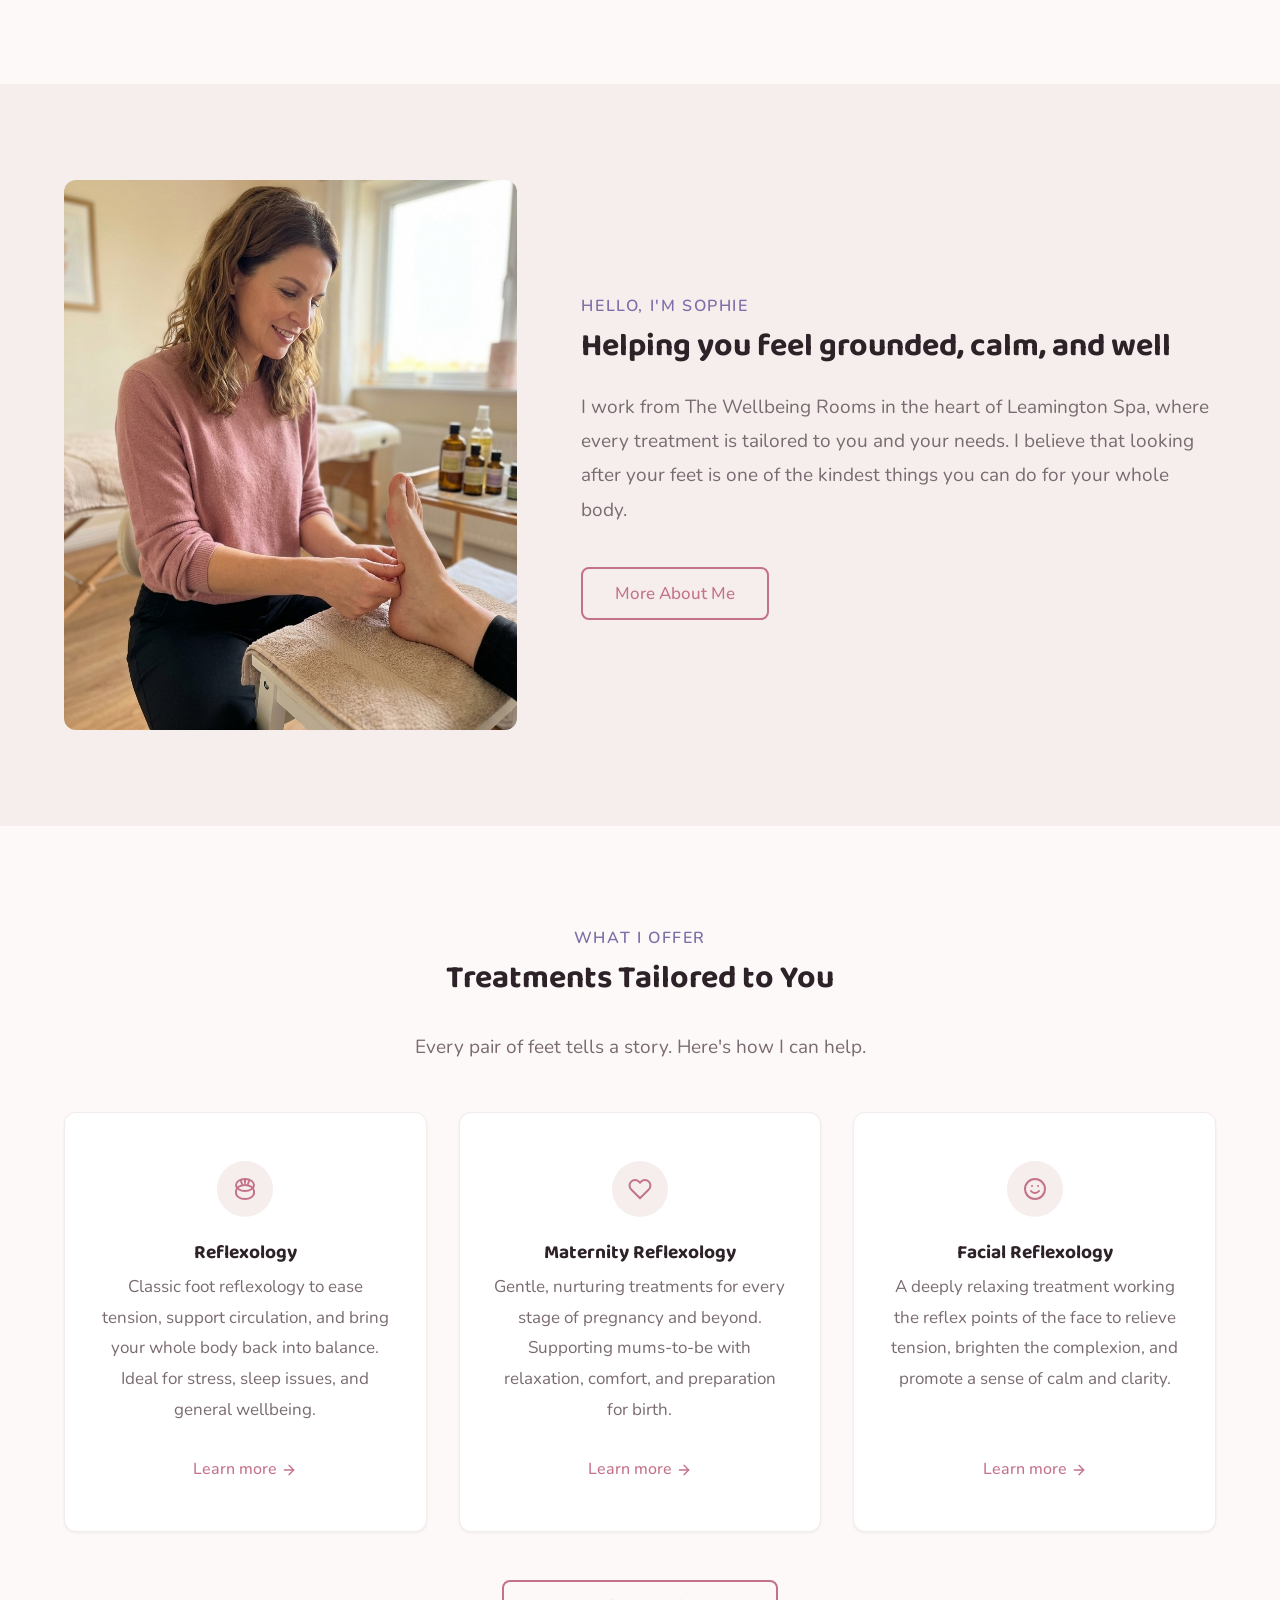
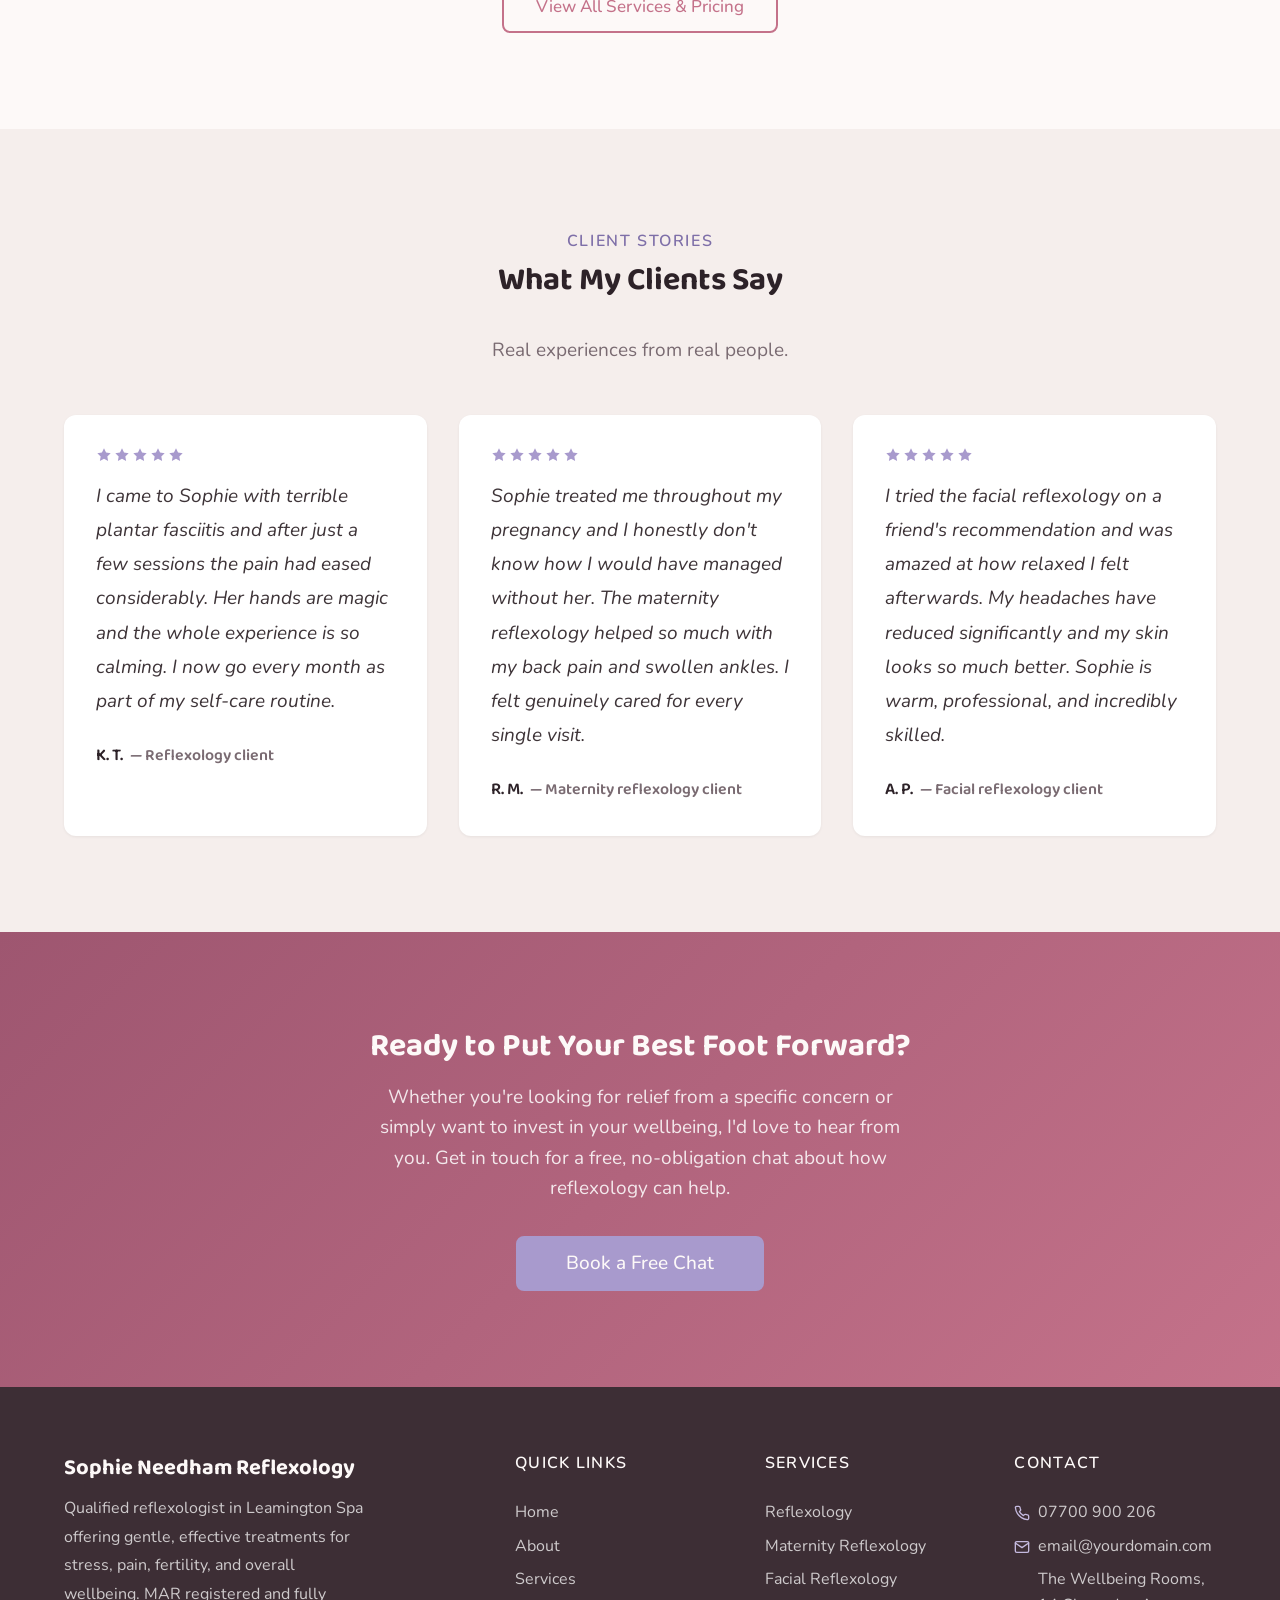
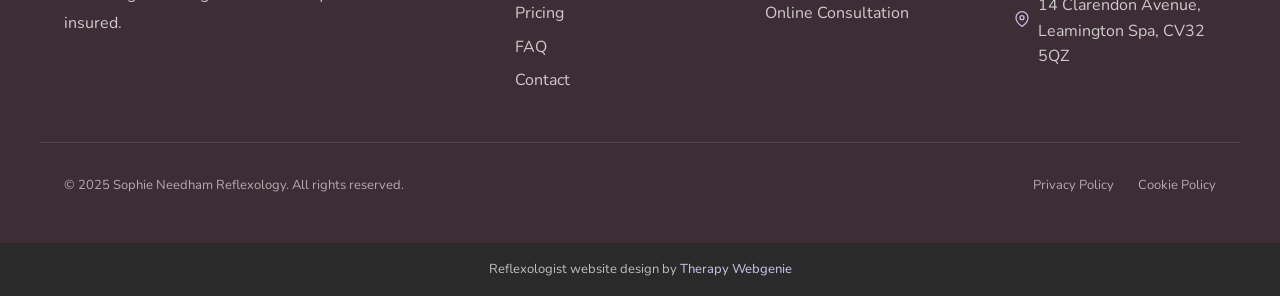
==== commit 92c78caa: "Footer credit: profession wording, link to the matching Therapy Webgenie page, rel nofollow Co-Autho" ====
--- a/index.html
+++ b/index.html
@@ -341,7 +341,7 @@
   <!-- /SECTION: footer -->
 
   <div class="site-credit">
-    <p>Made with <span class="site-credit__heart" aria-label="love">&#10084;</span> by <a href="https://www.therapywebgenie.com" target="_blank" rel="noopener">Therapy Webgenie</a></p>
+    <p>Reflexologist website design by <a href="https://www.therapywebgenie.com/websites-for-therapists/complementary-therapists/" target="_blank" rel="noopener nofollow">Therapy Webgenie</a></p>
   </div>
 
   <!-- Cookie Consent -->
--- a/css/components.css
+++ b/css/components.css
@@ -40,6 +40,8 @@
   align-items: center;
   justify-content: space-between;
   height: 72px;
+  position: relative;
+  z-index: 2;
 }
 
 .nav__brand {
@@ -95,6 +97,7 @@
   transition: color var(--transition-fast);
   position: relative;
   padding: var(--space-xs) 0;
+  white-space: nowrap;
 }
 
 .nav__link::after {
@@ -154,15 +157,14 @@
   transform: translateY(-7px) rotate(-45deg);
 }
 
-/* Mobile Menu Overlay — slide in from right */
+/* Mobile Menu Overlay — slide in from right, full viewport coverage */
 .nav__mobile {
   display: flex;
   position: fixed;
   inset: 0;
-  top: 72px;
   background-color: var(--color-surface);
-  z-index: 99;
-  padding: var(--space-xl) var(--space-lg);
+  z-index: 1;
+  padding: calc(72px + var(--space-xl)) var(--space-lg) var(--space-xl);
   flex-direction: column;
   gap: var(--space-lg);
   overflow-y: auto;
@@ -174,9 +176,9 @@
               visibility 0.35s;
 }
 
-/* When opened from the compact scroll header, start below it */
+/* When opened from the compact scroll header */
 .nav__mobile--from-scroll {
-  top: 56px;
+  padding-top: calc(56px + var(--space-xl));
   z-index: 201;
 }
 
@@ -1092,7 +1094,7 @@
 
 @media (min-width: 1024px) {
   .hero--half .hero__content {
-    padding: var(--space-4xl) var(--space-4xl) var(--space-4xl) var(--space-3xl);
+    padding: var(--space-4xl);
   }
 }
 
@@ -1275,7 +1277,7 @@
 
 @media (min-width: 1024px) {
   .hero--half.hero--reverse .hero__content {
-    padding: var(--space-4xl) var(--space-3xl) var(--space-4xl) var(--space-4xl);
+    padding: var(--space-4xl);
   }
 }
 
@@ -2485,12 +2487,19 @@
   display: grid;
   grid-template-columns: 1fr;
   gap: var(--space-2xl);
-  align-items: center;
+  align-items: stretch;
 }
 
 .about-hero h1,
 .about-hero h2 {
   margin-bottom: var(--space-lg);
+}
+
+.about-hero__image-wrap {
+  background-size: cover;
+  background-position: center;
+  background-repeat: no-repeat;
+  min-height: 400px;
 }
 
 .about-hero__image {
@@ -2544,6 +2553,71 @@
   }
 
   .about-hero__inner > div:last-child {
+    padding: var(--space-4xl);
+  }
+}
+
+/* =============================================
+   ABOUT: SPLIT THIRD
+   1fr image (left) + 2fr text (right).
+   Narrower image column than about-hero.
+   Uses background-image for full-bleed coverage.
+   ============================================= */
+.about-split-third {
+  padding: 0;
+}
+
+.about-split-third__inner {
+  display: grid;
+  grid-template-columns: 1fr;
+  gap: var(--space-2xl);
+  align-items: stretch;
+}
+
+.about-split-third h1,
+.about-split-third h2 {
+  margin-bottom: var(--space-lg);
+}
+
+.about-split-third__image-wrap {
+  background-size: cover;
+  background-position: center;
+  background-repeat: no-repeat;
+  min-height: 350px;
+}
+
+.about-split-third__text {
+  padding: var(--space-2xl) var(--space-lg);
+  display: flex;
+  flex-direction: column;
+  justify-content: center;
+}
+
+.about-split-third__text p {
+  color: var(--color-text-light);
+  line-height: var(--line-height-relaxed);
+}
+
+.about-split-third__text p + p {
+  margin-top: var(--space-md);
+}
+
+@media (min-width: 768px) {
+  .about-split-third {
+    overflow: hidden;
+  }
+
+  .about-split-third__inner {
+    grid-template-columns: 1fr 2fr;
+    gap: 0;
+  }
+
+  .about-split-third__image-wrap {
+    overflow: hidden;
+    min-height: 500px;
+  }
+
+  .about-split-third__text {
     padding: var(--space-4xl);
   }
 }
@@ -6198,6 +6272,7 @@
   flex-wrap: wrap;
   gap: var(--space-md);
   align-items: center;
+  justify-content: center;
   font-size: var(--text-sm);
   color: var(--color-text-light);
   margin-bottom: var(--space-xl);
--- a/css/theme.css
+++ b/css/theme.css
@@ -59,3 +59,17 @@
 .testimonial--standalone .testimonial__stars {
   justify-content: center;
 }
+
+/* Hero: taller on desktop */
+@media (min-width: 768px) {
+  .hero--half .hero__inner {
+    min-height: 770px;
+  }
+}
+
+/* Portrait image — taller on desktop */
+@media (min-width: 768px) {
+  .intro__image-wrap {
+    min-height: 550px;
+  }
+}
